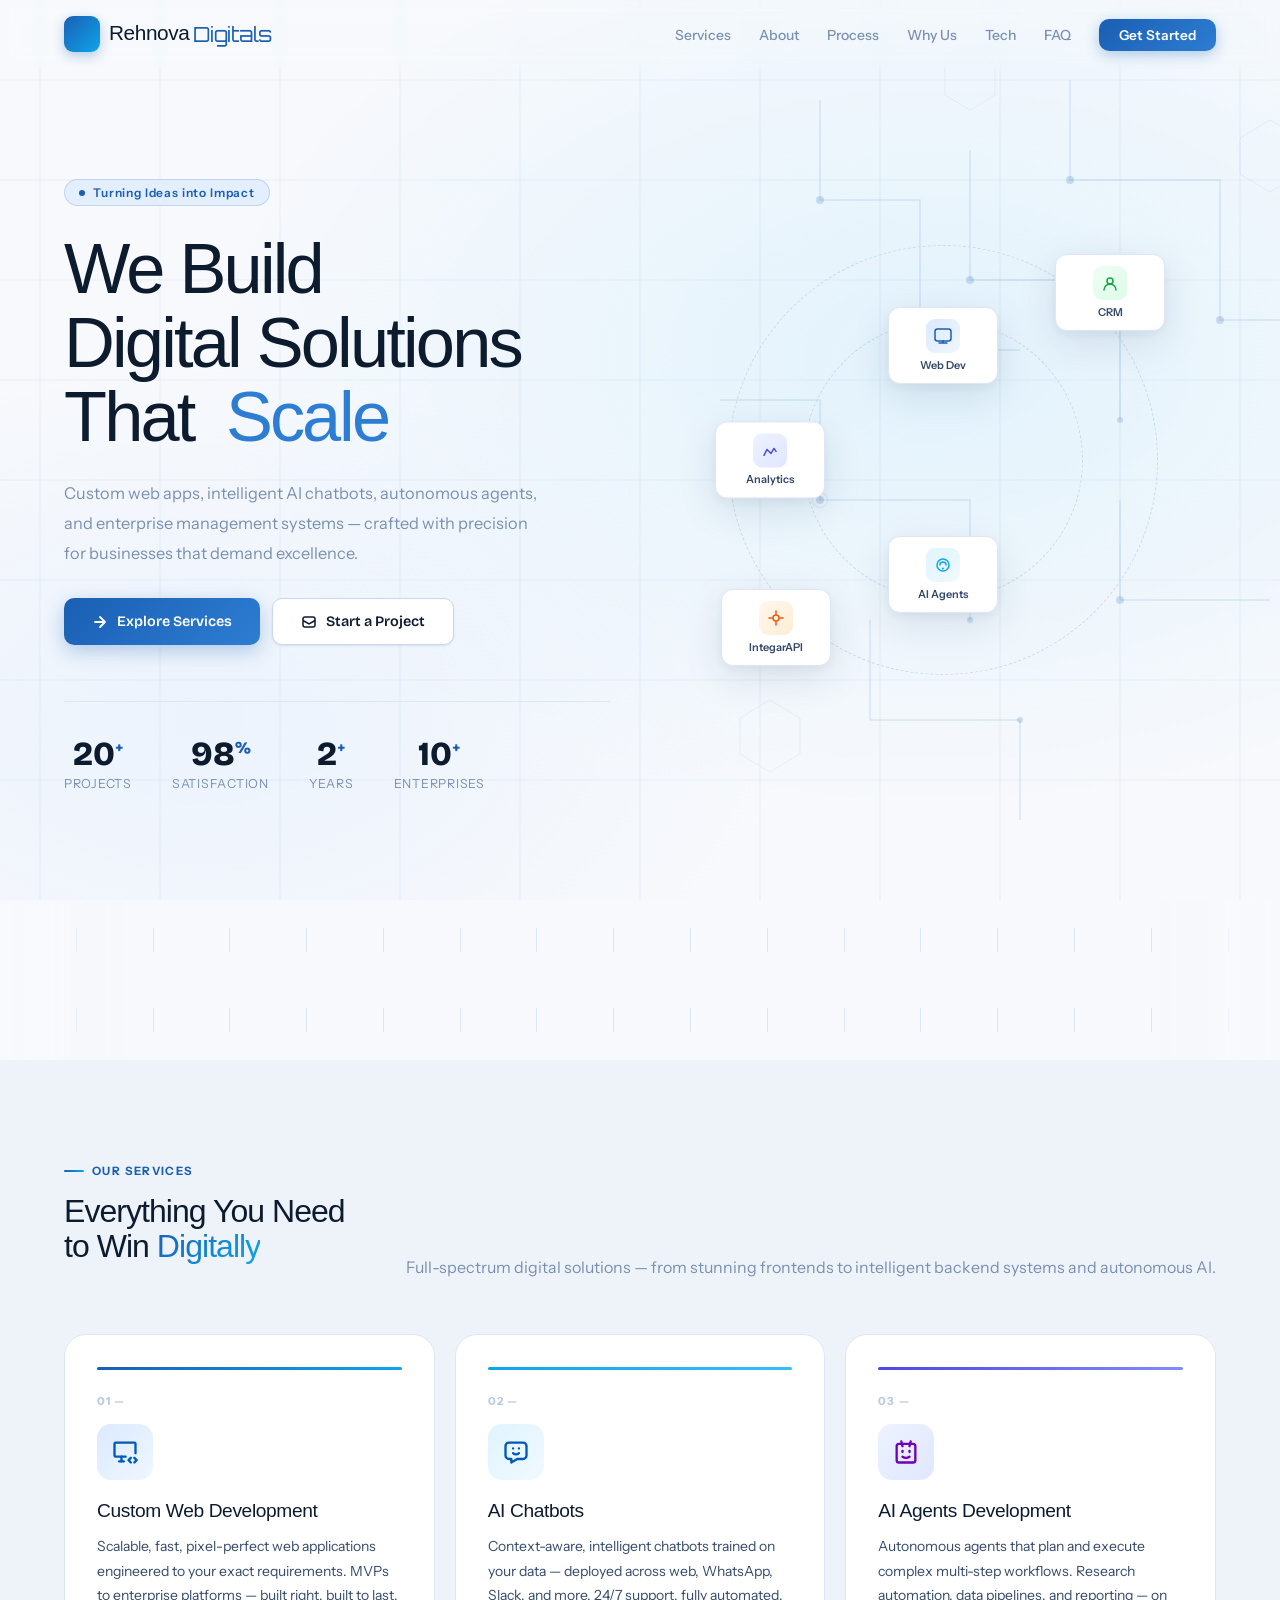
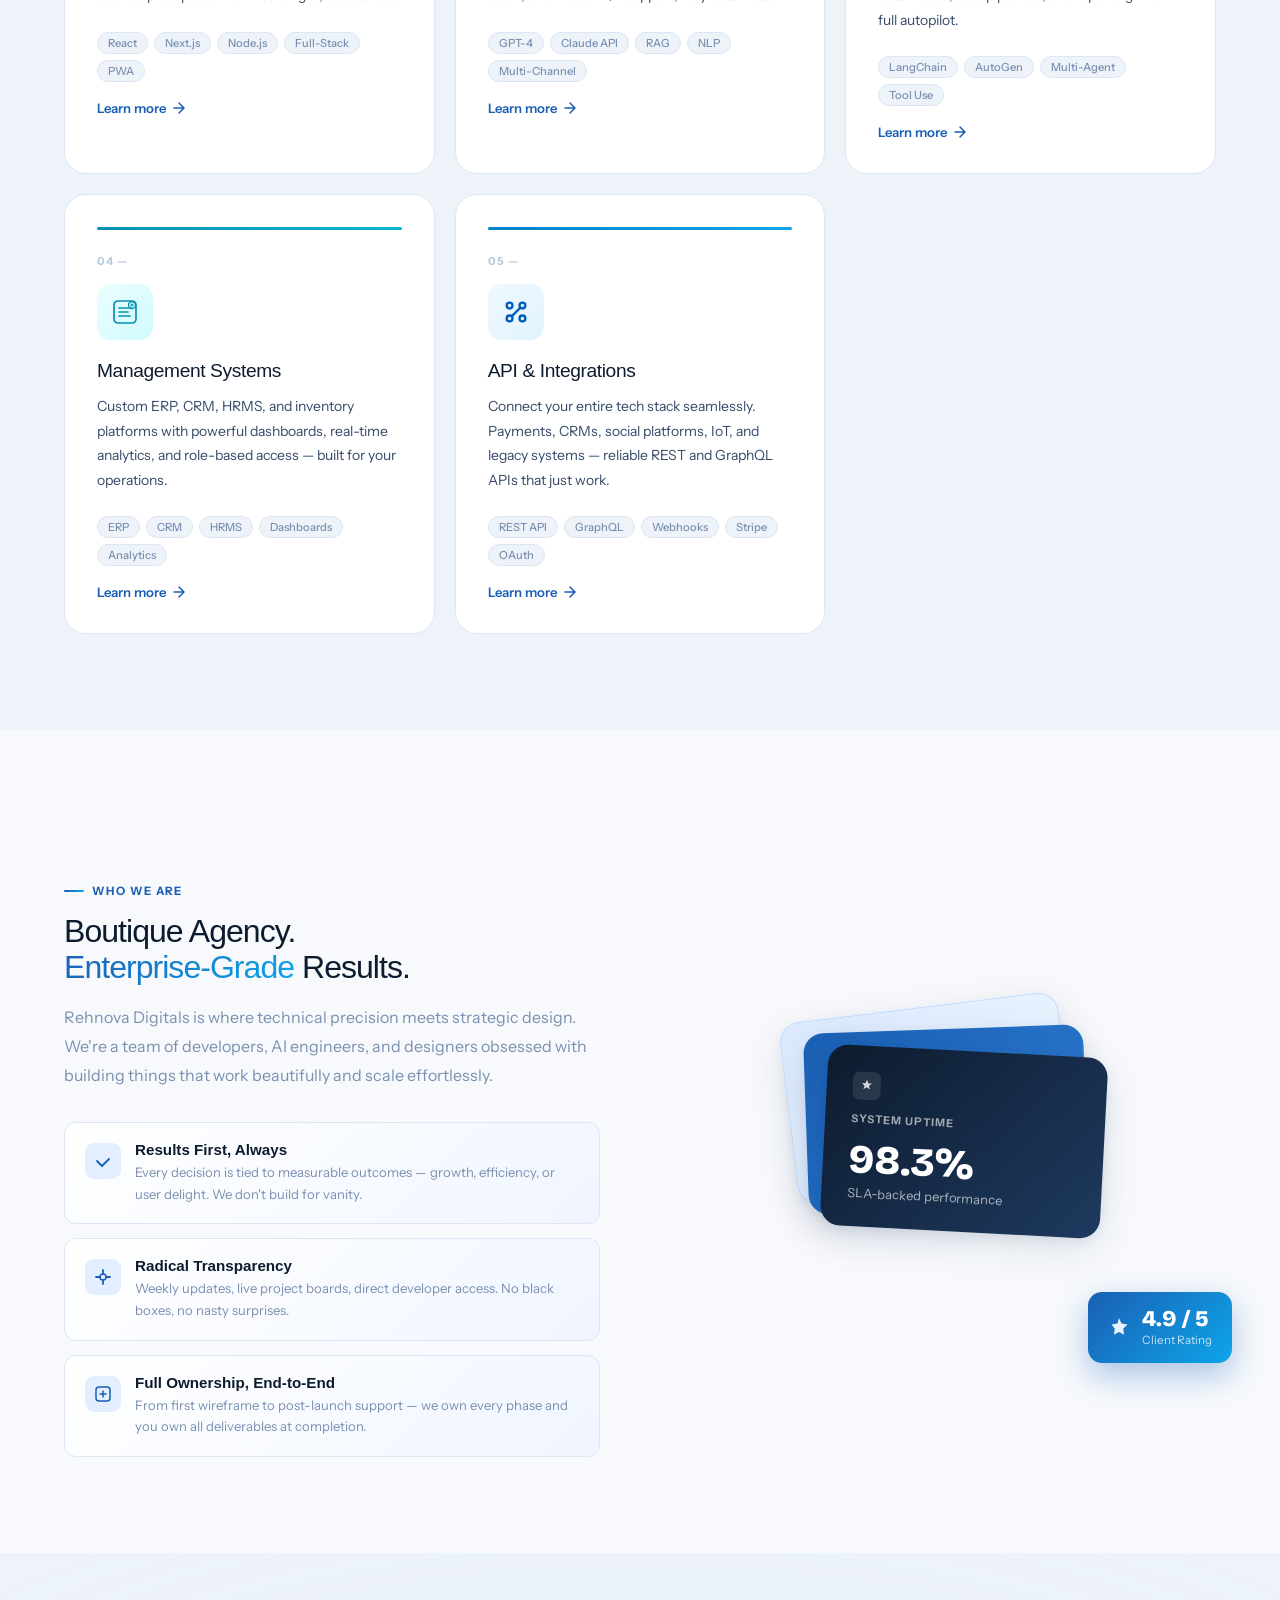
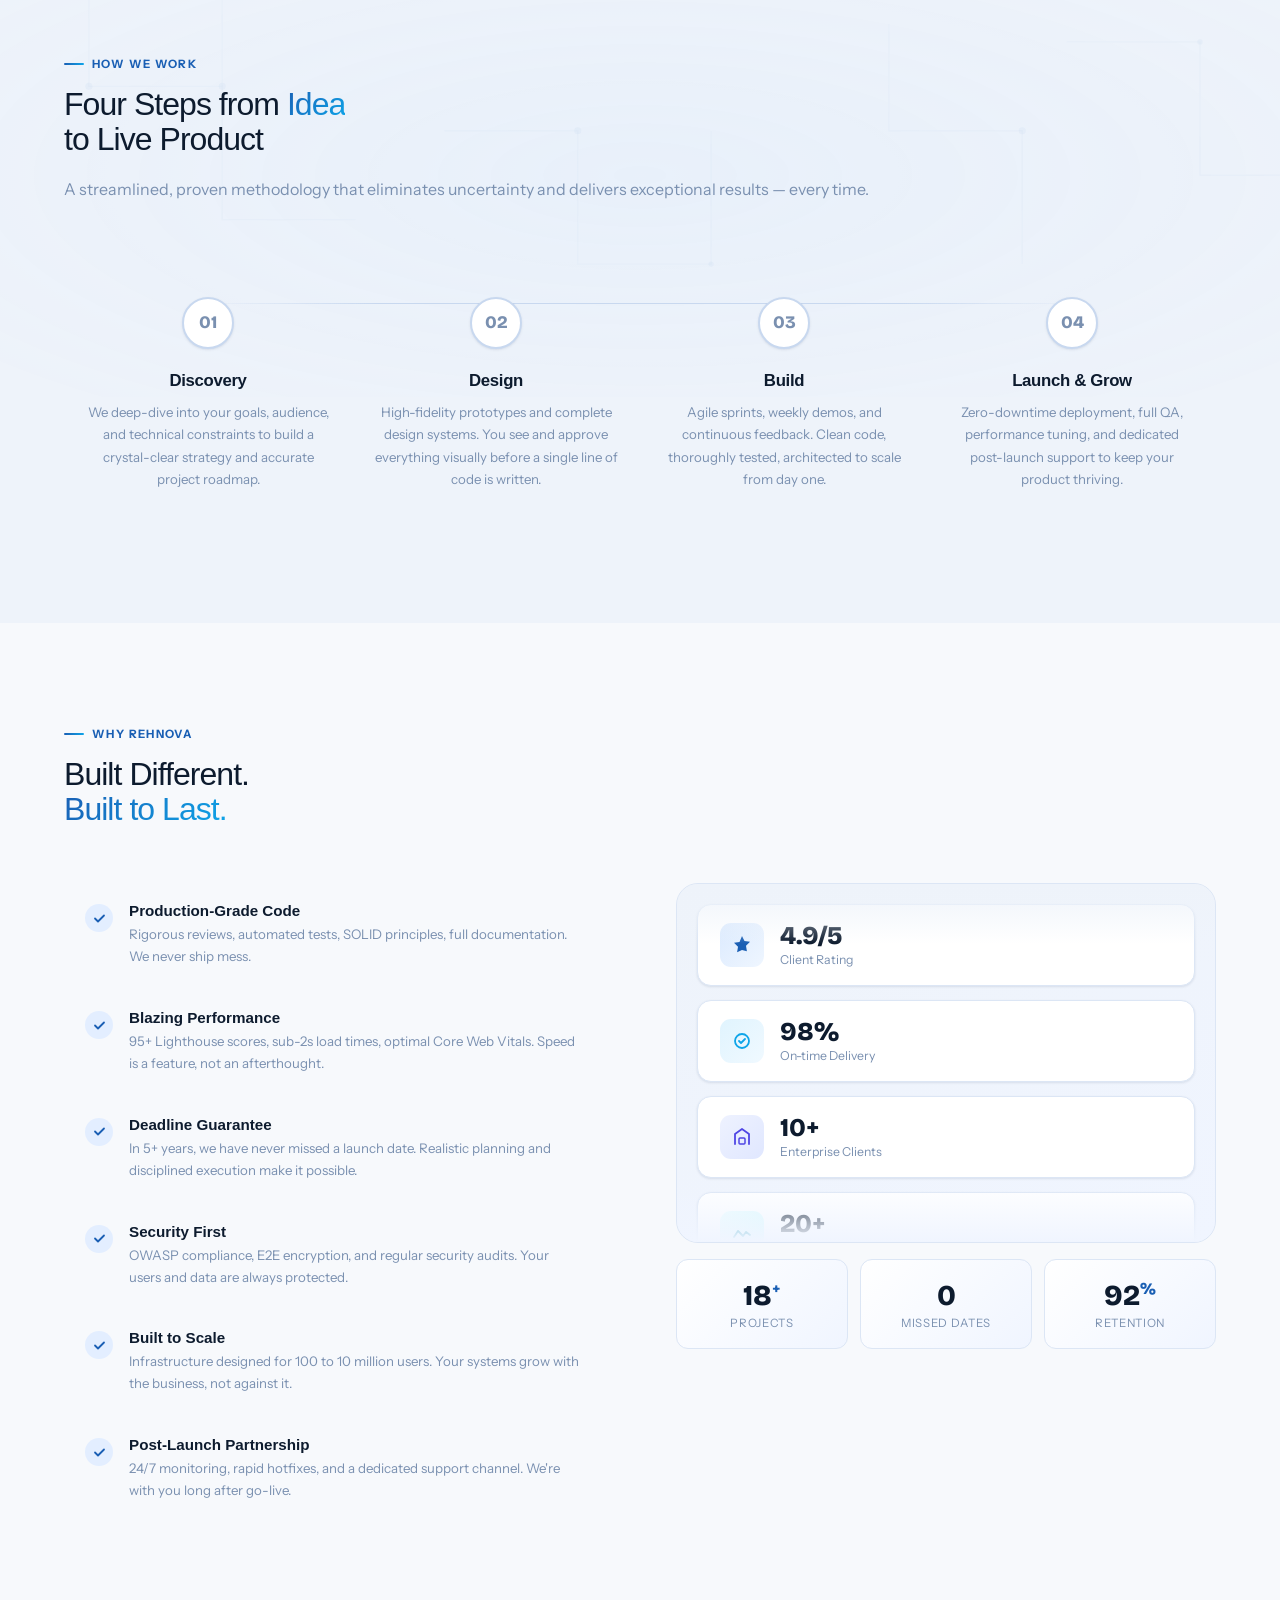
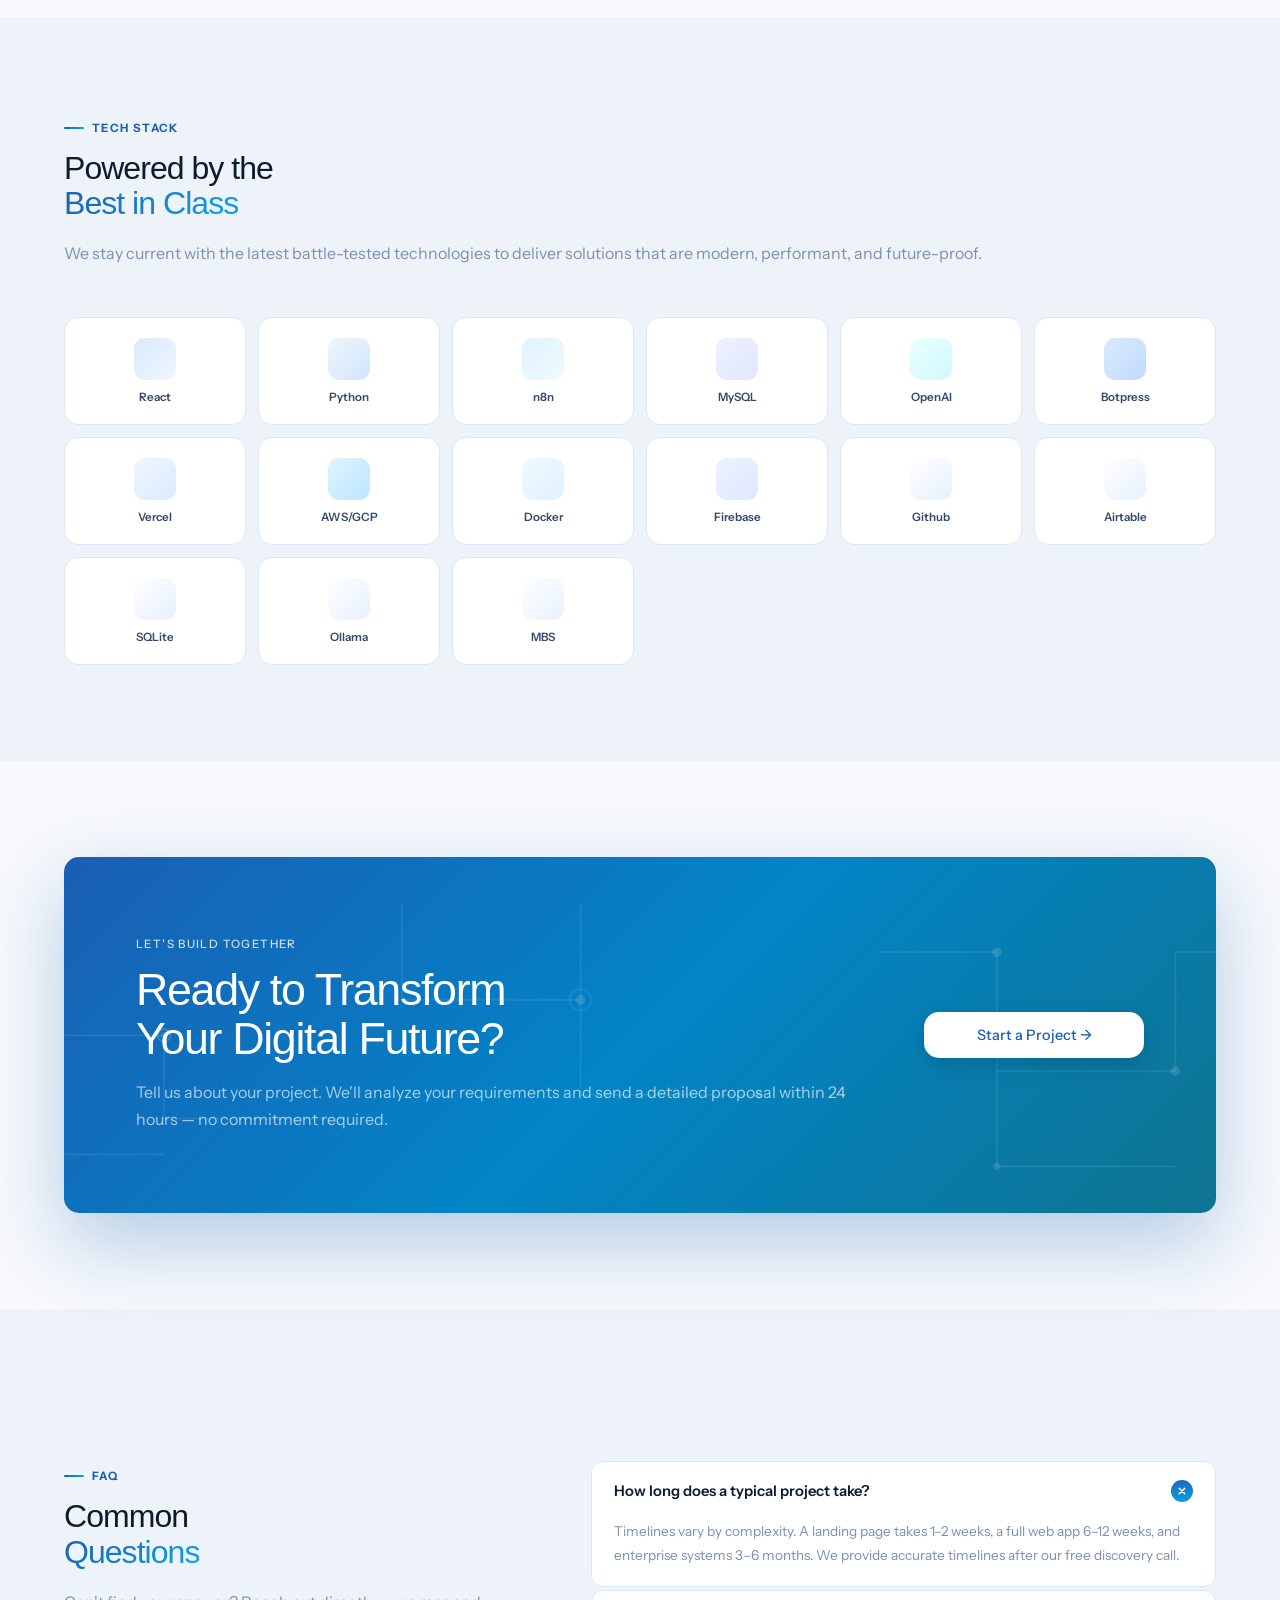
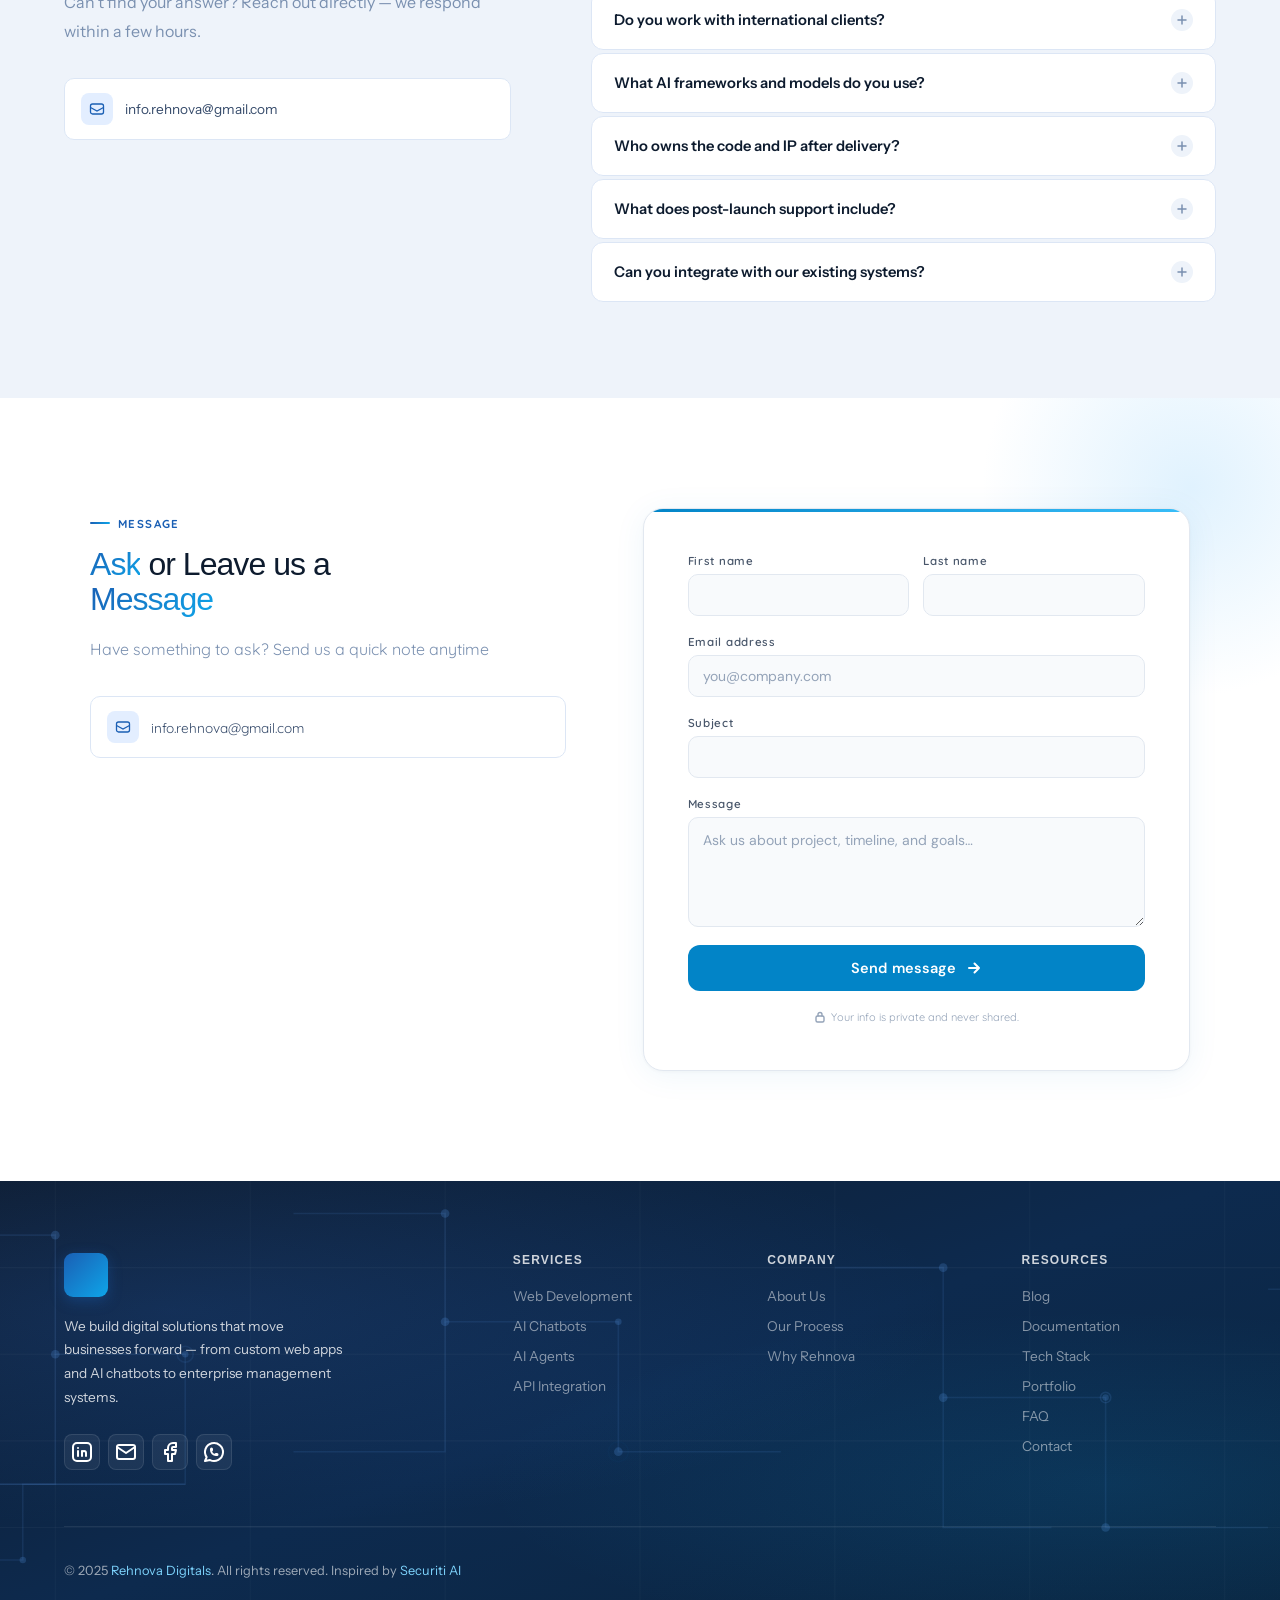
==== index.html @ 4d2e65f5 "Customaixed" ====
<!DOCTYPE html>
<html lang="en">

<head>
  <meta charset="UTF-8">
  <meta name="viewport" content="width=device-width, initial-scale=1.0">
  <title>Rehnova Digitals — Digital Solutions Agency</title>
  <link rel="preconnect" href="https://fonts.googleapis.com">
  <link rel="preconnect" href="https://fonts.gstatic.com" crossorigin>
  <link
    href="https://fonts.googleapis.com/css2?family=Bricolage+Grotesque:opsz,wght@12..96,300;12..96,400;12..96,500;12..96,600;12..96,700;12..96,800&family=Google+Sans+Flex:opsz,wght@6..144,1..1000&family=Orbitron:wght@400..900&family=Instrument+Sans:ital,wght@0,400;0,500;0,600;1,400&family=Instrument+Serif:ital@0;1&family=Quicksand:wght@300..700&display=swap"
    rel="stylesheet">
  <link
    href="https://fonts.googleapis.com/css2?family=Instrument+Serif:ital@0;1&family=Syne:wght@600;700;800&family=DM+Sans:opsz,wght@9..40,300;9..40,400;9..40,500;9..40,600&family=Oxanium:wght@200..800&display=swap"
    rel="stylesheet">
  
    
  <link rel="stylesheet" href="static/css/style.css">

  <link rel="icon" href="assets/favicon.ico" sizes="32x32" type="image/x-icon">

  <link rel="icon" href="assets/favicon-32x32.png" sizes="32x32" type="image/png">
  <link rel="icon" href="assets/favicon-16x16.png" sizes="16x16" type="image/png">

  <link rel="apple-touch-icon" href="assets/apple-touch-icon.png" sizes="180x180">

  <link rel="manifest" href="assets/site.webmanifest">

</head>

<body>

  <!-- NAVBAR -->
  <nav id="navbar">
    <a href="/" class="nav-logo">
      <div class="nav-logo-mark">
        <img src="https://res.cloudinary.com/dhcayqpqr/image/upload/v1773966188/20260320_052132_0000_evrmup.png"
          style="height: 50px;" alt="">
      </div>
      <span class="nav-brand">Rehnova <span> Digitals</span></span>
    </a>
    <ul class="nav-links">
      <li><a href="/#services">Services</a></li>
      <li><a href="/#about">About</a></li>
      <li><a href="/#process">Process</a></li>
      <li><a href="/#quality">Why Us</a></li>
      <li><a href="/#technologies">Tech</a></li>
      <li><a href="#faq">FAQ</a></li>
      <li><a href="/#cta"" class=" nav-pill">Get Started</a></li>
    </ul>
    <button class="hamburger" id="hamburger"><span></span><span></span><span></span></button>
  </nav>

  <!-- MOBILE NAV -->
  <div class="mobile-nav" id="mobileNav">
    <a href="#services">Services <svg width="18" height="18" viewBox="0 0 18 18" fill="none">
        <path d="M4 9h10M9 4l5 5-5 5" stroke="currentColor" stroke-width="1.5" stroke-linecap="round"
          stroke-linejoin="round" />
      </svg></a>
    <a href="#about">About <svg width="18" height="18" viewBox="0 0 18 18" fill="none">
        <path d="M4 9h10M9 4l5 5-5 5" stroke="currentColor" stroke-width="1.5" stroke-linecap="round"
          stroke-linejoin="round" />
      </svg></a>
    <a href="#process">Process <svg width="18" height="18" viewBox="0 0 18 18" fill="none">
        <path d="M4 9h10M9 4l5 5-5 5" stroke="currentColor" stroke-width="1.5" stroke-linecap="round"
          stroke-linejoin="round" />
      </svg></a>
    <a href="#quality">Why Us <svg width="18" height="18" viewBox="0 0 18 18" fill="none">
        <path d="M4 9h10M9 4l5 5-5 5" stroke="currentColor" stroke-width="1.5" stroke-linecap="round"
          stroke-linejoin="round" />
      </svg></a>

    <a href="#faq">FAQ <svg width="18" height="18" viewBox="0 0 18 18" fill="none">
        <path d="M4 9h10M9 4l5 5-5 5" stroke="currentColor" stroke-width="1.5" stroke-linecap="round"
          stroke-linejoin="round" />
      </svg></a>
    <a href="#cta" class="mob-cta">Get Started →</a>
  </div>

  <!-- HERO -->
  <section class="hero" id="home">
    <!-- INTERACTIVE SVG CIRCUIT BG -->
    <svg class="hero-svg-bg" viewBox="0 0 1440 900" preserveAspectRatio="xMidYMid slice"
      xmlns="http://www.w3.org/2000/svg">
      <defs>
        <linearGradient id="hg1" x1="0%" y1="0%" x2="100%" y2="100%">
          <stop offset="0%" stop-color="#1a5fb4" stop-opacity="0.06" />
          <stop offset="100%" stop-color="#0ea5e9" stop-opacity="0.03" />
        </linearGradient>
        <radialGradient id="hg2" cx="70%" cy="40%" r="50%">
          <stop offset="0%" stop-color="#bae6fd" stop-opacity="0.35" />
          <stop offset="100%" stop-color="#bae6fd" stop-opacity="0" />
        </radialGradient>
        <radialGradient id="hg3" cx="20%" cy="80%" r="40%">
          <stop offset="0%" stop-color="#dbeafe" stop-opacity="0.4" />
          <stop offset="100%" stop-color="#dbeafe" stop-opacity="0" />
        </radialGradient>
      </defs>
      <rect width="1440" height="900" fill="url(#hg2)" />
      <rect width="1440" height="900" fill="url(#hg3)" />
      <!-- Grid -->
      <g stroke="#1a5fb4" stroke-opacity="0.06" stroke-width="1">
        <line x1="0" y1="80" x2="2040" y2="80" />
        <line x1="0" y1="180" x2="1440" y2="180" />
        <line x1="0" y1="280" x2="1440" y2="280" />
        <line x1="0" y1="380" x2="1440" y2="380" />
        <line x1="0" y1="480" x2="1440" y2="480" />
        <line x1="0" y1="580" x2="1440" y2="580" />
        <line x1="0" y1="680" x2="1440" y2="680" />
        <line x1="0" y1="780" x2="1440" y2="780" />
        <line x1="120" y1="0" x2="120" y2="900" />
        <line x1="240" y1="0" x2="240" y2="900" />
        <line x1="360" y1="0" x2="360" y2="900" />
        <line x1="480" y1="0" x2="480" y2="900" />
        <line x1="600" y1="0" x2="600" y2="900" />
        <line x1="720" y1="0" x2="720" y2="900" />
        <line x1="840" y1="0" x2="840" y2="900" />
        <line x1="960" y1="0" x2="960" y2="900" />
        <line x1="1080" y1="0" x2="1080" y2="900" />
        <line x1="1200" y1="0" x2="1200" y2="900" />
        <line x1="1320" y1="0" x2="1320" y2="900" />
      </g>
      <!-- Circuit paths right side -->
      <g fill="none" stroke="#1a5fb4" stroke-opacity="0.12" stroke-width="1.5">
        <path d="M900 100 L900 200 L1000 200 L1000 350 L1100 350" />
        <path d="M1050 150 L1050 280 L1200 280 L1200 420" />
        <path d="M1150 80 L1150 180 L1300 180 L1300 320 L1400 320" />
        <path d="M800 400 L900 400 L900 500 L1050 500 L1050 620" />
        <path d="M1200 500 L1200 600 L1350 600" />
        <path d="M950 620 L950 720 L1100 720 L1100 820" />
      </g>
      <!-- Circuit nodes -->
      <g fill="#1a5fb4" fill-opacity="0.18">
        <circle cx="900" cy="200" r="4" />
        <circle cx="1000" cy="350" r="4" />
        <circle cx="1050" cy="280" r="4" />
        <circle cx="1200" cy="420" r="3" />
        <circle cx="1300" cy="320" r="4" />
        <circle cx="900" cy="500" r="4" />
        <circle cx="1050" cy="620" r="3" />
        <circle cx="1200" cy="600" r="4" />
        <circle cx="1100" cy="720" r="3" />
        <circle cx="1150" cy="180" r="4" />
      </g>
      <!-- Animated pulse dots -->
      <circle cx="1000" cy="350" r="6" fill="none" stroke="#1a5fb4" stroke-opacity="0.3" stroke-width="1.5">
        <animate attributeName="r" values="4;10;4" dur="3s" repeatCount="indefinite" />
        <animate attributeName="stroke-opacity" values="0.3;0;0.3" dur="3s" repeatCount="indefinite" />
      </circle>
      <circle cx="1200" cy="280" r="6" fill="none" stroke="#0ea5e9" stroke-opacity="0.3" stroke-width="1.5">
        <animate attributeName="r" values="4;10;4" dur="4s" begin="1s" repeatCount="indefinite" />
        <animate attributeName="stroke-opacity" values="0.3;0;0.3" dur="4s" begin="1s" repeatCount="indefinite" />
      </circle>
      <circle cx="900" cy="500" r="6" fill="none" stroke="#1a5fb4" stroke-opacity="0.25" stroke-width="1.5">
        <animate attributeName="r" values="4;9;4" dur="3.5s" begin="0.5s" repeatCount="indefinite" />
        <animate attributeName="stroke-opacity" values="0.25;0;0.25" dur="3.5s" begin="0.5s" repeatCount="indefinite" />
      </circle>
      <!-- Decorative hexagons -->
      <g fill="none" stroke="#1a5fb4" stroke-opacity="0.07" stroke-width="1">
        <polygon points="1350,120 1380,138 1380,174 1350,192 1320,174 1320,138" />
        <polygon points="850,700 880,718 880,754 850,772 820,754 820,718" />
        <polygon points="1050,50 1075,65 1075,95 1050,110 1025,95 1025,65" />
      </g>
    </svg>

    <div class="hero-content">

      <div class="hero-eyebrow">Turning Ideas into Impact</div>
      <h1>We Build<br>Digital Solutions<br>That
        <div class="ws-wrap">
          <span class="ws-static"></span>
          <span class="ws-dynamic" id="ws-word"></span>
          <span class="ws-dots" id="ws-dots"></span>
        </div>

      </h1>
      <p class="hero-desc">Custom web apps, intelligent AI chatbots, autonomous agents, and enterprise management
        systems — crafted with precision for businesses that demand excellence.</p>
      <div class="hero-actions">
        <a href="#services" class="btn-primary">
          <svg width="16" height="16" viewBox="0 0 16 16" fill="none">
            <path d="M3 8h10M8 3l5 5-5 5" stroke="currentColor" stroke-width="1.8" stroke-linecap="round"
              stroke-linejoin="round" />
          </svg>
          Explore Services
        </a>
        <a id="bookBtn" class="btn-ghost">
          <svg width="16" height="16" viewBox="0 0 16 16" fill="none">
            <rect x="2" y="3" width="12" height="10" rx="2" stroke="currentColor" stroke-width="1.5" />
            <path d="M2 6.5l6 3.5 6-3.5" stroke="currentColor" stroke-width="1.5" />
          </svg>
          Start a Project
        </a>
        
      </div>
      <div class="hero-stats">
        <div class="stat-v">
          <div class="stat-n">20<sup>+</sup></div>
          <div class="stat-l">Projects</div>
        </div>
        <div class="stat-v">
          <div class="stat-n">98<sup>%</sup></div>
          <div class="stat-l">Satisfaction</div>
        </div>
        <div class="stat-v">
          <div class="stat-n">2<sup>+</sup></div>
          <div class="stat-l">Years</div>
        </div>
        <div class="stat-v">
          <div class="stat-n">10<sup>+</sup></div>
          <div class="stat-l">Enterprises</div>
        </div>
      </div>
    </div>

    <!-- ORBIT VISUAL -->
    <div class="hero-visual">
      <div class="orbit-ring orbit-ring-1">
        <div class="orbit-card ring-1-card-1">
          <div class="oc-icon" style="background:linear-gradient(135deg,#dbeafe,#eff6ff)"><svg width="20" height="20"
              viewBox="0 0 20 20" fill="none">
              <rect x="2" y="3" width="16" height="12" rx="2.5" stroke="#1a5fb4" stroke-width="1.5" />
              <path d="M6 17h8M10 15v2" stroke="#1a5fb4" stroke-width="1.5" stroke-linecap="round" />
            </svg></div>
          <div class="oc-label">Web Dev</div>
        </div>
        <div class="orbit-card ring-1-card-2">
          <div class="oc-icon" style="background:linear-gradient(135deg,#e0f4fe,#f0f9ff)"><svg width="20" height="20"
              viewBox="0 0 20 20" fill="none">
              <circle cx="10" cy="10" r="6" stroke="#0ea5e9" stroke-width="1.5" />
              <path d="M7 10c0-1.7 1.3-3 3-3s3 1.3 3 3" stroke="#0ea5e9" stroke-width="1.5" stroke-linecap="round" />
              <circle cx="10" cy="13.5" r="1" fill="#0ea5e9" />
            </svg></div>
          <div class="oc-label">AI Agents</div>
        </div>
      </div>
      <div class="orbit-ring orbit-ring-2">
        <div class="orbit-card ring-2-card-1">
          <div class="oc-icon" style="background:linear-gradient(135deg,#eef2ff,#e0e7ff)"><svg width="20" height="20"
              viewBox="0 0 20 20" fill="none">
              <path d="M4 15l3-6 4 4 3-5 2 3" stroke="#4f46e5" stroke-width="1.5" stroke-linecap="round"
                stroke-linejoin="round" />
            </svg></div>
          <div class="oc-label">Analytics</div>
        </div>
        <div class="orbit-card ring-2-card-2">
          <div class="oc-icon" style="background:linear-gradient(135deg,#f0fdf4,#dcfce7)"><svg width="20" height="20"
              viewBox="0 0 20 20" fill="none">
              <circle cx="10" cy="8" r="3" stroke="#16a34a" stroke-width="1.5" />
              <path d="M4 17c0-3.3 2.7-6 6-6s6 2.7 6 6" stroke="#16a34a" stroke-width="1.5" stroke-linecap="round" />
            </svg></div>
          <div class="oc-label">CRM</div>
        </div>
        <div class="orbit-card ring-2-card-3">
          <div class="oc-icon" style="background:linear-gradient(135deg,#fff7ed,#ffedd5)"><svg width="20" height="20"
              viewBox="0 0 20 20" fill="none">
              <path d="M10 3v3M10 14v3M3 10h3M14 10h3" stroke="#ea580c" stroke-width="1.5" stroke-linecap="round" />
              <circle cx="10" cy="10" r="3" stroke="#ea580c" stroke-width="1.5" />
            </svg></div>
          <div class="oc-label">IntegarAPI</div>
        </div>
      </div>
      <div class="orbit-center">
        <img src="https://res.cloudinary.com/dhcayqpqr/image/upload/v1773954321/20260320_020435_0000_fyyold.png"
          style="height: 500px;" alt="">
      </div>
    </div>
  </section>



  <!-- ================ -->
  <!-- scrolling logos -->
  <!-- ================ -->

  <div class="marquee-outer">

    <div class="marquee-track" id="row1">

      <!-- Set A -->
      <div class="logo-card">
        <img src="https://www.computerhope.com/jargon/n/n8n.png" style="height: 30px;" alt="">
      </div>

      <div class="logo-card">
        <img
          src="https://upload.wikimedia.org/wikipedia/commons/thumb/c/c2/GitHub_Invertocat_Logo.svg/250px-GitHub_Invertocat_Logo.svg.png"
          style="height: 30px;" alt="">
      </div>

      <div class="logo-card">
        <img src="https://appxcontent.kaxa.in/paid_course3/2024-10-15-0.3724774982995829.png" style="height: 45px;"
          alt="">
      </div>

      <div class="logo-card">
        <img
          src="https://www.ovhcloud.com/sites/default/files/styles/large_screens_1x/public/2021-09/ECX-1909_Hero_MySQL_600x400%402x-1.png"
          style="height: 30px;" alt="">
      </div>

      <div class="logo-card">
        <img src="https://workablehr.s3.amazonaws.com/uploads/account/open_graph_logo/533949/social?1769554805000"
          style="height: 45px;" alt="">
      </div>

      <div class="logo-card">
        <img
          src="https://www.gstatic.com/devrel-devsite/prod/vb733f83c4d98b98a393545fb4caff59cc746f444c6f32fab64ef45038fb6ff9b/firebase/images/touchicon-180.png"
          style="height: 30px;" alt="">
      </div>

      <div class="logo-card">
        <img src="https://miro.medium.com/v2/resize:fit:1400/1*2lNGYaa8HhnVGpKy0RutFg.png" style="height: 45px;" alt="">
      </div>

      <div class="logo-card">
        <img src="https://ai.nd.edu/assets/596220/claude_ai_logo.svg" style="height: 30px;" alt="">
      </div>

      <div class="logo-card">
        <img
          src="https://content.partnerpage.io/[base64]"
          style="height: 50px;" alt="">
      </div>

      <!-- Set B (duplicate for seamless loop) -->

      <div class="logo-card">
        <img src="https://www.computerhope.com/jargon/n/n8n.png" style="height: 30px;" alt="">
      </div>

      <div class="logo-card">
        <img
          src="https://upload.wikimedia.org/wikipedia/commons/thumb/c/c2/GitHub_Invertocat_Logo.svg/250px-GitHub_Invertocat_Logo.svg.png"
          style="height: 30px;" alt="">
      </div>

      <div class="logo-card">
        <img src="https://appxcontent.kaxa.in/paid_course3/2024-10-15-0.3724774982995829.png" style="height: 45px;"
          alt="">
      </div>

      <div class="logo-card">
        <img
          src="https://www.ovhcloud.com/sites/default/files/styles/large_screens_1x/public/2021-09/ECX-1909_Hero_MySQL_600x400%402x-1.png"
          style="height: 30px;" alt="">
      </div>

      <div class="logo-card">
        <img src="https://workablehr.s3.amazonaws.com/uploads/account/open_graph_logo/533949/social?1769554805000"
          style="height: 45px;" alt="">
      </div>

      <div class="logo-card">
        <img
          src="https://www.gstatic.com/devrel-devsite/prod/vb733f83c4d98b98a393545fb4caff59cc746f444c6f32fab64ef45038fb6ff9b/firebase/images/touchicon-180.png"
          style="height: 30px;" alt="">
      </div>

      <div class="logo-card">
        <img src="https://miro.medium.com/v2/resize:fit:1400/1*2lNGYaa8HhnVGpKy0RutFg.png" style="height: 45px;" alt="">
      </div>

      <div class="logo-card">
        <img src="https://ai.nd.edu/assets/596220/claude_ai_logo.svg" style="height: 30px;" alt="">
      </div>

      <div class="logo-card">
        <img
          src="https://content.partnerpage.io/[base64]"
          style="height: 50px;" alt="">
      </div>

      <!-- set c  -->

      <div class="logo-card">
        <img src="https://www.computerhope.com/jargon/n/n8n.png" style="height: 30px;" alt="">
      </div>

      <div class="logo-card">
        <img
          src="https://upload.wikimedia.org/wikipedia/commons/thumb/c/c2/GitHub_Invertocat_Logo.svg/250px-GitHub_Invertocat_Logo.svg.png"
          style="height: 30px;" alt="">
      </div>

      <div class="logo-card">
        <img src="https://appxcontent.kaxa.in/paid_course3/2024-10-15-0.3724774982995829.png" style="height: 45px;"
          alt="">
      </div>

      <div class="logo-card">
        <img
          src="https://www.ovhcloud.com/sites/default/files/styles/large_screens_1x/public/2021-09/ECX-1909_Hero_MySQL_600x400%402x-1.png"
          style="height: 30px;" alt="">
      </div>

      <div class="logo-card">
        <img src="https://workablehr.s3.amazonaws.com/uploads/account/open_graph_logo/533949/social?1769554805000"
          style="height: 45px;" alt="">
      </div>

      <div class="logo-card">
        <img
          src="https://www.gstatic.com/devrel-devsite/prod/vb733f83c4d98b98a393545fb4caff59cc746f444c6f32fab64ef45038fb6ff9b/firebase/images/touchicon-180.png"
          style="height: 30px;" alt="">
      </div>

      <div class="logo-card">
        <img src="https://miro.medium.com/v2/resize:fit:1400/1*2lNGYaa8HhnVGpKy0RutFg.png" style="height: 45px;" alt="">
      </div>

      <div class="logo-card">
        <img src="https://ai.nd.edu/assets/596220/claude_ai_logo.svg" style="height: 30px;" alt="">
      </div>

      <div class="logo-card">
        <img
          src="https://content.partnerpage.io/[base64]"
          style="height: 50px;" alt="">
      </div>


    </div>

    <div class="marquee-track reverse" id="row1">

      <!-- Set A -->
      <div class="logo-card">
        <img src="https://appxcontent.kaxa.in/paid_course3/2024-10-15-0.3724774982995829.png" style="height: 45px;"
          alt="">
      </div>


      <div class="logo-card">
        <img src="https://miro.medium.com/v2/resize:fit:1400/1*2lNGYaa8HhnVGpKy0RutFg.png" style="height: 45px;" alt="">
      </div>
      <div class="logo-card">
        <img
          src="https://upload.wikimedia.org/wikipedia/commons/thumb/c/c2/GitHub_Invertocat_Logo.svg/250px-GitHub_Invertocat_Logo.svg.png"
          style="height: 30px;" alt="">
      </div>
      <div class="logo-card">
        <img src="https://www.computerhope.com/jargon/n/n8n.png" style="height: 30px;" alt="">
      </div>

      <div class="logo-card">
        <img
          src="https://www.ovhcloud.com/sites/default/files/styles/large_screens_1x/public/2021-09/ECX-1909_Hero_MySQL_600x400%402x-1.png"
          style="height: 30px;" alt="">
      </div>

      <div class="logo-card">
        <img
          src="https://www.gstatic.com/devrel-devsite/prod/vb733f83c4d98b98a393545fb4caff59cc746f444c6f32fab64ef45038fb6ff9b/firebase/images/touchicon-180.png"
          style="height: 30px;" alt="">
      </div>


      <div class="logo-card">
        <img src="https://ai.nd.edu/assets/596220/claude_ai_logo.svg" style="height: 30px;" alt="">
      </div>
      <div class="logo-card">
        <img src="https://workablehr.s3.amazonaws.com/uploads/account/open_graph_logo/533949/social?1769554805000"
          style="height: 45px;" alt="">
      </div>

      <div class="logo-card">
        <img src="https://www.computerhope.com/jargon/n/n8n.png" style="height: 30px;" alt="">
      </div>


      <!-- Set B (duplicate for seamless loop) -->

      <div class="logo-card">
        <img
          src="https://content.partnerpage.io/[base64]"
          style="height: 50px;" alt="">
      </div>

      <div class="logo-card">
        <img
          src="https://upload.wikimedia.org/wikipedia/commons/thumb/c/c2/GitHub_Invertocat_Logo.svg/250px-GitHub_Invertocat_Logo.svg.png"
          style="height: 30px;" alt="">
      </div>
      <div class="logo-card">
        <img src="https://miro.medium.com/v2/resize:fit:1400/1*2lNGYaa8HhnVGpKy0RutFg.png" style="height: 45px;" alt="">
      </div>

      <div class="logo-card">
        <img
          src="https://www.gstatic.com/devrel-devsite/prod/vb733f83c4d98b98a393545fb4caff59cc746f444c6f32fab64ef45038fb6ff9b/firebase/images/touchicon-180.png"
          style="height: 30px;" alt="">
      </div>

      <div class="logo-card">
        <img src="https://appxcontent.kaxa.in/paid_course3/2024-10-15-0.3724774982995829.png" style="height: 45px;"
          alt="">
      </div>

      <div class="logo-card">
        <img
          src="https://www.ovhcloud.com/sites/default/files/styles/large_screens_1x/public/2021-09/ECX-1909_Hero_MySQL_600x400%402x-1.png"
          style="height: 30px;" alt="">
      </div>

      <div class="logo-card">
        <img src="https://workablehr.s3.amazonaws.com/uploads/account/open_graph_logo/533949/social?1769554805000"
          style="height: 45px;" alt="">
      </div>


      <div class="logo-card">
        <img src="https://ai.nd.edu/assets/596220/claude_ai_logo.svg" style="height: 30px;" alt="">
      </div>

      <div class="logo-card">
        <img
          src="https://content.partnerpage.io/[base64]"
          style="height: 50px;" alt="">
      </div>

      <!-- set c  -->



      <div class="logo-card">
        <img src="https://appxcontent.kaxa.in/paid_course3/2024-10-15-0.3724774982995829.png" style="height: 45px;"
          alt="">
      </div>
      <div class="logo-card">
        <img src="https://www.computerhope.com/jargon/n/n8n.png" style="height: 30px;" alt="">
      </div>
      <div class="logo-card">
        <img src="https://miro.medium.com/v2/resize:fit:1400/1*2lNGYaa8HhnVGpKy0RutFg.png" style="height: 45px;" alt="">
      </div>

      <div class="logo-card">
        <img src="https://workablehr.s3.amazonaws.com/uploads/account/open_graph_logo/533949/social?1769554805000"
          style="height: 45px;" alt="">
      </div>
      <div class="logo-card">
        <img
          src="https://www.ovhcloud.com/sites/default/files/styles/large_screens_1x/public/2021-09/ECX-1909_Hero_MySQL_600x400%402x-1.png"
          style="height: 30px;" alt="">
      </div>


      <div class="logo-card">
        <img
          src="https://www.gstatic.com/devrel-devsite/prod/vb733f83c4d98b98a393545fb4caff59cc746f444c6f32fab64ef45038fb6ff9b/firebase/images/touchicon-180.png"
          style="height: 30px;" alt="">
      </div>
      <div class="logo-card">
        <img src="https://ai.nd.edu/assets/596220/claude_ai_logo.svg" style="height: 30px;" alt="">
      </div>

      <div class="logo-card">
        <img
          src="https://upload.wikimedia.org/wikipedia/commons/thumb/c/c2/GitHub_Invertocat_Logo.svg/250px-GitHub_Invertocat_Logo.svg.png"
          style="height: 30px;" alt="">
      </div>

      <div class="logo-card">
        <img
          src="https://content.partnerpage.io/[base64]"
          style="height: 50px;" alt="">
      </div>



    </div>
  </div>

  <!-- ======================= -->
  <!-- end of scrolling logos -->
  <!-- ======================= -->

  <!-- SERVICES -->
  <section id="services">

    <div class="services-head reveal">
      <div>
        <div class="s-label">Our Services</div>
        <h2 class="s-title">Everything You Need<br>to Win <span class="grad">Digitally</span></h2>
      </div>
      <p class="s-desc">Full-spectrum digital solutions — from stunning frontends to intelligent backend systems and
        autonomous AI.</p>
    </div>
    <div class="services-grid reveal">

      <div class="svc-card">
        <div class="svc-card-glow" style="background:radial-gradient(circle,rgba(26,95,180,0.12),transparent)"></div>
        <div class="svc-top-bar"></div>
        <div class="svc-num">01 —</div>
        <div class="svc-icon-wrap" style="background:linear-gradient(135deg,#dbeafe,#eff6ff)">
          <svg xmlns="http://www.w3.org/2000/svg" width="28" height="28" viewBox="0 0 24 24" fill="none"
            stroke="#0059b8" stroke-width="2" stroke-linecap="round" stroke-linejoin="round"
            class="icon icon-tabler icons-tabler-outline icon-tabler-device-desktop-code">
            <path stroke="none" d="M0 0h24v24H0z" fill="none" />
            <path d="M12.5 16h-8.5a1 1 0 0 1 -1 -1v-10a1 1 0 0 1 1 -1h16a1 1 0 0 1 1 1v8" />
            <path d="M7 20h4" />
            <path d="M9 16v4" />
            <path d="M20 21l2 -2l-2 -2" />
            <path d="M17 17l-2 2l2 2" />
          </svg>
        </div>
        <h3>Custom Web Development</h3>
        <p>Scalable, fast, pixel-perfect web applications engineered to your exact requirements. MVPs to enterprise
          platforms — built right, built to last.</p>
        <div class="svc-tags"><span class="s-tag">React</span><span class="s-tag">Next.js</span><span
            class="s-tag">Node.js</span><span class="s-tag">Full-Stack</span><span class="s-tag">PWA</span></div>
        <a href="/web-development" class="svc-link">Learn more <svg width="14" height="14" viewBox="0 0 14 14"
            fill="none">
            <path d="M2 7h10M7 2l5 5-5 5" stroke="currentColor" stroke-width="1.5" stroke-linecap="round"
              stroke-linejoin="round" />
          </svg></a>
      </div>

      <div class="svc-card">
        <div class="svc-card-glow" style="background:radial-gradient(circle,rgba(14,165,233,0.12),transparent)"></div>
        <div class="svc-top-bar" style="background:linear-gradient(90deg,#0ea5e9,#38bdf8)"></div>
        <div class="svc-num">02 —</div>
        <div class="svc-icon-wrap" style="background:linear-gradient(135deg,#e0f4fe,#f0f9ff)">
          <svg xmlns="http://www.w3.org/2000/svg" width="28" height="28" viewBox="0 0 24 24" fill="none"
            stroke="#0059b8" stroke-width="2" stroke-linecap="round" stroke-linejoin="round"
            class="icon icon-tabler icons-tabler-outline icon-tabler-message-chatbot">
            <path stroke="none" d="M0 0h24v24H0z" fill="none" />
            <path d="M18 4a3 3 0 0 1 3 3v8a3 3 0 0 1 -3 3h-5l-5 3v-3h-2a3 3 0 0 1 -3 -3v-8a3 3 0 0 1 3 -3h12" />
            <path d="M9.5 9h.01" />
            <path d="M14.5 9h.01" />
            <path d="M9.5 13a3.5 3.5 0 0 0 5 0" />
          </svg>
        </div>
        <h3>AI Chatbots</h3>
        <p>Context-aware, intelligent chatbots trained on your data — deployed across web, WhatsApp, Slack, and more.
          24/7 support, fully automated.</p>
        <div class="svc-tags"><span class="s-tag">GPT-4</span><span class="s-tag">Claude API</span><span
            class="s-tag">RAG</span><span class="s-tag">NLP</span><span class="s-tag">Multi-Channel</span></div>
        <a href="/chatbots" class="svc-link">Learn more <svg width="14" height="14" viewBox="0 0 14 14" fill="none">
            <path d="M2 7h10M7 2l5 5-5 5" stroke="currentColor" stroke-width="1.5" stroke-linecap="round"
              stroke-linejoin="round" />
          </svg></a>
      </div>

      <div class="svc-card">
        <div class="svc-card-glow" style="background:radial-gradient(circle,rgba(79,70,229,0.1),transparent)"></div>
        <div class="svc-top-bar" style="background:linear-gradient(90deg,#4f46e5,#818cf8)"></div>
        <div class="svc-num">03 —</div>
        <div class="svc-icon-wrap" style="background:linear-gradient(135deg,#eef2ff,#e0e7ff)">
          <svg xmlns="http://www.w3.org/2000/svg" width="28" height="28" viewBox="0 0 24 24" fill="none"
            stroke="#6e00b8" stroke-width="2" stroke-linecap="round" stroke-linejoin="round"
            class="icon icon-tabler icons-tabler-outline icon-tabler-robot-face">
            <path stroke="none" d="M0 0h24v24H0z" fill="none" />
            <path d="M6 5h12a2 2 0 0 1 2 2v12a2 2 0 0 1 -2 2h-12a2 2 0 0 1 -2 -2v-12a2 2 0 0 1 2 -2" />
            <path d="M9 16c1 .667 2 1 3 1s2 -.333 3 -1" />
            <path d="M9 7l-1 -4" />
            <path d="M15 7l1 -4" />
            <path d="M9 12v-1" />
            <path d="M15 12v-1" />
          </svg>
        </div>
        <h3>AI Agents Development</h3>
        <p>Autonomous agents that plan and execute complex multi-step workflows. Research automation, data pipelines,
          and reporting — on full autopilot.</p>
        <div class="svc-tags"><span class="s-tag">LangChain</span><span class="s-tag">AutoGen</span><span
            class="s-tag">Multi-Agent</span><span class="s-tag">Tool Use</span></div>
        <a href="/agents" class="svc-link">Learn more <svg width="14" height="14" viewBox="0 0 14 14" fill="none">
            <path d="M2 7h10M7 2l5 5-5 5" stroke="currentColor" stroke-width="1.5" stroke-linecap="round"
              stroke-linejoin="round" />
          </svg></a>
      </div>

      <div class="svc-card">
        <div class="svc-card-glow" style="background:radial-gradient(circle,rgba(8,145,178,0.1),transparent)"></div>
        <div class="svc-top-bar" style="background:linear-gradient(90deg,#0891b2,#06b6d4)"></div>
        <div class="svc-num">04 —</div>
        <div class="svc-icon-wrap" style="background:linear-gradient(135deg,#ecfeff,#cffafe)">
          <svg width="28" height="28" viewBox="0 0 28 28" fill="none">
            <rect x="3" y="3" width="22" height="22" rx="4" stroke="#0891b2" stroke-width="1.7" />
            <path d="M8 10h12M8 14h9M8 18h11" stroke="#0891b2" stroke-width="1.7" stroke-linecap="round" />
            <circle cx="21" cy="7" r="3.5" fill="#0891b2" fill-opacity="0.15" stroke="#0891b2" stroke-width="1.3" />
            <path d="M20 7h2M21 6v2" stroke="#0891b2" stroke-width="1.2" stroke-linecap="round" />
          </svg>
        </div>
        <h3>Management Systems</h3>
        <p>Custom ERP, CRM, HRMS, and inventory platforms with powerful dashboards, real-time analytics, and role-based
          access — built for your operations.</p>
        <div class="svc-tags"><span class="s-tag">ERP</span><span class="s-tag">CRM</span><span
            class="s-tag">HRMS</span><span class="s-tag">Dashboards</span><span class="s-tag">Analytics</span></div>
        <a href="/management-sys" class="svc-link">Learn more <svg width="14" height="14" viewBox="0 0 14 14"
            fill="none">
            <path d="M2 7h10M7 2l5 5-5 5" stroke="currentColor" stroke-width="1.5" stroke-linecap="round"
              stroke-linejoin="round" />
          </svg></a>
      </div>

      <div class="svc-card">
        <div class="svc-card-glow" style="background:radial-gradient(circle,rgba(2,132,199,0.1),transparent)"></div>
        <div class="svc-top-bar" style="background:linear-gradient(90deg,#0284c7,#0ea5e9)"></div>
        <div class="svc-num">05 —</div>
        <div class="svc-icon-wrap" style="background:linear-gradient(135deg,#f0f9ff,#e0f2fe)">
          <svg xmlns="http://www.w3.org/2000/svg" width="28" height="28" viewBox="0 0 24 24" fill="none"
            stroke="#005fb8" stroke-width="2" stroke-linecap="round" stroke-linejoin="round"
            class="icon icon-tabler icons-tabler-outline icon-tabler-ai-gateway">
            <path stroke="none" d="M0 0h24v24H0z" fill="none" />
            <path d="M4 6.5a2.5 2.5 0 1 0 5 0a2.5 2.5 0 1 0 -5 0" />
            <path d="M15 6.5a2.5 2.5 0 1 0 5 0a2.5 2.5 0 1 0 -5 0" />
            <path d="M15 17.5a2.5 2.5 0 1 0 5 0a2.5 2.5 0 1 0 -5 0" />
            <path d="M4 17.5a2.5 2.5 0 1 0 5 0a2.5 2.5 0 1 0 -5 0" />
            <path d="M8.5 15.5l7 -7" />
          </svg>
        </div>
        <h3>API & Integrations</h3>
        <p>Connect your entire tech stack seamlessly. Payments, CRMs, social platforms, IoT, and legacy systems —
          reliable REST and GraphQL APIs that just work.</p>
        <div class="svc-tags"><span class="s-tag">REST API</span><span class="s-tag">GraphQL</span><span
            class="s-tag">Webhooks</span><span class="s-tag">Stripe</span><span class="s-tag">OAuth</span></div>
        <a href="/integrations" class="svc-link">Learn more <svg width="14" height="14" viewBox="0 0 14 14" fill="none">
            <path d="M2 7h10M7 2l5 5-5 5" stroke="currentColor" stroke-width="1.5" stroke-linecap="round"
              stroke-linejoin="round" />
          </svg></a>
      </div>



    </div>
  </section>

  <!-- ABOUT -->
  <section id="about">
    <div class="about-grid">
      <div class="about-left reveal">
        <div class="s-label">Who We Are</div>
        <h2 class="s-title">Boutique Agency.<br><span class="grad">Enterprise-Grade</span>
          Results.</h2>
        <p class="s-desc">Rehnova Digitals is where technical precision meets strategic design. We're a team of
          developers, AI engineers, and designers obsessed with building things that work beautifully and scale
          effortlessly.</p>
        <div class="about-features">
          <div class="af-item">
            <div class="af-icon"><svg width="18" height="18" viewBox="0 0 18 18" fill="none">
                <path d="M3 9l5 5 7-7" stroke="#1a5fb4" stroke-width="1.8" stroke-linecap="round"
                  stroke-linejoin="round" />
              </svg></div>
            <div class="af-text">
              <h4>Results First, Always</h4>
              <p>Every decision is tied to measurable outcomes — growth, efficiency, or user delight. We don't build for
                vanity.</p>
            </div>
          </div>
          <div class="af-item">
            <div class="af-icon"><svg width="18" height="18" viewBox="0 0 18 18" fill="none">
                <path d="M9 2v4M9 12v4M2 9h4M12 9h4" stroke="#1a5fb4" stroke-width="1.8" stroke-linecap="round" />
                <circle cx="9" cy="9" r="3" stroke="#1a5fb4" stroke-width="1.5" />
              </svg></div>
            <div class="af-text">
              <h4>Radical Transparency</h4>
              <p>Weekly updates, live project boards, direct developer access. No black boxes, no nasty surprises.</p>
            </div>
          </div>
          <div class="af-item">
            <div class="af-icon"><svg width="18" height="18" viewBox="0 0 18 18" fill="none">
                <rect x="2" y="2" width="14" height="14" rx="3" stroke="#1a5fb4" stroke-width="1.5" />
                <path d="M6 9h6M9 6v6" stroke="#1a5fb4" stroke-width="1.5" stroke-linecap="round" />
              </svg></div>
            <div class="af-text">
              <h4>Full Ownership, End-to-End</h4>
              <p>From first wireframe to post-launch support — we own every phase and you own all deliverables at
                completion.</p>
            </div>
          </div>
        </div>
      </div>
      <div class="about-visual reveal">
        <div class="stacked-cards">
          <div class="sc sc-1">
            <div class="sc-icon-row">
              <div class="sc-dot-icon" style="background:linear-gradient(135deg,#dbeafe,#bfdbfe)"><svg width="14"
                  height="14" viewBox="0 0 14 14" fill="none">
                  <path d="M2 7l3 3 5-5" stroke="#1a5fb4" stroke-width="1.5" stroke-linecap="round"
                    stroke-linejoin="round" />
                </svg></div>
            </div>
            <div class="sc-label">Client Satisfaction</div>
            <div class="sc-value">98%</div>
            <div class="sc-sub">Average across 120+ projects</div>
          </div>
          <div class="sc sc-2">
            <div class="sc-icon-row">
              <div class="sc-dot-icon" style="background:rgba(255,255,255,0.2)"><svg width="14" height="14"
                  viewBox="0 0 14 14" fill="none">
                  <circle cx="7" cy="7" r="5" stroke="white" stroke-width="1.3" />
                  <path d="M4.5 7l2 2 3.5-3.5" stroke="white" stroke-width="1.3" stroke-linecap="round"
                    stroke-linejoin="round" />
                </svg></div>
            </div>
            <div class="sc-label">On-Time Delivery</div>
            <div class="sc-value">100%</div>
            <div class="sc-sub">Zero missed deadlines ever</div>
          </div>
          <div class="sc sc-3">
            <div class="sc-icon-row">
              <div class="sc-dot-icon" style="background:rgba(255,255,255,0.1)"><svg width="14" height="14"
                  viewBox="0 0 14 14" fill="none">
                  <path d="M7 1l1.5 3.5H12L9.2 7l1 3.5L7 8.5 3.8 10.5l1-3.5L2 4.5h3.5L7 1z" fill="white"
                    opacity="0.8" />
                </svg></div>
            </div>
            <div class="sc-label">System Uptime</div>
            <div class="sc-value">99.9%</div>
            <div class="sc-sub">SLA-backed performance</div>
          </div>
        </div>
        <div class="about-badge">
          <svg width="22" height="22" viewBox="0 0 22 22" fill="none">
            <path d="M11 2l2.5 5.5 6 .9-4.3 4.3.9 6L11 16l-5.1 2.7.9-6L3.5 8.4l6-.9L11 2z" fill="white" opacity="0.9" />
          </svg>
          <div>
            <div class="ab-num">4.9 / 5</div>
            <div class="ab-l">Client Rating</div>
          </div>
        </div>
      </div>
    </div>
  </section>

  <!-- PROCESS -->
  <section id="process">
    <svg class="process-svg-bg" viewBox="0 0 1440 500" preserveAspectRatio="xMidYMid slice"
      xmlns="http://www.w3.org/2000/svg">
      <defs>
        <radialGradient id="pg1" cx="50%" cy="50%" r="70%">
          <stop offset="0%" stop-color="#93c5fd" stop-opacity="0.2" />
          <stop offset="100%" stop-color="#93c5fd" stop-opacity="0" />
        </radialGradient>
      </defs>
      <rect width="1440" height="500" fill="url(#pg1)" />
      <g fill="none" stroke="#1a5fb4" stroke-opacity="0.07" stroke-width="1.5">
        <path d="M100 50 L100 150 L250 150 L250 300 L400 300" />
        <path d="M250 150 L250 50" />
        <path d="M500 200 L650 200 L650 350 L800 350 L800 200" />
        <path d="M1000 80 L1000 200 L1150 200 L1150 350" />
        <path d="M1200 100 L1350 100 L1350 250 L1440 250" />
      </g>
      <g fill="#1a5fb4" fill-opacity="0.12">
        <circle cx="100" cy="150" r="4" />
        <circle cx="250" cy="150" r="4" />
        <circle cx="650" cy="200" r="4" />
        <circle cx="800" cy="350" r="3" />
        <circle cx="1150" cy="200" r="4" />
        <circle cx="1350" cy="100" r="3" />
      </g>
    </svg>
    <div class="reveal">
      <div class="s-label">How We Work</div>
      <h2 class="s-title">Four Steps from <span class="grad">Idea</span><br>to Live Product
      </h2>
      <p class="s-desc">A streamlined, proven methodology that eliminates uncertainty and delivers exceptional results —
        every time.</p>
    </div>
    <div class="process-steps reveal">
      <div class="ps">
        <div class="ps-num-wrap">
          <div class="ps-num">01</div>
        </div>
        <h3>Discovery</h3>
        <p>We deep-dive into your goals, audience, and technical constraints to build a crystal-clear strategy and
          accurate project roadmap.</p>
      </div>
      <div class="ps">
        <div class="ps-num-wrap">
          <div class="ps-num">02</div>
        </div>
        <h3>Design</h3>
        <p>High-fidelity prototypes and complete design systems. You see and approve everything visually before a single
          line of code is written.</p>
      </div>
      <div class="ps">
        <div class="ps-num-wrap">
          <div class="ps-num">03</div>
        </div>
        <h3>Build</h3>
        <p>Agile sprints, weekly demos, and continuous feedback. Clean code, thoroughly tested, architected to scale
          from day one.</p>
      </div>
      <div class="ps">
        <div class="ps-num-wrap">
          <div class="ps-num">04</div>
        </div>
        <h3>Launch & Grow</h3>
        <p>Zero-downtime deployment, full QA, performance tuning, and dedicated post-launch support to keep your product
          thriving.</p>
      </div>
    </div>
  </section>

  <!-- QUALITY -->
  <section id="quality">
    <div class="reveal">
      <div class="s-label">Why Rehnova</div>
      <h2 class="s-title">Built Different.<br><span class="grad">Built to Last.</span></h2>
    </div>
    <div class="quality-layout reveal">
      <div class="quality-list">
        <div class="ql-item">
          <div class="ql-check"><svg width="13" height="13" viewBox="0 0 13 13" fill="none">
              <path d="M2 6.5L5 9.5L11 3.5" stroke="#1a5fb4" stroke-width="1.8" stroke-linecap="round"
                stroke-linejoin="round" />
            </svg></div>
          <div class="ql-text">
            <h4>Production-Grade Code</h4>
            <p>Rigorous reviews, automated tests, SOLID principles, full documentation. We never ship mess.</p>
          </div>
        </div>
        <div class="ql-item">
          <div class="ql-check"><svg width="13" height="13" viewBox="0 0 13 13" fill="none">
              <path d="M2 6.5L5 9.5L11 3.5" stroke="#1a5fb4" stroke-width="1.8" stroke-linecap="round"
                stroke-linejoin="round" />
            </svg></div>
          <div class="ql-text">
            <h4>Blazing Performance</h4>
            <p>95+ Lighthouse scores, sub-2s load times, optimal Core Web Vitals. Speed is a feature, not an
              afterthought.</p>
          </div>
        </div>
        <div class="ql-item">
          <div class="ql-check"><svg width="13" height="13" viewBox="0 0 13 13" fill="none">
              <path d="M2 6.5L5 9.5L11 3.5" stroke="#1a5fb4" stroke-width="1.8" stroke-linecap="round"
                stroke-linejoin="round" />
            </svg></div>
          <div class="ql-text">
            <h4>Deadline Guarantee</h4>
            <p>In 5+ years, we have never missed a launch date. Realistic planning and disciplined execution make it
              possible.</p>
          </div>
        </div>
        <div class="ql-item">
          <div class="ql-check"><svg width="13" height="13" viewBox="0 0 13 13" fill="none">
              <path d="M2 6.5L5 9.5L11 3.5" stroke="#1a5fb4" stroke-width="1.8" stroke-linecap="round"
                stroke-linejoin="round" />
            </svg></div>
          <div class="ql-text">
            <h4>Security First</h4>
            <p>OWASP compliance, E2E encryption, and regular security audits. Your users and data are always protected.
            </p>
          </div>
        </div>
        <div class="ql-item">
          <div class="ql-check"><svg width="13" height="13" viewBox="0 0 13 13" fill="none">
              <path d="M2 6.5L5 9.5L11 3.5" stroke="#1a5fb4" stroke-width="1.8" stroke-linecap="round"
                stroke-linejoin="round" />
            </svg></div>
          <div class="ql-text">
            <h4>Built to Scale</h4>
            <p>Infrastructure designed for 100 to 10 million users. Your systems grow with the business, not against it.
            </p>
          </div>
        </div>
        <div class="ql-item">
          <div class="ql-check"><svg width="13" height="13" viewBox="0 0 13 13" fill="none">
              <path d="M2 6.5L5 9.5L11 3.5" stroke="#1a5fb4" stroke-width="1.8" stroke-linecap="round"
                stroke-linejoin="round" />
            </svg></div>
          <div class="ql-text">
            <h4>Post-Launch Partnership</h4>
            <p>24/7 monitoring, rapid hotfixes, and a dedicated support channel. We're with you long after go-live.</p>
          </div>
        </div>
      </div>
      <div class="quality-visual">
        <div class="metrics-carousel">
          <div class="mfade-top"></div>
          <div class="metrics-track">
            <div class="metric-card">
              <div class="mc-icon" style="background:linear-gradient(135deg,#dbeafe,#eff6ff)"><svg width="22"
                  height="22" viewBox="0 0 22 22" fill="none">
                  <path d="M11 2l2.5 5 5.5.8-4 4 .9 5.5L11 16l-4.9 2.3.9-5.5-4-4 5.5-.8L11 2z" fill="#1a5fb4" />
                </svg></div>
              <div>
                <div class="mc-num">4.9/5</div>
                <div class="mc-label">Client Rating</div>
              </div>
            </div>
            <div class="metric-card">
              <div class="mc-icon" style="background:linear-gradient(135deg,#e0f4fe,#f0f9ff)"><svg width="22"
                  height="22" viewBox="0 0 22 22" fill="none">
                  <circle cx="11" cy="11" r="7" stroke="#0ea5e9" stroke-width="1.8" />
                  <path d="M8 11l2 2 4-4" stroke="#0ea5e9" stroke-width="1.8" stroke-linecap="round"
                    stroke-linejoin="round" />
                </svg></div>
              <div>
                <div class="mc-num">98%</div>
                <div class="mc-label">On-time Delivery</div>
              </div>
            </div>
            <div class="metric-card">
              <div class="mc-icon" style="background:linear-gradient(135deg,#eef2ff,#e0e7ff)"><svg width="22"
                  height="22" viewBox="0 0 22 22" fill="none">
                  <path d="M4 18V8l7-5 7 5v10" stroke="#4f46e5" stroke-width="1.8" stroke-linecap="round"
                    stroke-linejoin="round" />
                  <rect x="8" y="12" width="6" height="6" rx="1" stroke="#4f46e5" stroke-width="1.5" />
                </svg></div>
              <div>
                <div class="mc-num">10+</div>
                <div class="mc-label">Enterprise Clients</div>
              </div>
            </div>
            <div class="metric-card">
              <div class="mc-icon" style="background:linear-gradient(135deg,#ecfeff,#cffafe)"><svg width="22"
                  height="22" viewBox="0 0 22 22" fill="none">
                  <path d="M3 15l4-6 5 5 3-4 4 3" stroke="#0891b2" stroke-width="1.8" stroke-linecap="round"
                    stroke-linejoin="round" />
                </svg></div>
              <div>
                <div class="mc-num">20+</div>
                <div class="mc-label">Projects Delivered</div>
              </div>
            </div>
            <div class="metric-card">
              <div class="mc-icon" style="background:linear-gradient(135deg,#f0f9ff,#e0f2fe)"><svg width="22"
                  height="22" viewBox="0 0 22 22" fill="none">
                  <path d="M11 3v3M11 16v3M3 11h3M16 11h3" stroke="#0284c7" stroke-width="1.8" stroke-linecap="round" />
                  <circle cx="11" cy="11" r="3" stroke="#0284c7" stroke-width="1.8" />
                </svg></div>
              <div>
                <div class="mc-num">99.9%</div>
                <div class="mc-label">Avg. Uptime</div>
              </div>
            </div>
            <div class="metric-card">
              <div class="mc-icon" style="background:linear-gradient(135deg,#f5f3ff,#ede9fe)"><svg width="22"
                  height="22" viewBox="0 0 22 22" fill="none">
                  <circle cx="11" cy="8" r="3.5" stroke="#6366f1" stroke-width="1.8" />
                  <path d="M4 19c0-3.9 3.1-7 7-7s7 3.1 7 7" stroke="#6366f1" stroke-width="1.8"
                    stroke-linecap="round" />
                </svg></div>
              <div>
                <div class="mc-num">2+</div>
                <div class="mc-label">Years Experience</div>
              </div>
            </div>
            <!-- duplicates for loop -->
            <div class="metric-card" aria-hidden="true">
              <div class="mc-icon" style="background:linear-gradient(135deg,#dbeafe,#eff6ff)"><svg width="22"
                  height="22" viewBox="0 0 22 22" fill="none">
                  <path d="M11 2l2.5 5 5.5.8-4 4 .9 5.5L11 16l-4.9 2.3.9-5.5-4-4 5.5-.8L11 2z" fill="#1a5fb4" />
                </svg></div>
              <div>
                <div class="mc-num">4.9/5</div>
                <div class="mc-label">Client Rating</div>
              </div>
            </div>
            <div class="metric-card" aria-hidden="true">
              <div class="mc-icon" style="background:linear-gradient(135deg,#e0f4fe,#f0f9ff)"><svg width="22"
                  height="22" viewBox="0 0 22 22" fill="none">
                  <circle cx="11" cy="11" r="7" stroke="#0ea5e9" stroke-width="1.8" />
                  <path d="M8 11l2 2 4-4" stroke="#0ea5e9" stroke-width="1.8" stroke-linecap="round"
                    stroke-linejoin="round" />
                </svg></div>
              <div>
                <div class="mc-num">98%</div>
                <div class="mc-label">On-time Delivery</div>
              </div>
            </div>
            <div class="metric-card" aria-hidden="true">
              <div class="mc-icon" style="background:linear-gradient(135deg,#eef2ff,#e0e7ff)"><svg width="22"
                  height="22" viewBox="0 0 22 22" fill="none">
                  <path d="M4 18V8l7-5 7 5v10" stroke="#4f46e5" stroke-width="1.8" stroke-linecap="round"
                    stroke-linejoin="round" />
                  <rect x="8" y="12" width="6" height="6" rx="1" stroke="#4f46e5" stroke-width="1.5" />
                </svg></div>
              <div>
                <div class="mc-num">10+</div>
                <div class="mc-label">Enterprise Clients</div>
              </div>
            </div>
            <div class="metric-card" aria-hidden="true">
              <div class="mc-icon" style="background:linear-gradient(135deg,#ecfeff,#cffafe)"><svg width="22"
                  height="22" viewBox="0 0 22 22" fill="none">
                  <path d="M3 15l4-6 5 5 3-4 4 3" stroke="#0891b2" stroke-width="1.8" stroke-linecap="round"
                    stroke-linejoin="round" />
                </svg></div>
              <div>
                <div class="mc-num">20+</div>
                <div class="mc-label">Projects Delivered</div>
              </div>
            </div>
            <div class="metric-card" aria-hidden="true">
              <div class="mc-icon" style="background:linear-gradient(135deg,#f0f9ff,#e0f2fe)"><svg width="22"
                  height="22" viewBox="0 0 22 22" fill="none">
                  <path d="M11 3v3M11 16v3M3 11h3M16 11h3" stroke="#0284c7" stroke-width="1.8" stroke-linecap="round" />
                  <circle cx="11" cy="11" r="3" stroke="#0284c7" stroke-width="1.8" />
                </svg></div>
              <div>
                <div class="mc-num">99.9%</div>
                <div class="mc-label">Avg. Uptime</div>
              </div>
            </div>
            <div class="metric-card" aria-hidden="true">
              <div class="mc-icon" style="background:linear-gradient(135deg,#f5f3ff,#ede9fe)"><svg width="22"
                  height="22" viewBox="0 0 22 22" fill="none">
                  <circle cx="11" cy="8" r="3.5" stroke="#6366f1" stroke-width="1.8" />
                  <path d="M4 19c0-3.9 3.1-7 7-7s7 3.1 7 7" stroke="#6366f1" stroke-width="1.8"
                    stroke-linecap="round" />
                </svg></div>
              <div>
                <div class="mc-num">2+</div>
                <div class="mc-label">Years Experience</div>
              </div>
            </div>
          </div>
          <div class="mfade-bot"></div>
        </div>
        <div class="quality-bottom">
          <div class="qb-card">
            <div class="qb-num">20<sup>+</sup></div>
            <div class="qb-l">Projects</div>
          </div>
          <div class="qb-card">
            <div class="qb-num">0</div>
            <div class="qb-l">Missed Dates</div>
          </div>
          <div class="qb-card">
            <div class="qb-num">98<sup>%</sup></div>
            <div class="qb-l">Retention</div>
          </div>
        </div>
      </div>
    </div>
  </section>

  <!-- TECHNOLOGIES -->
  <section id="technologies">

    <div class="reveal">
      <div class="s-label">Tech Stack</div>
      <h2 class="s-title">Powered by the<br><span class="grad">Best in Class</span></h2>
      <p class="s-desc">We stay current with the latest battle-tested technologies to deliver solutions that are modern,
        performant, and future-proof.</p>
    </div>
    <div class="tech-grid reveal">
      <div class="tech-card">
        <div class="ti" style="background:linear-gradient(135deg,#dbeafe,#eff6ff)"><img class="tech-stack-img"
            src="https://upload.wikimedia.org/wikipedia/commons/thumb/3/30/React_Logo_SVG.svg/1280px-React_Logo_SVG.svg.png"
            alt=""></div>
        <div class="tn">React</div>
      </div>
      <div class="tech-card">
        <div class="ti" style="background:linear-gradient(135deg,#f1f5f9,#d0e5ff)">
          <img class="tech-stack-img"
            src="https://upload.wikimedia.org/wikipedia/commons/thumb/c/c3/Python-logo-notext.svg/1280px-Python-logo-notext.svg.png"
            alt="">
        </div>
        <div class="tn">Python</div>
      </div>
      <div class="tech-card">
        <div class="ti" style="background:linear-gradient(135deg,#e0f4fe,#f0f9ff)">
          <img class="tech-stack-img" src="https://www.computerhope.com/jargon/n/n8n.png" style="height: 25px;" alt="">
        </div>
        <div class="tn">n8n</div>
      </div>
      <div class="tech-card">
        <div class="ti" style="background:linear-gradient(135deg,#eef2ff,#e0e7ff)">
          <img class="tech-stack-img"
            src="https://cdn.prod.website-files.com/66754aa69a5d872183713f9c/672dfced5422c158fb5a6002_mysql%20logo.png"
            style="height: 25px;" alt="">
        </div>
        <div class="tn">MySQL</div>
      </div>
      <div class="tech-card">
        <div class="ti" style="background:linear-gradient(135deg,#ecfeff,#cffafe)">
          <img class="tech-stack-img" src="https://upload.wikimedia.org/wikipedia/commons/1/13/ChatGPT-Logo.png"
            style="height: 25px;" alt="">
        </div>
        <div class="tn">OpenAI</div>
      </div>
      <div class="tech-card">
        <div class="ti" style="background:linear-gradient(135deg,#dbeafe,#bfdbfe)">
          <img class="tech-stack-img"
            src="https://uipath.com/cdn-cgi/image/format=auto/https://marketplace-cdn.uipath.com/files/miscellaneous/9211979d-3415-43bc-bc56-fd2bb8a6c60a.png"
            style="height: 25px;" alt="">
        </div>
        <div class="tn">Botpress</div>
      </div>
      <div class="tech-card">
        <div class="ti" style="background:linear-gradient(135deg,#eff6ff,#dbeafe)">

          <img class="tech-stack-img" src="https://karmanivero.us/assets/images/logo-vercel.png" style="height: 25px;"
            alt="">

        </div>
        <div class="tn">Vercel</div>
      </div>
      <div class="tech-card">
        <div class="ti" style="background:linear-gradient(135deg,#e0f4fe,#bae6fd)">

          <img class="tech-stack-img"
            src="https://assets.aboutamazon.com/dims4/default/f6a5f38/2147483647/strip/true/crop/2000x1126+0+437/resize/1240x698!/quality/90/?url=https%3A%2F%2Famazon-blogs-brightspot.s3.amazonaws.com%2Fc1%2F9e%2F294eb6684114ae920d30c426c786%2Faws-logo-rgb.png"
            style="height: 25px;" alt="">
        </div>
        <div class="tn">AWS/GCP</div>
      </div>
      <div class="tech-card">
        <div class="ti" style="background:linear-gradient(135deg,#f0f9ff,#e0f2fe)">
          <img class="tech-stack-img" src="https://evoxt.com/img/docker.svg" style="height: 25px;" alt="">

        </div>
        <div class="tn">Docker</div>
      </div>
      <div class="tech-card">
        <div class="ti" style="background:linear-gradient(135deg,#eef2ff,#e0e7ff)">

          <img class="tech-stack-img"
            src="https://www.gstatic.com/devrel-devsite/prod/vb733f83c4d98b98a393545fb4caff59cc746f444c6f32fab64ef45038fb6ff9b/firebase/images/touchicon-180.png"
            style="height: 25px;" alt="">

        </div>
        <div class="tn">Firebase</div>
      </div>
      <div class="tech-card">
        <div class="ti" style="background:linear-gradient(135deg,#ffffff,#e7f1ff)">
          <img class="tech-stack-img" src="https://www.svgrepo.com/show/394174/github.svg" style="height: 25px;" alt="">

        </div>
        <div class="tn">Github</div>
      </div>
      <div class="tech-card">
        <div class="ti" style="background:linear-gradient(135deg,#ffffff,#e7f1ff)">
          <img class="tech-stack-img" src="https://1000logos.net/wp-content/uploads/2022/05/Airtable-Emblem.png"
            style="height: 25px;" alt="">

        </div>
        <div class="tn">Airtable</div>
      </div>
      <div class="tech-card">
        <div class="ti" style="background:linear-gradient(135deg,#ffffff,#e7f1ff)">
          <img class="tech-stack-img" style="height: 40px;"
            src="https://gitlab.linphone.org/uploads/-/system/project/avatar/407/sqlite.png" style="height: 25px;"
            alt="">

        </div>
        <div class="tn">SQLite</div>
      </div>
      <div class="tech-card">
        <div class="ti" style="background:linear-gradient(135deg,#ffffff,#e7f1ff)">
          <img class="tech-stack-img" style="height: 40px;"
            src="https://raw.githubusercontent.com/lobehub/lobe-icons/refs/heads/master/packages/static-png/light/ollama.png"
            style="height: 25px;" alt="">

        </div>
        <div class="tn">Ollama</div>
      </div>
      <div class="tech-card">
        <div class="ti" style="background:linear-gradient(135deg,#ffffff,#e7f1ff)">
          <img class="tech-stack-img" style="height: 40px;"
            src="https://cdn.reamaze.com/assets/site/integrations/meta-business-suite-2-7f4fc6c4f8bd1239dd2933991758f2fd75056a27c79436e7d3ed2a394bd38db6.png"
            style="height: 25px;" alt="">

        </div>
        <div class="tn">MBS</div>
      </div>
    </div>

  </section>




  <!-- CTA -->
  <section id="cta">
    <div class="cta-box reveal">
      <!-- Interactive SVG circuit for CTA -->
      <svg class="cta-svg-bg" viewBox="0 0 1200 300" preserveAspectRatio="xMidYMid slice"
        xmlns="http://www.w3.org/2000/svg">
        <g fill="none" stroke="white" stroke-opacity="0.08" stroke-width="1.5">
          <path d="M0 80 L100 80 L100 150 L200 150 L200 220 L350 220" />
          <path d="M100 150 L100 250 L200 250" />
          <path d="M400 40 L400 120 L550 120 L550 200 L700 200" />
          <path d="M550 120 L550 40" />
          <path d="M800 80 L900 80 L900 180 L1050 180 L1050 80 L1200 80" />
          <path d="M900 180 L900 260 L1050 260" />
        </g>
        <g fill="white" fill-opacity="0.12">
          <circle cx="100" cy="80" r="4" />
          <circle cx="100" cy="150" r="4" />
          <circle cx="200" cy="150" r="3" />
          <circle cx="550" cy="120" r="4" />
          <circle cx="700" cy="200" r="3" />
          <circle cx="900" cy="80" r="4" />
          <circle cx="1050" cy="180" r="4" />
          <circle cx="900" cy="260" r="3" />
        </g>
        <circle cx="200" cy="150" r="8" fill="none" stroke="white" stroke-opacity="0.2" stroke-width="1.5">
          <animate attributeName="r" values="4;12;4" dur="3s" repeatCount="indefinite" />
          <animate attributeName="stroke-opacity" values="0.2;0;0.2" dur="3s" repeatCount="indefinite" />
        </circle>
        <circle cx="550" cy="120" r="8" fill="none" stroke="white" stroke-opacity="0.2" stroke-width="1.5">
          <animate attributeName="r" values="4;12;4" dur="4s" begin="1.5s" repeatCount="indefinite" />
          <animate attributeName="stroke-opacity" values="0.2;0;0.2" dur="4s" begin="1.5s" repeatCount="indefinite" />
        </circle>
        <circle cx="1050" cy="180" r="8" fill="none" stroke="white" stroke-opacity="0.15" stroke-width="1.5">
          <animate attributeName="r" values="4;11;4" dur="3.5s" begin="0.8s" repeatCount="indefinite" />
          <animate attributeName="stroke-opacity" values="0.15;0;0.15" dur="3.5s" begin="0.8s"
            repeatCount="indefinite" />
        </circle>
      </svg>
      <div style="position:relative;z-index:2;">
        <div class="cta-eyebrow">Let's Build Together</div>
        <h2>Ready to Transform<br>Your <span class="grad" >Digital Future?</span></h2>
        <p>Tell us about your project. We'll analyze your requirements and send a detailed proposal within 24 hours — no
          commitment required.</p>
      </div>
      <div class="cta-actions">
        <a id="bookBtn2" class="btn-white">Start a Project →</a>
      </div>
    </div>
  </section>

  <!-- FAQ -->
  <section id="faq">
    <div class="faq-layout">
      <div class="faq-sidebar reveal">
        <div class="s-label">FAQ</div>
        <h2 class="s-title">Common<br><span class="grad">Questions</span></h2>
        <p class="s-desc">Can't find your answer? Reach out directly — we respond within a few hours.</p>
        <div class="faq-contact">
          <a href="mailto:hello@rehnovadigitals.com" class="fc-item">
            <div class="fc-icon"><svg width="16" height="16" viewBox="0 0 16 16" fill="none">
                <rect x="1.5" y="3" width="13" height="10" rx="2" stroke="#1a5fb4" stroke-width="1.3" />
                <path d="M1.5 6.5l6.5 3.5 6.5-3.5" stroke="#1a5fb4" stroke-width="1.3" />
              </svg></div>
            info.rehnova@gmail.com
          </a>

        </div>
      </div>
      <div class="faq-list reveal">
        <div class="faq-item open">
          <div class="faq-q"><span>How long does a typical project take?</span>
            <div class="faq-plus"><svg width="10" height="10" viewBox="0 0 10 10" fill="none">
                <path d="M5 1v8M1 5h8" stroke="currentColor" stroke-width="1.5" stroke-linecap="round" />
              </svg></div>
          </div>
          <div class="faq-ans">
            <div class="faq-ans-inner">Timelines vary by complexity. A landing page takes 1–2 weeks, a full web app 6–12
              weeks, and enterprise systems 3–6 months. We provide accurate timelines after our free discovery call.
            </div>
          </div>
        </div>
        <div class="faq-item">
          <div class="faq-q"><span>Do you work with international clients?</span>
            <div class="faq-plus"><svg width="10" height="10" viewBox="0 0 10 10" fill="none">
                <path d="M5 1v8M1 5h8" stroke="currentColor" stroke-width="1.5" stroke-linecap="round" />
              </svg></div>
          </div>
          <div class="faq-ans">
            <div class="faq-ans-inner">Absolutely. We work with clients across North America, Europe, the Middle East,
              and Asia-Pacific. Our team operates across time zones to ensure responsive communication wherever you are.
            </div>
          </div>
        </div>
        <div class="faq-item">
          <div class="faq-q"><span>What AI frameworks and models do you use?</span>
            <div class="faq-plus"><svg width="10" height="10" viewBox="0 0 10 10" fill="none">
                <path d="M5 1v8M1 5h8" stroke="currentColor" stroke-width="1.5" stroke-linecap="round" />
              </svg></div>
          </div>
          <div class="faq-ans">
            <div class="faq-ans-inner">We're model-agnostic — OpenAI GPT-4, Anthropic Claude, Google Gemini, and
              open-source models like Llama. For agentic systems we use LangChain, AutoGen, and CrewAI depending on the
              use case.</div>
          </div>
        </div>
        <div class="faq-item">
          <div class="faq-q"><span>Who owns the code and IP after delivery?</span>
            <div class="faq-plus"><svg width="10" height="10" viewBox="0 0 10 10" fill="none">
                <path d="M5 1v8M1 5h8" stroke="currentColor" stroke-width="1.5" stroke-linecap="round" />
              </svg></div>
          </div>
          <div class="faq-ans">
            <div class="faq-ans-inner">You do — 100%. We sign NDAs before any project discussion. All deliverables,
              including source code and design files, transfer to you upon final payment. We retain no rights
              whatsoever.</div>
          </div>
        </div>
        <div class="faq-item">
          <div class="faq-q"><span>What does post-launch support include?</span>
            <div class="faq-plus"><svg width="10" height="10" viewBox="0 0 10 10" fill="none">
                <path d="M5 1v8M1 5h8" stroke="currentColor" stroke-width="1.5" stroke-linecap="round" />
              </svg></div>
          </div>
          <div class="faq-ans">
            <div class="faq-ans-inner">Bug fixes, security patches, performance monitoring, minor feature updates, and
              24/7 uptime monitoring. Support duration ranges from 30 days (Starter) to 12 months (Enterprise).</div>
          </div>
        </div>
        <div class="faq-item">
          <div class="faq-q"><span>Can you integrate with our existing systems?</span>
            <div class="faq-plus"><svg width="10" height="10" viewBox="0 0 10 10" fill="none">
                <path d="M5 1v8M1 5h8" stroke="currentColor" stroke-width="1.5" stroke-linecap="round" />
              </svg></div>
          </div>
          <div class="faq-ans">
            <div class="faq-ans-inner">Yes — integrations are a core specialty. We regularly connect with Salesforce,
              HubSpot, SAP, QuickBooks, Stripe, Twilio, and virtually any platform with an API or standard protocol.
            </div>
          </div>
        </div>
      </div>
    </div>
  </section>

  <!-- message us section  -->

  <section id="sendMsg" class="cm-section">
    <div class="cm-grid">
      
      <div class="cm-info">
        <div class="faq-sidebar reveal">
          <div class="s-label">Message</div>
          <h2 class="s-title"><span class="grad">Ask</span> or Leave us
            a<br><span class="grad">Message</span>
          </h2>
          <p class="s-desc">Have something to ask? Send us a quick note anytime</p>
          <div class="faq-contact">
            <a href="mailto:hello@rehnovadigitals.com" class="fc-item">
              <div class="fc-icon"><svg width="16" height="16" viewBox="0 0 16 16" fill="none">
                  <rect x="1.5" y="3" width="13" height="10" rx="2" stroke="#1a5fb4" stroke-width="1.3" />
                  <path d="M1.5 6.5l6.5 3.5 6.5-3.5" stroke="#1a5fb4" stroke-width="1.3" />
                </svg></div>
              info.rehnova@gmail.com
            </a>

          </div>
        </div>
      </div>

      <!-- RIGHT: form card -->
      <div class="cm-card">

        <!-- Form -->
        <form class="cm-form" id="cm-form" novalidate>

          <div class="cm-row">
            <div class="cm-field">
              <label class="cm-label" for="cm-fname">First name <span></span></label>
              <input class="cm-input" type="text" id="cm-fname" name="fname" autocomplete="given-name">
              <span class="cm-error-msg" id="cm-err-fname">
                <svg width="11" height="11" viewBox="0 0 12 12" fill="none">
                  <circle cx="6" cy="6" r="5" stroke="#ef4444" stroke-width="1.4" />
                  <path d="M6 4v3M6 8.5h.01" stroke="#ef4444" stroke-width="1.4" stroke-linecap="round" />
                </svg>
                Required
              </span>
            </div>
            <div class="cm-field">
              <label class="cm-label" for="cm-lname">Last name <span></span></label>
              <input class="cm-input" type="text" id="cm-lname" name="lname" autocomplete="family-name">
              <span class="cm-error-msg" id="cm-err-lname">
                <svg width="11" height="11" viewBox="0 0 12 12" fill="none">
                  <circle cx="6" cy="6" r="5" stroke="#ef4444" stroke-width="1.4" />
                  <path d="M6 4v3M6 8.5h.01" stroke="#ef4444" stroke-width="1.4" stroke-linecap="round" />
                </svg>
                Required
              </span>
            </div>
          </div>

          <div class="cm-field">
            <label class="cm-label" for="cm-email">Email address <span></span></label>
            <input class="cm-input" type="email" id="cm-email" name="email" placeholder="you@company.com"
              autocomplete="email">
            <span class="cm-error-msg" id="cm-err-email">
              <svg width="11" height="11" viewBox="0 0 12 12" fill="none">
                <circle cx="6" cy="6" r="5" stroke="#ef4444" stroke-width="1.4" />
                <path d="M6 4v3M6 8.5h.01" stroke="#ef4444" stroke-width="1.4" stroke-linecap="round" />
              </svg>
              Enter a valid email address
            </span>
          </div>

          <div class="cm-field">
            <label class="cm-label" for="cm-subject">Subject<span></span></label>
            <input class="cm-input" type="text" id="cm-subject" name="subject">
            <span class="cm-error-msg" id="cm-err-email">
              <svg width="11" height="11" viewBox="0 0 12 12" fill="none">
                <circle cx="6" cy="6" r="5" stroke="#ef4444" stroke-width="1.4" />
                <path d="M6 4v3M6 8.5h.01" stroke="#ef4444" stroke-width="1.4" stroke-linecap="round" />
              </svg>

            </span>
          </div>

          <div class="cm-field">
            <label class="cm-label" for="cm-message">Message <span></span></label>
            <textarea class="cm-textarea" id="cm-message" name="message"
              placeholder="Ask us about project, timeline, and goals…" maxlength="600"></textarea>

            <span class="cm-error-msg" id="cm-err-message">
              <svg width="11" height="11" viewBox="0 0 12 12" fill="none">
                <circle cx="6" cy="6" r="5" stroke="#ef4444" stroke-width="1.4" />
                <path d="M6 4v3M6 8.5h.01" stroke="#ef4444" stroke-width="1.4" stroke-linecap="round" />
              </svg>
              Please write a brief message
            </span>
          </div>

          <button type="submit" class="cm-submit" id="cm-submit">
            <span class="cm-submit-label">Send message</span>
            <div class="cm-spinner" id="cm-spinner"></div>
            <svg id="cm-arrow" viewBox="0 0 16 16" fill="none" stroke="currentColor" stroke-width="2"
              stroke-linecap="round" stroke-linejoin="round">
              <path d="M3 8h10M8.5 3.5L13 8l-4.5 4.5" />
            </svg>
          </button>

          <p class="cm-privacy">
            <svg viewBox="0 0 12 12" fill="none" stroke="#94a3b8" stroke-width="1.4" stroke-linecap="round">
              <rect x="2" y="5" width="8" height="6" rx="1.5" />
              <path d="M4 5V3.5a2 2 0 0 1 4 0V5" />
            </svg>
            Your info is private and never shared.
          </p>

        </form>

        <!-- Success state -->
        <div class="cm-success" id="cm-success">
          <div class="cm-success-icon">
            <svg viewBox="0 0 28 28" fill="none" stroke="currentColor" stroke-width="2.2" stroke-linecap="round"
              stroke-linejoin="round">
              <path d="M5 14l6 6L23 8" />
            </svg>
          </div>
          <div class="cm-success-title">Message sent!</div>
          <p class="cm-success-text">We've received your message and will get back to you within 24 hours.</p>
          <button class="cm-success-back" id="cm-back">Send another message</button>
        </div>

      </div><!-- /card -->
    </div><!-- /grid -->
  </section>

   <!-- FOOTER -->
  <footer>
    <!-- Interactive circuit SVG for footer -->
    <svg class="footer-svg-bg" viewBox="0 0 1440 400" preserveAspectRatio="xMidYMid slice"
      xmlns="http://www.w3.org/2000/svg">
      <defs>
        <radialGradient id="fg1" cx="20%" cy="30%" r="50%">
          <stop offset="0%" stop-color="#3b82f6" stop-opacity="0.15" />
          <stop offset="100%" stop-color="#3b82f6" stop-opacity="0" />
        </radialGradient>
        <radialGradient id="fg2" cx="80%" cy="70%" r="40%">
          <stop offset="0%" stop-color="#0ea5e9" stop-opacity="0.12" />
          <stop offset="100%" stop-color="#0ea5e9" stop-opacity="0" />
        </radialGradient>
      </defs>
      <rect width="1440" height="400" fill="url(#fg1)" />
      <rect width="1440" height="400" fill="url(#fg2)" />
      <!-- Grid lines -->
      <g stroke="white" stroke-opacity="0.03" stroke-width="1">
        <line x1="0" y1="80" x2="1440" y2="80" />
        <line x1="0" y1="160" x2="1440" y2="160" />
        <line x1="0" y1="240" x2="1440" y2="240" />
        <line x1="0" y1="320" x2="1440" y2="320" />
        <line x1="180" y1="0" x2="180" y2="400" />
        <line x1="360" y1="0" x2="360" y2="400" />
        <line x1="540" y1="0" x2="540" y2="400" />
        <line x1="720" y1="0" x2="720" y2="400" />
        <line x1="900" y1="0" x2="900" y2="400" />
        <line x1="1080" y1="0" x2="1080" y2="400" />
        <line x1="1260" y1="0" x2="1260" y2="400" />
      </g>
      <!-- Circuit traces -->
      <g fill="none" stroke="#60a5fa" stroke-opacity="0.1" stroke-width="1.5">
        <path d="M50 50 L180 50 L180 160 L300 160 L300 280 L50 280" />
        <path d="M180 160 L180 280 L100 280" />
        <path d="M400 30 L540 30 L540 130 L700 130 L700 250 L850 250" />
        <path d="M540 130 L540 250 L400 250" />
        <path d="M900 80 L1000 80 L1000 200 L1150 200 L1150 320 L1300 320" />
        <path d="M1000 200 L1000 320 L1100 320" />
        <path d="M1300 100 L1440 100" />
        <path d="M0 350 L150 350 L150 280 L300 280" />
      </g>
      <!-- Circuit nodes -->
      <g fill="#60a5fa" fill-opacity="0.2">
        <circle cx="180" cy="50" r="4" />
        <circle cx="180" cy="160" r="4" />
        <circle cx="300" cy="160" r="3" />
        <circle cx="540" cy="30" r="4" />
        <circle cx="540" cy="130" r="4" />
        <circle cx="700" cy="130" r="3" />
        <circle cx="700" cy="250" r="4" />
        <circle cx="1000" cy="80" r="4" />
        <circle cx="1000" cy="200" r="4" />
        <circle cx="1150" cy="200" r="3" />
        <circle cx="1150" cy="320" r="4" />
        <circle cx="150" cy="350" r="3" />
      </g>
      <!-- Animated pulses -->
      <circle cx="300" cy="160" r="6" fill="none" stroke="#60a5fa" stroke-opacity="0.25" stroke-width="1.5">
        <animate attributeName="r" values="3;10;3" dur="4s" repeatCount="indefinite" />
        <animate attributeName="stroke-opacity" values="0.25;0;0.25" dur="4s" repeatCount="indefinite" />
      </circle>
      <circle cx="700" cy="250" r="6" fill="none" stroke="#38bdf8" stroke-opacity="0.2" stroke-width="1.5">
        <animate attributeName="r" values="3;10;3" dur="3.5s" begin="1.2s" repeatCount="indefinite" />
        <animate attributeName="stroke-opacity" values="0.2;0;0.2" dur="3.5s" begin="1.2s" repeatCount="indefinite" />
      </circle>
      <circle cx="1150" cy="200" r="6" fill="none" stroke="#60a5fa" stroke-opacity="0.2" stroke-width="1.5">
        <animate attributeName="r" values="3;9;3" dur="5s" begin="2s" repeatCount="indefinite" />
        <animate attributeName="stroke-opacity" values="0.2;0;0.2" dur="5s" begin="2s" repeatCount="indefinite" />
      </circle>
      <!-- Hexagons -->
      <g fill="none" stroke="#60a5fa" stroke-opacity="0.07" stroke-width="1">
        <polygon points="1350,40 1380,57 1380,91 1350,108 1320,91 1320,57" />
        <polygon points="60,310 88,327 88,361 60,378 32,361 32,327" />
      </g>
    </svg>

    <div class="foot-grid">
      <div class="foot-brand">
        <a href="/" class="foot-logo">
          <div class="foot-logo-mark">
           <img src="https://res.cloudinary.com/dhcayqpqr/image/upload/v1773966188/20260320_052132_0000_evrmup.png"  alt="">
          </div>
        </a>
        <p class="foot-desc">We build digital solutions that move businesses forward — from custom web apps and AI
          chatbots to enterprise management systems.</p>
        <div class="foot-socials">
          <a href="#" class="fs-link" aria-label="LinkedIn"><svg xmlns="http://www.w3.org/2000/svg" width="24" height="24" viewBox="0 0 24 24" fill="none" stroke="#ffffff" stroke-width="2" stroke-linecap="round" stroke-linejoin="round" class="icon icon-tabler icons-tabler-outline icon-tabler-brand-linkedin"><path stroke="none" d="M0 0h24v24H0z" fill="none"/><path d="M8 11v5" /><path d="M8 8v.01" /><path d="M12 16v-5" /><path d="M16 16v-3a2 2 0 1 0 -4 0" /><path d="M3 7a4 4 0 0 1 4 -4h10a4 4 0 0 1 4 4v10a4 4 0 0 1 -4 4h-10a4 4 0 0 1 -4 -4l0 -10" /></svg></a>
          <a href="https://mailto:info.rehnova@gmail.com" class="fs-link" aria-label="Twitter/X"><svg xmlns="http://www.w3.org/2000/svg" width="24" height="24" viewBox="0 0 24 24" fill="none" stroke="#ffffff" stroke-width="2" stroke-linecap="round" stroke-linejoin="round" class="icon icon-tabler icons-tabler-outline icon-tabler-mail"><path stroke="none" d="M0 0h24v24H0z" fill="none"/><path d="M3 7a2 2 0 0 1 2 -2h14a2 2 0 0 1 2 2v10a2 2 0 0 1 -2 2h-14a2 2 0 0 1 -2 -2v-10" /><path d="M3 7l9 6l9 -6" /></svg></a>
          <a href="https://facebook.com/rehnova digitals" class="fs-link" aria-label="GitHub"><svg xmlns="http://www.w3.org/2000/svg" width="24" height="24" viewBox="0 0 24 24" fill="none" stroke="#ffffff" stroke-width="2" stroke-linecap="round" stroke-linejoin="round" class="icon icon-tabler icons-tabler-outline icon-tabler-brand-facebook"><path stroke="none" d="M0 0h24v24H0z" fill="none"/><path d="M7 10v4h3v7h4v-7h3l1 -4h-4v-2a1 1 0 0 1 1 -1h3v-4h-3a5 5 0 0 0 -5 5v2h-3" /></svg></a>
          <a href="https://wa.me/923425040554" class="fs-link" aria-label="Instagram"><svg xmlns="http://www.w3.org/2000/svg" width="24" height="24" viewBox="0 0 24 24" fill="none" stroke="#ffffff" stroke-width="2" stroke-linecap="round" stroke-linejoin="round" class="icon icon-tabler icons-tabler-outline icon-tabler-brand-whatsapp"><path stroke="none" d="M0 0h24v24H0z" fill="none"/><path d="M3 21l1.65 -3.8a9 9 0 1 1 3.4 2.9l-5.05 .9" /><path d="M9 10a.5 .5 0 0 0 1 0v-1a.5 .5 0 0 0 -1 0v1a5 5 0 0 0 5 5h1a.5 .5 0 0 0 0 -1h-1a.5 .5 0 0 0 0 1" /></svg></a>
        </div>
      </div>
      <div class="foot-col">
        <h4>Services</h4>
        <ul class="foot-links">
          <li><a href="/web-development">Web Development</a></li>
          <li><a href="/chatbots">AI Chatbots</a></li>
          <li><a href="/agents">AI Agents</a></li>
          <li><a href="/integrations">API Integration</a></li>
        </ul>
      </div>
      <div class="foot-col">
        <h4>Company</h4>
        <ul class="foot-links">
          <li><a href="/#about">About Us</a></li>
          <li><a href="/#process">Our Process</a></li>
          <li><a href="/#quality">Why Rehnova</a></li>
        </ul>
      </div>
      <div class="foot-col">
        <h4>Resources</h4>
        <ul class="foot-links">
          <li><a href="#">Blog</a></li>
          <li><a href="#">Documentation</a></li>
          <li><a href="#technologies">Tech Stack</a></li>
          <li><a href="#">Portfolio</a></li>
          <li><a href="#faq">FAQ</a></li>
          <li><a href="#cta">Contact</a></li>
        </ul>
      </div>
    </div>
    <div class="foot-bottom">
      <div class="foot-copy">© 2025 <span>Rehnova Digitals</span>. All rights reserved. Inspired by <a href="https://securiti.ai">Securiti AI</a></div>
      <!-- <div class="foot-legal">
        <a href="#">Privacy Policy</a>
        <a href="#">Terms of Service</a>
        <a href="#">Cookies</a>
      </div> -->
    </div>
  </footer>


  <!-- booking popup  -->
  <div class="bm-overlay" id="bm-overlay" role="dialog" aria-modal="true" aria-label="Book a discovery call">
    <div class="bm-modal" id="bm-modal">
      <div class="bm-handle">
        <div class="bm-handle-bar"></div>
      </div>

      <div class="bm-inner">

        <!-- LEFT PANEL (desktop) -->

        <!-- RIGHT FORM -->
        <div class="bm-right">

          <div class="bm-header">
            <div class="bm-header-title">
              <div class="bm-header-dot"></div>
              Describe your project
            </div>
            <button class="bm-close" id="bm-close" aria-label="Close">&#215;</button>
          </div>

          <div class="bm-progress">
            <div class="bm-step-row" id="bm-step-row">
              <div class="bm-spill active" data-s="1"><span class="bm-sn">1</span>About</div>
              <div class="bm-spill" data-s="2"><span class="bm-sn">2</span>Project</div>
              <div class="bm-spill" data-s="4"><span class="bm-sn">4</span>Confirm</div>
            </div>
            <div class="bm-ptrack">
              <div class="bm-pfill" id="bm-pfill" style="width:25%"></div>
            </div>
          </div>

          <div class="bm-body">

            <!-- STEP 1 -->
            <div class="bm-step active" id="bm-s1">
              <h3 class="bm-sh">About yourself</h3>
              <p class="bm-ss">A quick intro helps us brief the right person for your call.</p>
              <div class="bm-row">
                <div class="bm-field"><label class="bm-lbl" for="bm-fn">First name <span>*</span></label><input
                    class="bm-input" type="text" id="bm-fn" autocomplete="given-name" autocorrect="off"><span
                    class="bm-err" id="bm-e-fn">Required</span></div>
                <div class="bm-field"><label class="bm-lbl" for="bm-ln">Last name <span>*</span></label><input
                    class="bm-input" type="text" id="bm-ln" autocomplete="family-name" autocorrect="off"><span
                    class="bm-err" id="bm-e-ln">Required</span></div>
              </div>
              <div class="bm-field"><label class="bm-lbl" for="bm-em">Work email <span>*</span></label><input
                  class="bm-input" type="email" id="bm-em" placeholder="you@company.com" autocomplete="email"
                  autocapitalize="off"><span class="bm-err" id="bm-e-em">Enter a valid email</span></div>
              <div class="bm-field"><label class="bm-lbl" for="bm-ph">Phone</label><input class="bm-input" type="tel"
                  id="bm-ph" placeholder="+1 234 567 890" autocomplete="tel"></div>
              <div class="bm-field"><label class="bm-lbl" for="bm-co">Company <span>*</span></label><input
                  class="bm-input" type="text" id="bm-co" placeholder="Acme Inc." autocomplete="organization"><span
                  class="bm-err" id="bm-e-co">Required</span></div>
              <div class="bm-row">
                <div class="bm-field"><label class="bm-lbl" for="bm-rl">Role</label>
                  <div class="bm-sel-wr"><select class="bm-sel" id="bm-rl">
                      <option value="" disabled selected>Select…</option>
                      <option>Founder / CEO</option>
                      <option>CTO / Tech Lead</option>
                      <option>Product Manager</option>
                      <option>Operations</option>
                      <option>Marketing</option>
                      <option>Other</option>
                    </select></div>
                </div>
                <div class="bm-field"><label class="bm-lbl" for="bm-hw">How found us?</label>
                  <div class="bm-sel-wr"><select class="bm-sel" id="bm-hw">
                      <option value="" disabled selected>Select…</option>
                      <option>Google</option>
                      <option>LinkedIn</option>
                      <option>Referral</option>
                      <option>Social media</option>
                      <option>Other</option>
                    </select></div>
                </div>
              </div>
            </div>

            <!-- STEP 2 -->
            <div class="bm-step" id="bm-s2">
              <h3 class="bm-sh">Your project</h3>
              <p class="bm-ss">Select all that apply — we'll match you with the right specialist.</p>
              <div class="bm-svcs">

                <!-- Web Development -->
                <div class="bm-svc" data-v="Web Development">
                  <div class="bm-svc-tick"><svg viewBox="0 0 10 10" fill="none" stroke="white" stroke-width="2.4"
                      stroke-linecap="round" stroke-linejoin="round">
                      <path d="M1.5 5l2.5 2.5 5-5" />
                    </svg></div>
                  <div class="bm-svc-ico"><svg viewBox="0 0 22 22" fill="none" stroke="#0ea5e9" stroke-width="1.5"
                      stroke-linecap="round" stroke-linejoin="round">
                      <rect x="2" y="3" width="18" height="14" rx="2.5" />
                      <path d="M2 7h18" />
                      <path d="M6 11l-2 2 2 2" />
                      <path d="M10 11l2 2-2 2" />
                      <path d="M13 15l2-4" />
                    </svg></div>
                  <div class="bm-svc-name">Web Development</div>
                  <div class="bm-svc-hint">Sites, apps & platforms</div>
                </div>

                <!-- AI Chatbots -->
                <div class="bm-svc" data-v="AI Chatbots">
                  <div class="bm-svc-tick"><svg viewBox="0 0 10 10" fill="none" stroke="white" stroke-width="2.4"
                      stroke-linecap="round" stroke-linejoin="round">
                      <path d="M1.5 5l2.5 2.5 5-5" />
                    </svg></div>
                  <div class="bm-svc-ico"><svg viewBox="0 0 22 22" fill="none" stroke="#0ea5e9" stroke-width="1.5"
                      stroke-linecap="round" stroke-linejoin="round">
                      <path d="M4 4h14a2 2 0 0 1 2 2v7a2 2 0 0 1-2 2H7l-4 3V6a2 2 0 0 1 2-2z" />
                      <path d="M7 9h2M11 9h2M15 9h.5" />
                    </svg></div>
                  <div class="bm-svc-name">AI Chatbots</div>
                  <div class="bm-svc-hint">24/7 autonomous support</div>
                </div>

                <!-- AI Agents -->
                <div class="bm-svc" data-v="AI Agents">
                  <div class="bm-svc-tick"><svg viewBox="0 0 10 10" fill="none" stroke="white" stroke-width="2.4"
                      stroke-linecap="round" stroke-linejoin="round">
                      <path d="M1.5 5l2.5 2.5 5-5" />
                    </svg></div>
                  <div class="bm-svc-ico"><svg viewBox="0 0 22 22" fill="none" stroke="#0ea5e9" stroke-width="1.5"
                      stroke-linecap="round" stroke-linejoin="round">
                      <circle cx="11" cy="8" r="3.5" />
                      <path d="M5 19c0-3.31 2.69-6 6-6s6 2.69 6 6" />
                      <circle cx="16.5" cy="6" r="1.5" fill="#0ea5e9" stroke="none" />
                      <path d="M16.5 4V3M19 6h1M18.06 4.44l.7-.7M18.06 7.56l.7.7" />
                    </svg></div>
                  <div class="bm-svc-name">AI Agents</div>
                  <div class="bm-svc-hint">Intelligent task automation</div>
                </div>

                <!-- Management Systems -->
                <div class="bm-svc" data-v="Management Systems">
                  <div class="bm-svc-tick"><svg viewBox="0 0 10 10" fill="none" stroke="white" stroke-width="2.4"
                      stroke-linecap="round" stroke-linejoin="round">
                      <path d="M1.5 5l2.5 2.5 5-5" />
                    </svg></div>
                  <div class="bm-svc-ico"><svg viewBox="0 0 22 22" fill="none" stroke="#0ea5e9" stroke-width="1.5"
                      stroke-linecap="round" stroke-linejoin="round">
                      <rect x="2" y="3" width="18" height="4" rx="1.5" />
                      <rect x="2" y="10" width="18" height="4" rx="1.5" />
                      <rect x="2" y="17" width="9" height="3" rx="1.5" />
                      <circle cx="5.5" cy="5" r="1" fill="#0ea5e9" stroke="none" />
                      <circle cx="5.5" cy="12" r="1" fill="#0ea5e9" stroke="none" />
                    </svg></div>
                  <div class="bm-svc-name">Management Systems</div>
                  <div class="bm-svc-hint">ERP, CRM & ops tools</div>
                </div>

                <!-- API Integration -->
                <div class="bm-svc" data-v="API Integration">
                  <div class="bm-svc-tick"><svg viewBox="0 0 10 10" fill="none" stroke="white" stroke-width="2.4"
                      stroke-linecap="round" stroke-linejoin="round">
                      <path d="M1.5 5l2.5 2.5 5-5" />
                    </svg></div>
                  <div class="bm-svc-ico"><svg viewBox="0 0 22 22" fill="none" stroke="#0ea5e9" stroke-width="1.5"
                      stroke-linecap="round" stroke-linejoin="round">
                      <rect x="2" y="7" width="5" height="5" rx="1.5" />
                      <rect x="15" y="7" width="5" height="5" rx="1.5" />
                      <rect x="8.5" y="3" width="5" height="5" rx="1.5" />
                      <rect x="8.5" y="14" width="5" height="5" rx="1.5" />
                      <path d="M7 9.5h1.5M15 9.5h-1.5M11 8V7M11 14v-1.5" />
                    </svg></div>
                  <div class="bm-svc-name">API Integration</div>
                  <div class="bm-svc-hint">Connect your tools & systems</div>
                </div>

                <!-- Workflow Automation -->
                <div class="bm-svc" data-v="Workflow Automation">
                  <div class="bm-svc-tick"><svg viewBox="0 0 10 10" fill="none" stroke="white" stroke-width="2.4"
                      stroke-linecap="round" stroke-linejoin="round">
                      <path d="M1.5 5l2.5 2.5 5-5" />
                    </svg></div>
                  <div class="bm-svc-ico"><svg viewBox="0 0 22 22" fill="none" stroke="#0ea5e9" stroke-width="1.5"
                      stroke-linecap="round" stroke-linejoin="round">
                      <circle cx="5" cy="6" r="2" />
                      <circle cx="17" cy="6" r="2" />
                      <circle cx="11" cy="16" r="2" />
                      <path d="M7 6h8" />
                      <path d="M5 8v4a2 2 0 0 0 2 2h8a2 2 0 0 0 2-2V8" />
                      <path d="M11 14v.01" />
                    </svg></div>
                  <div class="bm-svc-name">Workflow Automation</div>
                  <div class="bm-svc-hint">Eliminate repetitive tasks</div>
                </div>

                <!-- UI/UX Design -->
                <div class="bm-svc" data-v="UI/UX Design">
                  <div class="bm-svc-tick"><svg viewBox="0 0 10 10" fill="none" stroke="white" stroke-width="2.4"
                      stroke-linecap="round" stroke-linejoin="round">
                      <path d="M1.5 5l2.5 2.5 5-5" />
                    </svg></div>
                  <div class="bm-svc-ico"><svg viewBox="0 0 22 22" fill="none" stroke="#0ea5e9" stroke-width="1.5"
                      stroke-linecap="round" stroke-linejoin="round">
                      <circle cx="11" cy="11" r="2" />
                      <path d="M11 4v2M11 16v2M4 11h2M16 11h2" />
                      <path d="M6.34 6.34l1.42 1.42M14.24 14.24l1.42 1.42M6.34 15.66l1.42-1.42M14.24 7.76l1.42-1.42" />
                      <circle cx="11" cy="11" r="8" stroke-opacity=".25" />
                    </svg></div>
                  <div class="bm-svc-name">UI/UX Design</div>
                  <div class="bm-svc-hint">Clean, conversion-focused design</div>
                </div>

              </div>
              <div class="bm-field"><label class="bm-lbl">Budget range</label>
                <div class="bm-buds" id="bm-buds">
                  <div class="bm-bud" data-v="Under $5k">Under $5k</div>
                  <div class="bm-bud" data-v="$5k–$15k">$5k–$15k</div>
                  <div class="bm-bud" data-v="$15k–$50k">$15k–$50k</div>
                  <div class="bm-bud" data-v="$50k+">$50k+</div>
                </div>
              </div>
              <div class="bm-field" style="margin-top:14px"><label class="bm-lbl" for="bm-br">Brief
                  description</label><textarea class="bm-ta" id="bm-br"
                  placeholder="What are you building? Timeline? Any context helps."></textarea></div>
            </div>

            <!-- STEP 3 -->


            <!-- STEP 4 -->
            <div class="bm-step" id="bm-s4">
              <h3 class="bm-sh">Confirm </h3>
              <p class="bm-ss">Everything look right? Hit confirm to lock in your slot.</p>
              <div class="bm-review" id="bm-review"></div>
              <div class="bm-consent" id="bm-consent">
                <div class="bm-cbox"><svg viewBox="0 0 10 10" fill="none" stroke="white" stroke-width="2.4"
                    stroke-linecap="round" stroke-linejoin="round">
                    <path d="M1.5 5l2.5 2.5 5-5" />
                  </svg></div><span class="bm-ctxt">I agree to the <a href="#">Privacy Policy</a> and consent to being
                  contacted. Zero spam.</span>
              </div>
            </div>

            <!-- STEP 5: SUCCESS -->
            <div class="bm-step" id="bm-s5">
              <div class="bm-success">
                <div class="bm-sring"><svg viewBox="0 0 32 32" fill="none" stroke="currentColor" stroke-width="2.6"
                    stroke-linecap="round" stroke-linejoin="round">
                    <path d="M5 16l8 8L27 9" />
                  </svg></div>
                <div class="bm-stitle">Successfully Forwarded!</div>
                <p class="bm-ssub">We'll be on our way. </p>
                <div class="bm-sbox" id="bm-sbox"></div>
                <button class="bm-sclose" id="close-book-model">Close &amp; go back</button>
              </div>
            </div>

          </div><!-- /bm-body -->

          <div class="bm-foot" id="bm-foot">
            <button class="bm-btn-bk" id="bm-btn-bk" style="visibility:hidden" aria-label="Back">
              <svg viewBox="0 0 18 18" fill="none" stroke="currentColor" stroke-width="2.2" stroke-linecap="round"
                stroke-linejoin="round">
                <path d="M11 4L6 9l5 5" />
              </svg>
            </button>
            <button class="bm-btn-nx" id="bm-btn-nx">
              <span id="bm-btn-lbl">Next step</span>
              <div class="bm-spinner" id="bm-spinner"></div>
              <svg id="bm-btn-arr" viewBox="0 0 16 16" fill="none" stroke="currentColor" stroke-width="2.2"
                stroke-linecap="round" stroke-linejoin="round">
                <path d="M3 8h10M8.5 3.5L13 8l-4.5 4.5" />
              </svg>
            </button>
          </div>

        </div><!-- /bm-right -->
      </div><!-- /bm-inner -->
    </div><!-- /bm-modal -->
  </div>


  <script src="static/js/main.js"></script>

</body>

</html>
---- static/css/style.css ----
:root {
      --bg: #f7f9fc;
      --bg2: #eef3fa;
      --bg3: #e4ecf7;
      --surface: #ffffff;
      --surface2: #f0f5fb;
      --border: #dce6f5;
      --border2: #c8d8ef;
      --accent: #1a5fb4;
      --accent-mid: #2d7dd2;
      --accent-light: #e3eeff;
      --accent-xlight: #f0f5ff;
      --accent2: #0ea5e9;
      --accent2-light: #e0f4fe;
      --indigo: #4f46e5;
  --accent-3:#5fccff;

      --indigo-light: #eef2ff;
      --sky: #0284c7;
      --text: #0d1b2e;
      --text-mid: #354a6a;
      --text-muted: #7a90b0;
      --text-dim: #b8cae0;
      --shadow-sm: 0 1px 3px rgba(10, 40, 80, 0.07), 0 1px 2px rgba(10, 40, 80, 0.04);
      --shadow: 0 4px 16px rgba(10, 40, 80, 0.08), 0 1px 4px rgba(10, 40, 80, 0.04);
      --shadow-lg: 0 12px 40px rgba(10, 40, 80, 0.1), 0 4px 12px rgba(10, 40, 80, 0.05);
      --shadow-xl: 0 24px 64px rgba(10, 40, 80, 0.12), 0 8px 20px rgba(10, 40, 80, 0.06);
      --radius: 14px;
      --radius-sm: 8px;
      --radius-lg: 22px;
      --logo-filter: grayscale(100%) opacity(0.45);
      --logo-filter-hover: grayscale(0%) opacity(1);
      --speed: 38s;
      --speed-reverse: 42s;
    }

    *,
    *::before,
    *::after {
      margin: 0;
      padding: 0;
      box-sizing: border-box;
    }

    html {
      scroll-behavior: smooth;
    }

    body {
      font-family: 'Instrument Sans', sans-serif;
      background: var(--bg);
      color: var(--text);
      overflow-x: hidden;
      -webkit-font-smoothing: antialiased;
    }

    h1,
    h2,
    h3,
    h4 {
      font-family: 'Google Sans Flex', sans-serif;
      font-weight: 500;
    }

    ::-webkit-scrollbar {
      width: 5px;
    }

    ::-webkit-scrollbar-track {
      background: var(--bg2);
    }

    ::-webkit-scrollbar-thumb {
      background: var(--border2);
      border-radius: 10px;
    }

    /* ── NAVBAR ── */
    nav{
  position:fixed;top:0;left:0;right:0;z-index:1000;
  height:68px;display:flex;align-items:center;justify-content:space-between;
  padding:0 5%;
  background: transparent;backdrop-filter:blur(8px);
  border-bottom:1px solid transparent;
  transition:border-color .3s,background .3s,box-shadow .3s;
}
nav.scrolled{border-bottom-color:var(--border);background:rgba(9, 27, 51);box-shadow:0 2px 20px rgba(10,40,80,.06);}
.nav-logo{display:flex;align-items:center;gap:9px;text-decoration:none;}
.nav-logo-mark{width:36px;height:36px;border-radius:9px;background:linear-gradient(135deg,var(--accent),var(--accent2));display:flex;align-items:center;justify-content:center;box-shadow:0 4px 12px rgba(26,95,180,.3);}
.nav-brand{font-family: 'Google Sans Flex', sans-serif;
      font-weight: 500;
      font-size: 1.3rem;
      color: var(--text);
      letter-spacing: -0.02em;
      display: flex;
      flex-direction: row;
      gap: 4px;
      text-align: center;}
.nav-brand.scrolled{color: white;}
.nav-brand span{color:var(--accent); font-family:'Orbitron', sans-serif ; font-weight: 100;}
.nav-brand span.scrolled{color: var(--accent-3);}
@media (max-width:768px){.nav-brand{font-size: 1.3rem;} .nav-brand span {font-size: 1.2;} }
.nav-links{display:flex;align-items:center;gap:28px;list-style:none;}
.nav-links a{color:var(--text-muted);text-decoration:none;font-size:.875rem;font-weight:500;transition:color .2s;}
.nav-links a.scrolled{color:white;text-decoration:none;font-size:.875rem;font-weight:500;transition:color .2s;}
.nav-links a:hover{color:var(--text);}
.nav-links a:hover{color:var(--accent-3);}
.nav-pill{background:linear-gradient(135deg,var(--accent),var(--accent-mid)) !important;color:#fff !important;padding:8px 20px;border-radius:10px;font-size:.85rem !important;font-weight:600 !important;box-shadow:0 4px 14px rgba(26,95,180,.3);transition:all .25s !important;}
.nav-pill:hover{transform:translateY(-1px);box-shadow:0 6px 20px rgba(26,95,180,.4) !important;}
.hamburger{display:none;flex-direction:column;gap:5px;cursor:pointer;background:transparent;border:none;border-radius: 5px; padding:10px;}
.hamburger.scrolled{flex-direction:column;gap:5px;cursor:pointer;background:white;border:none;border-radius: 5px; padding:10px;}
.hamburger span{display:block;width:18px;height:2px; background:rgb(0, 0, 0);border-radius:2px;transition:all .3s;transform-origin:center;}
.hamburger.active span:nth-child(1){transform:translateY(7px) rotate(45deg);}
.hamburger.active span:nth-child(2){opacity:0;}
.hamburger.active span:nth-child(3){transform:translateY(-7px) rotate(-45deg);}
    .mobile-nav {
      position: fixed;
      top: 68px;
      left: 0;
      right: 0;
      bottom: 0;
      z-index: 999;
      background: var(--bg);
      padding: 40px 6%;
      display: flex;
      flex-direction: column;
      gap: 2px;
      transform: translateY(-110%);
      transition: transform 0.45s cubic-bezier(0.77, 0, 0.175, 1);
      border-top: 1px solid var(--border);
    }

    .mobile-nav.open {
      transform: translateY(0);
    }

    .mobile-nav a {
      font-family: 'Google Sans Flex', sans-serif;
      font-size: 1.9rem;
      font-weight: 700;
      color: var(--text);
      text-decoration: none;
      padding: 14px 0;
      border-bottom: 1px solid var(--border);
      display: flex;
      justify-content: space-between;
      align-items: center;
      opacity: 0;
      transform: translateY(16px);
      transition: color 0.2s, opacity 0.3s, transform 0.3s;
    }

    .mobile-nav.open a {
      opacity: 1;
      transform: translateY(0);
    }

    .mobile-nav.open a:nth-child(1) {
      transition-delay: 0.04s
    }

    .mobile-nav.open a:nth-child(2) {
      transition-delay: 0.08s
    }

    .mobile-nav.open a:nth-child(3) {
      transition-delay: 0.12s
    }

    .mobile-nav.open a:nth-child(4) {
      transition-delay: 0.16s
    }

    .mobile-nav.open a:nth-child(5) {
      transition-delay: 0.20s
    }

    .mobile-nav.open a:nth-child(6) {
      transition-delay: 0.24s
    }

    .mobile-nav a:hover {
      color: var(--accent);
    }

    .mob-cta {
      background: linear-gradient(135deg, var(--accent), var(--accent-mid)) !important;
      color: white !important;
      padding: 18px 28px !important;
      border-radius: 12px !important;
      margin-top: 24px;
      border-bottom: none !important;
      font-size: 1.1rem !important;
      justify-content: center !important;
      box-shadow: 0 6px 20px rgba(26, 95, 180, 0.3);
    }

    /* ── HERO ── */
    .hero {
      min-height: 100vh;
      padding: 100px 5% 80px;
      display: grid;
      grid-template-columns: 1fr 1fr;
      gap: 60px;
      align-items: center;
      position: relative;
      overflow: hidden;
    }

    .hero-svg-bg {
      position: absolute;
      inset: 0;
      width: 100%;
      height: 100%;
      pointer-events: none;
      z-index: 0;
    }

     .mh-root {
    display: none;
    font-family: 'Inter', 'Helvetica Neue', Arial, sans-serif;
    -webkit-font-smoothing: antialiased;
  }

    .hero-content {
      margin-top: 50px;
      position: relative;
      z-index: 2;
    }

    .hero-eyebrow {
      display: inline-flex;
      align-items: center;
      gap: 8px;
      background: var(--accent-light);
      border: 1px solid rgba(26, 95, 180, 0.18);
      padding: 5px 14px;
      border-radius: 100px;
      font-size: 0.75rem;
      font-weight: 600;
      color: var(--accent);
      letter-spacing: 0.07em;
      margin-bottom: 26px;
      opacity: 0;
      animation: slideUp 0.7s 0.1s forwards;
    }

    .hero-eyebrow::before {
      content: '';
      width: 6px;
      height: 6px;
      background: var(--accent);
      border-radius: 50%;
      animation: blink 2s infinite;
    }

    @keyframes blink {

      0%,
      100% {
        opacity: 1
      }

      50% {
        opacity: 0.3
      }
    }

    .hero h1 {
      font-size: clamp(2.8rem, 5.5vw, 5rem);
      font-weight: 500;
      line-height: 1.05;
      letter-spacing: -0.04em;
      margin-bottom: 24px;
      opacity: 0;
      animation: slideUp 0.7s 0.2s forwards;
    }

    
    .hero-desc {
        font-size:1.02rem;line-height:1.85;color:var(--text-muted);
  margin-bottom:30px;max-width:480px;
  opacity:0;animation:slideUp .7s .32s cubic-bezier(.22,1,.36,1) forwards;
    }

    .hero-actions {
      display: flex;
      gap: 12px;
      flex-wrap: wrap;
      opacity: 0;
      animation: slideUp 0.7s 0.5s forwards;
    }

    .btn-primary {
      display: inline-flex;
      align-items: center;
      gap: 9px;
      background: linear-gradient(135deg, var(--accent), var(--accent-mid));
      color: white;
      padding: 14px 28px;
      border-radius: 10px;
      font-family: 'Bricolage Grotesque', sans-serif;
      font-weight: 600;
      font-size: 0.9rem;
      text-decoration: none;
      transition: all 0.25s;
      box-shadow: 0 6px 20px rgba(26, 95, 180, 0.3);
    }

    .btn-primary:hover {
      transform: translateY(-2px);
      box-shadow: 0 10px 30px rgba(26, 95, 180, 0.4);
    }

    .btn-ghost {
      display: inline-flex;
      align-items: center;
      gap: 9px;
      background: var(--surface);
      color: var(--text);
      padding: 14px 28px;
      border-radius: 10px;
      border: 1.5px solid var(--border2);
      font-family: 'Bricolage Grotesque', sans-serif;
      font-weight: 600;
      font-size: 0.9rem;
      text-decoration: none;
      transition: all 0.25s;
      box-shadow: var(--shadow-sm);
    }

    .btn-ghost:hover {
      border-color: var(--accent);
      color: var(--accent);
      transform: translateY(-2px);
      box-shadow: var(--shadow);
    }

    .hero-stats {
      display: flex;
      gap: 40px;
      margin-top: 56px;
      padding-top: 36px;
      border-top: 1px solid var(--border);
      opacity: 0;
      animation: slideUp 0.7s 0.65s forwards;
    }

    .stat-v {
      display: flex;
      flex-direction: column;
      align-items: center;
    }

    .stat-n {
      font-family: 'Bricolage Grotesque', sans-serif;
      font-size: 2.1rem;
      font-weight: 800;
      line-height: 1;
      color: var(--text);
    }

    .stat-n sup {
      font-size: 1rem;
      color: var(--accent);
    }

    .stat-l {
      font-size: 0.78rem;
      color: var(--text-muted);
      margin-top: 4px;
      text-transform: uppercase;
      letter-spacing: 0.06em;
    }

    /* HERO ORBIT */
    .hero-visual {
      position: relative;
      height: 520px;
      opacity: 0;
      animation: fadeIn 1s 0.4s forwards;
      z-index: 2;
    }

    @keyframes fadeIn {
      from {
        opacity: 0
      }

      to {
        opacity: 1
      }
    }

    .orbit-center {
      position: absolute;
      top: 50%;
      left: 50%;
      transform: translate(-50%, -50%);
      width: 160px;
      height: 160px;
      border-radius: 26px;
      background: transparent;
      
      display: flex;
      flex-direction: column;
      align-items: center;
      justify-content: center;
      gap: 8px;
      z-index: 10;
    }

    .orbit-center-label {
      font-family: 'Bricolage Grotesque', sans-serif;
      font-weight: 700;
      font-size: 0.85rem;
      color: rgb(255, 255, 255);
    }

    .orbit-center-sub {
      font-size: 0.7rem;
      color: rgba(255, 255, 255, 0.7);
    }

    .orbit-ring {
      position: absolute;
      top: 50%;
      left: 50%;
      border-radius: 50%;
      border: 1px dashed var(--border2);
      transform: translate(-50%, -50%);
      pointer-events: none;
    }

    .orbit-ring-1 {
      width: 280px;
      height: 280px;
      animation: spinOrbit 18s linear infinite;
    }

    .orbit-ring-2 {
      width: 430px;
      height: 430px;
      animation: spinOrbit 32s linear infinite reverse;
    }

    @keyframes spinOrbit {
      from {
        transform: translate(-50%, -50%) rotate(0deg)
      }

      to {
        transform: translate(-50%, -50%) rotate(360deg)
      }
    }

    .orbit-card {
      position: absolute;
      width: 110px;
      background: var(--surface);
      border: 1px solid var(--border);
      border-radius: 12px;
      padding: 11px;
      box-shadow: var(--shadow-lg);
      display: flex;
      flex-direction: column;
      align-items: center;
      gap: 5px;
      text-align: center;
      animation: counterSpin 18s linear infinite;
    }

    .orbit-ring-2 .orbit-card {
      animation-duration: 32s;
      animation-direction: reverse;
    }

    @keyframes counterSpin {
      from {
        transform: rotate(0deg)
      }

      to {
        transform: rotate(-360deg)
      }
    }

    .oc-icon {
      width: 34px;
      height: 34px;
      border-radius: 9px;
      display: flex;
      align-items: center;
      justify-content: center;
    }

    .oc-label {
      font-size: 0.68rem;
      font-weight: 600;
      color: var(--text-mid);
      line-height: 1.3;
    }

    .ring-1-card-1 {
      top: -14px;
      left: 50%;
      transform: translateX(-50%);
    }

    .ring-1-card-2 {
      bottom: -14px;
      left: 50%;
      transform: translateX(-50%);
    }

    .ring-2-card-1 {
      top: 50%;
      left: -14px;
      transform: translateY(-50%);
    }

    .ring-2-card-2 {
      top: 8px;
      right: -8px;
    }

    .ring-2-card-3 {
      bottom: 8px;
      left: -8px;
    }

    @keyframes slideUp {
      from {
        opacity: 0;
        transform: translateY(50px)
      }

      to {
        opacity: 1;
        transform: translateY(0)
      }
    }


    /* ── MARQUEE TRACK ── */
    .marquee-outer {
      position: relative;
      overflow: hidden;
      width: 100%;
    }

    /* Fade edges */
    .marquee-outer::before,
    .marquee-outer::after {
      content: '';
      position: absolute;
      top: 0;
      bottom: 0;
      width: clamp(60px, 10vw, 140px);
      z-index: 2;
      pointer-events: none;
    }

    .marquee-outer::before {
      left: 0;
      background: linear-gradient(to right, var(--bg), transparent);
    }

    .marquee-outer::after {
      right: 0;
      background: linear-gradient(to left, var(--bg), transparent);
    }

    .marquee-track {
      display: flex;
      align-items: center;
      width: max-content;
      gap: 0;
      animation: scroll-left var(--speed) linear infinite;
    }

    .marquee-track.reverse {
      display: flex;
      align-items: center;
      width: max-content;
      gap: 0;
      animation: scroll-right var(--speed-reverse) linear infinite;
    }

    /* Pause on hover */
    .marquee-outer:hover .marquee-track {
      animation-play-state: paused;
    }

    @keyframes scroll-left {
      from {
        transform: translateX(0);
      }

      to {
        transform: translateX(-50%);
      }
    }

    @keyframes scroll-right {
      from {
        transform: translateX(-50%);
      }

      to {
        transform: translateX(0);
      }
    }

    /* ── LOGO CARD ── */
    .logo-card {
      display: flex;
      align-items: center;
      justify-content: center;
      padding: 0 2.4rem;
      height: 80px;
      flex-shrink: 0;
      position: relative;
    }

    /* Thin divider between logos */
    .logo-card::after {
      content: '';
      position: absolute;
      right: 0;
      top: 50%;
      transform: translateY(-50%);
      height: 24px;
      width: 1px;
      background: var(--border);
    }

    .logo-card svg,
    .logo-card img {
      height: 28px;
      width: auto;
      max-width: 120px;
      filter: var(--logo-filter);
      transition: filter 0.35s ease, transform 0.35s ease;
      display: block;
      object-fit: contain;
    }

    .logo-card:hover svg,
    .logo-card:hover img {
      filter: var(--logo-filter-hover);
      transform: scale(1.07);
    }


    /* ── SECTION COMMONS ── */
    section {
      padding: 96px 5%;
    }

    .s-label {
      display: inline-flex;
      align-items: center;
      gap: 8px;
      font-size: 0.72rem;
      font-weight: 700;
      letter-spacing: 0.12em;
      text-transform: uppercase;
      color: var(--accent);
      margin-bottom: 16px;
    }

    .s-label::before {
      content: '';
      width: 20px;
      height: 2px;
      background: linear-gradient(90deg, var(--accent), var(--accent2));
      border-radius: 2px;
    }

    .s-title {
      font-size: 2rem;
      font-weight: 500;
      letter-spacing: -0.03em;
      line-height: 1.1;
      margin-bottom: 18px;
    }

    .s-title .grad{background:linear-gradient(135deg,var(--accent),var(--accent2));-webkit-background-clip:text;-webkit-text-fill-color:transparent;background-clip:text;}


    .s-desc {
      font-size:1rem;line-height:1.82;color:var(--text-muted);
    }

    .reveal {
      opacity: 0;
      transform: translateY(26px);
      transition: opacity 0.65s ease, transform 0.65s ease;
    }

    .reveal.visible {
      opacity: 1;
      transform: translateY(0);
    }

    /* ── SERVICES ── */
    #services {
      background: var(--bg2);
      position: relative;
      overflow: hidden;
    }

    .service-card-img{height: 35px; }

    .services-head {
      display: flex;
      justify-content: space-between;
      align-items: flex-end;
      margin-bottom: 52px;
      flex-wrap: wrap;
      gap: 24px;
      position: relative;
      z-index: 1;
      animation:slideRight .8s .25s cubic-bezier(.22,1,.36,1) forwards;
    }

    .services-grid {
      display: grid;
      grid-template-columns: repeat(3, 1fr);
      gap: 20px;
      position: relative;
      z-index: 1;
    }

    .svc-card {
      background: var(--surface);
      border: 1px solid var(--border);
      border-radius: var(--radius-lg);
      padding: 32px;
      transition: all 0.32s;
      position: relative;
      overflow: hidden;
      animation:slideRight .8s .25s cubic-bezier(.22,1,.36,1) forwards;
    }

    .svc-card-glow {
      position: absolute;
      top: -60px;
      right: -60px;
      width: 160px;
      height: 160px;
      border-radius: 50%;
      opacity: 0;
      transition: opacity 0.4s;
      pointer-events: none;
    }

    .svc-card:hover .svc-card-glow {
      opacity: 1;
    }

    .svc-card:hover {
      transform: translateY(-6px);
      box-shadow: var(--shadow-lg);
    }

    .svc-top-bar {
      height: 3px;
      border-radius: 100px;
      margin-bottom: 24px;
      background: linear-gradient(90deg, var(--accent), var(--accent2));
    }

    .svc-num {
      font-size: 0.7rem;
      font-weight: 700;
      color: var(--text-dim);
      letter-spacing: 0.1em;
      margin-bottom: 16px;
    }

    .svc-icon-wrap {
      width: 56px;
      height: 56px;
      border-radius: 14px;
      display: flex;
      align-items: center;
      justify-content: center;
      margin-bottom: 20px;
    }

    .svc-card h3 {
      font-size: 1.2rem;
      font-weight: 500;
      letter-spacing: -0.02em;
      margin-bottom: 12px;
    }

    .svc-card p {
      font-size: 0.875rem;
      line-height: 1.75;
      color: var(--text-mid);
      margin-bottom: 24px;
    }

    .svc-tags {
      display: flex;
      flex-wrap: wrap;
      gap: 6px;
    }

    .s-tag {
      background: var(--bg2);
      border: 1px solid var(--border);
      padding: 3px 10px;
      border-radius: 100px;
      font-size: 0.7rem;
      color: var(--text-muted);
      font-weight: 500;
    }

    .svc-link {
      display: inline-flex;
      align-items: center;
      gap: 6px;
      margin-top: 18px;
      font-size: 0.82rem;
      font-weight: 600;
      color: var(--accent);
      text-decoration: none;
      transition: gap 0.2s;
    }

    .svc-link:hover {
      gap: 10px;
    }

    /* ── ABOUT ── */
    #about {
      background: var(--bg);
    }

    .about-grid {
      display: grid;
      grid-template-columns: 1fr 1fr;
      gap: 80px;
      align-items: center;
      margin-top: 50px;
    }

    .about-left .s-desc {
      margin-bottom: 32px;
    }

    .about-features {
      display: flex;
      flex-direction: column;
      gap: 14px;
      margin-top: 32px;
    }

    .af-item {
      display: flex;
      align-items: flex-start;
      gap: 14px;
      padding: 18px 20px;
      background: linear-gradient(135deg, var(--surface), var(--accent-xlight));
      border: 1px solid var(--border);
      border-radius: 12px;
      transition: all 0.25s;
    }

    .af-item:hover {
      border-color: var(--accent);
      box-shadow: var(--shadow);
    }

    .af-icon {
      width: 36px;
      height: 36px;
      border-radius: 9px;
      background: var(--accent-light);
      display: flex;
      align-items: center;
      justify-content: center;
      flex-shrink: 0;
      margin-top: 2px;
    }

    .af-text h4 {
      font-size: 0.95rem;
      font-weight: 600;
      margin-bottom: 4px;
    }

    .af-text p {
      font-size: 0.82rem;
      color: var(--text-muted);
      line-height: 1.65;
    }

    /* ABOUT VISUAL: STACKED CARDS */
    .about-visual {
      position: relative;
      height: 440px;
    }

    .stacked-cards {
      position: absolute;
      top: 50%;
      left: 50%;
      transform: translate(-50%, -50%);
      width: 320px;
      height: 320px;
    }

    .sc {
      position: absolute;
      width: 280px;
      border-radius: 20px;
      padding: 26px;
      box-shadow: var(--shadow-lg);
      transition: transform 0.4s cubic-bezier(0.34, 1.56, 0.64, 1);
    }

    .sc-1 {
      background: linear-gradient(135deg, #dbeafe, #eff6ff);
      border: 1px solid #bfdbfe;
      top: 0;
      left: 0;
      transform: rotate(-7deg);
      z-index: 1;
    }

    .sc-2 {
      background: linear-gradient(135deg, var(--accent), var(--accent-mid));
      top: 22px;
      left: 18px;
      transform: rotate(-2deg);
      z-index: 2;
    }

    .sc-3 {
      background: linear-gradient(135deg, var(--text), #1e3a5f);
      top: 44px;
      left: 36px;
      transform: rotate(3deg);
      z-index: 3;
    }

    .stacked-cards:hover .sc-1 {
      transform: rotate(-12deg) translateY(-14px);
    }

    .stacked-cards:hover .sc-2 {
      transform: rotate(-4deg) translateX(14px);
    }

    .stacked-cards:hover .sc-3 {
      transform: rotate(5deg) translateY(10px);
    }

    .sc-label {
      font-size: 0.68rem;
      font-weight: 700;
      text-transform: uppercase;
      letter-spacing: 0.1em;
      margin-bottom: 14px;
    }

    .sc-1 .sc-label {
      color: #3b82f6;
    }

    .sc-2 .sc-label,
    .sc-3 .sc-label {
      color: rgba(255, 255, 255, 0.6);
    }

    .sc-value {
      font-family: 'Bricolage Grotesque', sans-serif;
      font-size: 2.5rem;
      font-weight: 800;
      line-height: 1;
      margin-bottom: 6px;
    }

    .sc-1 .sc-value {
      color: var(--accent);
    }

    .sc-2 .sc-value,
    .sc-3 .sc-value {
      color: white;
    }

    .sc-sub {
      font-size: 0.8rem;
    }

    .sc-1 .sc-sub {
      color: #6b8ab0;
    }

    .sc-2 .sc-sub,
    .sc-3 .sc-sub {
      color: rgba(255, 255, 255, 0.65);
    }

    .sc-icon-row {
      display: flex;
      gap: 6px;
      margin-bottom: 12px;
    }

    .sc-dot-icon {
      width: 28px;
      height: 28px;
      border-radius: 7px;
      display: flex;
      align-items: center;
      justify-content: center;
    }

    .about-badge {
      position: absolute;
      bottom: 24px;
      right: -16px;
      background: linear-gradient(135deg, var(--accent), var(--accent2));
      border-radius: 14px;
      padding: 16px 20px;
      display: flex;
      align-items: center;
      gap: 12px;
      z-index: 10;
      box-shadow: 0 12px 32px rgba(26, 95, 180, 0.35);
    }

    .ab-num {
      font-family: 'Bricolage Grotesque', sans-serif;
      font-size: 1.4rem;
      font-weight: 800;
      line-height: 1;
      color: white;
    }

    .ab-l {
      font-size: 0.72rem;
      color: rgba(255, 255, 255, 0.75);
      margin-top: 2px;
    }

    /* ── PROCESS ── */
    #process {
      background: var(--bg2);
      position: relative;
      overflow: hidden;
    }

    .process-svg-bg {
      position: absolute;
      inset: 0;
      pointer-events: none;
      opacity: 0.3;
    }

    .process-steps {
      display: grid;
      grid-template-columns: repeat(4, 1fr);
      gap: 0;
      margin-top: 56px;
      position: relative;
      z-index: 1;
    }

    .process-steps::before {
      content: '';
      position: absolute;
      top: 42px;
      left: 12%;
      right: 12%;
      height: 1px;
      background: linear-gradient(90deg, transparent, var(--border2) 20%, var(--border2) 80%, transparent);
    }

    .ps {
      padding: 36px 22px;
      text-align: center;
    }

    .ps-num-wrap {
      display: flex;
      justify-content: center;
      margin-bottom: 22px;
      position: relative;
      z-index: 1;
    }

    .ps-num {
      width: 52px;
      height: 52px;
      border-radius: 50%;
      display: flex;
      align-items: center;
      justify-content: center;
      font-family: 'Bricolage Grotesque', sans-serif;
      font-size: 1.1rem;
      font-weight: 800;
      background: var(--surface);
      border: 2px solid var(--border2);
      color: var(--text-muted);
      transition: all 0.3s;
      box-shadow: var(--shadow-sm);
    }

    .ps:hover .ps-num {
      background: linear-gradient(135deg, var(--accent), var(--accent2));
      color: white;
      border-color: transparent;
      box-shadow: 0 6px 20px rgba(26, 95, 180, 0.3);
    }

    .ps h3 {
      font-size: 1.05rem;
      font-weight: 700;
      margin-bottom: 10px;
      letter-spacing: -0.02em;
    }

    .ps p {
      font-size: 0.83rem;
      color: var(--text-muted);
      line-height: 1.7;
    }

    /* ── QUALITY ── */
    #quality {
      background: var(--bg);
    }

    .quality-layout {
      display: grid;
      grid-template-columns: 1fr 1fr;
      gap: 72px;
      align-items: start;
      margin-top: 56px;
    }

    .quality-list {
      display: flex;
      flex-direction: column;
      gap: 3px;
    }

    .ql-item {
      display: flex;
      gap: 16px;
      align-items: flex-start;
      padding: 18px 20px;
      border-radius: 12px;
      border: 1px solid transparent;
      cursor: default;
      transition: all 0.25s;
    }

    .ql-item:hover {
      background: linear-gradient(135deg, var(--surface), var(--accent-xlight));
      border-color: var(--border);
      transform: translateX(4px);
      box-shadow: var(--shadow-sm);
    }

    .ql-check {
      width: 28px;
      height: 28px;
      border-radius: 50%;
      background: var(--accent-light);
      display: flex;
      align-items: center;
      justify-content: center;
      flex-shrink: 0;
      margin-top: 2px;
    }

    .ql-text h4 {
      font-size: 0.95rem;
      font-weight: 600;
      margin-bottom: 5px;
    }

    .ql-text p {
      font-size: 0.83rem;
      color: var(--text-muted);
      line-height: 1.65;
    }

    /* QUALITY VISUAL: SCROLLING METRIC CARDS */

    .metrics-carousel {
      position: relative;
      height: 360px;
      overflow: hidden;
      border-radius: var(--radius-lg);
      background: linear-gradient(160deg, var(--bg2), var(--accent-xlight));
      border: 1px solid var(--border);
    }

    .metrics-track {
      display: flex;
      flex-direction: column;
      gap: 14px;
      padding: 20px;
      animation: scrollMetrics 14s linear infinite;
    }

    .metrics-track:hover {
      animation-play-state: paused;
    }

    @keyframes scrollMetrics {
      0% {
        transform: translateY(0)
      }

      100% {
        transform: translateY(-50%)
      }
    }

    .metric-card {
      background: var(--surface);
      border: 1px solid var(--border);
      border-radius: 14px;
      padding: 18px 22px;
      display: flex;
      align-items: center;
      gap: 16px;
      flex-shrink: 0;
      box-shadow: var(--shadow-sm);
      transition: box-shadow 0.2s;
    }

    .metric-card:hover {
      box-shadow: var(--shadow);
    }

    .mc-icon {
      width: 44px;
      height: 44px;
      border-radius: 11px;
      display: flex;
      align-items: center;
      justify-content: center;
      flex-shrink: 0;
    }

    .mc-num {
      font-family: 'Bricolage Grotesque', sans-serif;
      font-size: 1.6rem;
      font-weight: 800;
      line-height: 1;
      color: var(--text);
    }

    .mc-label {
      font-size: 0.77rem;
      color: var(--text-muted);
      margin-top: 3px;
    }

    .mfade-top {
      position: absolute;
      top: 0;
      left: 0;
      right: 0;
      height: 60px;
      background: linear-gradient(to bottom, var(--bg2), transparent);
      z-index: 1;
      pointer-events: none;
    }

    .mfade-bot {
      position: absolute;
      bottom: 0;
      left: 0;
      right: 0;
      height: 60px;
      background: linear-gradient(to top, var(--accent-xlight), transparent);
      z-index: 1;
      pointer-events: none;
    }

    .quality-bottom {
      display: grid;
      grid-template-columns: repeat(3, 1fr);
      gap: 12px;
      margin-top: 16px;
    }

    .qb-card {
      background: linear-gradient(135deg, var(--surface), var(--accent-xlight));
      border: 1px solid var(--border);
      border-radius: 12px;
      padding: 18px;
      text-align: center;
      transition: all 0.25s;
    }

    .qb-card:hover {
      border-color: var(--accent);
      box-shadow: var(--shadow);
    }

    .qb-num {
      font-family: 'Bricolage Grotesque', sans-serif;
      font-size: 1.8rem;
      font-weight: 800;
      color: var(--text);
    }

    .qb-num sup {
      font-size: 1rem;
      color: var(--accent);
    }

    .qb-l {
      font-size: 0.72rem;
      color: var(--text-muted);
      margin-top: 3px;
      text-transform: uppercase;
      letter-spacing: 0.06em;
    }

    /* ── TECHNOLOGIES ── */
    #technologies {
      background: var(--bg2);
      position: relative;
      overflow: hidden;
    }

    .tech-stack-img{height: 30px;}

    .tech-grid {
      display: grid;
      grid-template-columns: repeat(6, 1fr);
      gap: 12px;
      margin-top: 48px;
      position: relative;
      z-index: 1;
    }

    .tech-card {
      background: var(--surface);
      border: 1px solid var(--border);
      border-radius: 14px;
      padding: 20px 10px;
      display: flex;
      flex-direction: column;
      align-items: center;
      gap: 10px;
      transition: all 0.28s;
      cursor: default;
    }

    .tech-card:hover {
      border-color: var(--accent);
      box-shadow: var(--shadow);
      transform: translateY(-4px);
    }

    .ti {
      width: 42px;
      height: 42px;
      border-radius: 11px;
      display: flex;
      align-items: center;
      justify-content: center;
    }

    .tn {
      font-size: 0.72rem;
      font-weight: 600;
      color: var(--text-mid);
      text-align: center;
    }

   

    /* ── PRICING ── */
    #pricing {
      background: var(--bg2);
    }

    .pricing-grid {
      display: grid;
      grid-template-columns: repeat(3, 1fr);
      gap: 20px;
      margin-top: 56px;
    }

    .pr-card {
      background: var(--surface);
      border: 1px solid var(--border);
      border-radius: var(--radius-lg);
      padding: 36px;
      position: relative;
      transition: all 0.3s;
    }

    .pr-card:hover {
      transform: translateY(-6px);
      box-shadow: var(--shadow-lg);
    }

    .pr-card.featured {
      background: linear-gradient(160deg, var(--accent), #0d47a1);
      border-color: transparent;
      box-shadow: 0 20px 60px rgba(26, 95, 180, 0.35);
    }

    .pr-badge {
      position: absolute;
      top: -13px;
      left: 50%;
      transform: translateX(-50%);
      background: linear-gradient(135deg, #f59e0b, #f97316);
      color: white;
      font-size: 0.7rem;
      font-weight: 700;
      letter-spacing: 0.08em;
      text-transform: uppercase;
      padding: 4px 14px;
      border-radius: 100px;
      white-space: nowrap;
      box-shadow: 0 4px 12px rgba(249, 115, 22, 0.35);
    }

    .pr-tier {
      font-size: 0.75rem;
      font-weight: 700;
      text-transform: uppercase;
      letter-spacing: 0.1em;
      margin-bottom: 14px;
    }

    .pr-card:not(.featured) .pr-tier {
      color: var(--text-muted);
    }

    .pr-card.featured .pr-tier {
      color: rgba(255, 255, 255, 0.5);
    }

    .pr-price {
      font-family: 'Bricolage Grotesque', sans-serif;
      font-size: 3rem;
      font-weight: 800;
      line-height: 1;
      margin-bottom: 10px;
      letter-spacing: -0.04em;
    }

    .pr-card:not(.featured) .pr-price {
      color: var(--text);
    }

    .pr-card.featured .pr-price {
      color: white;
    }

    .pr-price span {
      font-size: 1.1rem;
      font-weight: 400;
      vertical-align: super;
      margin-right: 2px;
    }

    .pr-card:not(.featured) .pr-price span {
      color: var(--text-muted);
    }

    .pr-card.featured .pr-price span {
      color: rgba(255, 255, 255, 0.6);
    }

    .pr-desc {
      font-size: 0.83rem;
      line-height: 1.6;
      margin-bottom: 28px;
      padding-bottom: 28px;
      border-bottom: 1px solid;
    }

    .pr-card:not(.featured) .pr-desc {
      color: var(--text-muted);
      border-bottom-color: var(--border);
    }

    .pr-card.featured .pr-desc {
      color: rgba(255, 255, 255, 0.65);
      border-bottom-color: rgba(255, 255, 255, 0.15);
    }

    .pr-feats {
      list-style: none;
      display: flex;
      flex-direction: column;
      gap: 12px;
      margin-bottom: 32px;
    }

    .pr-feats li {
      display: flex;
      gap: 10px;
      font-size: 0.87rem;
      align-items: flex-start;
    }

    .pr-card:not(.featured) .pr-feats li {
      color: var(--text-mid);
    }

    .pr-card.featured .pr-feats li {
      color: rgba(255, 255, 255, 0.85);
    }

    .pr-feats li::before {
      content: '';
      width: 16px;
      height: 16px;
      border-radius: 50%;
      flex-shrink: 0;
      margin-top: 2px;
      background-size: 8px;
      background-repeat: no-repeat;
      background-position: center;
    }

    .pr-card:not(.featured) .pr-feats li::before {
      background-color: var(--accent-light);
      background-image: url("data:image/svg+xml,%3Csvg width='8' height='6' viewBox='0 0 8 6' fill='none'%3E%3Cpath d='M1 3L3 5L7 1' stroke='%231a5fb4' stroke-width='1.5' stroke-linecap='round' stroke-linejoin='round'/%3E%3C/svg%3E");
    }

    .pr-card.featured .pr-feats li::before {
      background-color: rgba(255, 255, 255, 0.2);
      background-image: url("data:image/svg+xml,%3Csvg width='8' height='6' viewBox='0 0 8 6' fill='none'%3E%3Cpath d='M1 3L3 5L7 1' stroke='white' stroke-width='1.5' stroke-linecap='round' stroke-linejoin='round'/%3E%3C/svg%3E");
    }

    .btn-book {
      display: block;
      text-align: center;
      padding: 13px;
      border-radius: 100px;
      font-family: 'Bricolage Grotesque', sans-serif;
      font-weight: 700;
      font-size: 0.88rem;
      text-decoration: none;
      transition: all 0.25s;
    }

    .btn-book-light {
      background: var(--bg2);
      color: var(--text);
      border: 1px solid var(--border);
    }

    .btn-book-light:hover {
      background: linear-gradient(135deg, var(--accent), var(--accent-mid));
      color: white;
      border-color: transparent;
      box-shadow: 0 6px 20px rgba(26, 95, 180, 0.3);
    }

    .btn-book-white {
      background: white;
      color: var(--accent);
    }

    .btn-book-white:hover {
      background: rgba(255, 255, 255, 0.9);
      transform: translateY(-1px);
      box-shadow: 0 6px 20px rgba(0, 0, 0, 0.15);
    }

    /* ── CTA ── */
    #cta {
      background: var(--bg);
      padding: 96px 5%;
    }

    .cta-box {
      background: linear-gradient(135deg, var(--accent) 0%, var(--sky) 50%, #0e7490 100%);
      border-radius: 15px;
      padding: 80px 72px;
      display: grid;
      grid-template-columns: 1fr auto;
      gap: 60px;
      align-items: center;
      position: relative;
      overflow: hidden;
      box-shadow: 0 30px 80px rgba(26, 95, 180, 0.3);
    }

    .cta-svg-bg {
      position: absolute;
      inset: 0;
      width: 100%;
      height: 100%;
      pointer-events: none;
    }

    .cta-eyebrow {
      font-size: 0.72rem;
      font-weight: 500;
      color: rgba(255, 255, 255, 0.8);
      text-transform: uppercase;
      letter-spacing: 0.12em;
      margin-bottom: 14px;
    }

    .cta-eyebrow h2 .grad{
      background:linear-gradient(135deg,var(--accent),var(--accent2));-webkit-background-clip:text;-webkit-text-fill-color:transparent;background-clip:text;
    }

    .cta-box h2 {
      font-size: clamp(1.9rem, 3.5vw, 2.8rem);
      font-weight: 500;
      color: white;
      line-height: 1.1;
      letter-spacing: -0.03em;
      margin-bottom: 16px;
    }

    .cta-box h2 em {
      font-family: 'Instrument Serif', serif;
      font-style: italic;
      color: #bae6fd;
      font-weight: 400;
    }

    .cta-box p {
      font-size: 1rem;
      color: rgba(255, 255, 255, 0.65);
      line-height: 1.7;
    }

    .cta-actions {
      display: flex;
      flex-direction: column;
      gap: 12px;
      min-width: 220px;
      position: relative;
      z-index: 2;
    }

    .btn-white {
      display: block;
      text-align: center;
      background: white;
      color: var(--accent);
      padding: 14px 28px;
      border-radius: 15px;
      font-weight: 500;
      font-size: 0.9rem;
      text-decoration: none;
      transition: all 0.25s;
      box-shadow: 0 6px 20px rgba(0, 0, 0, 0.15);
    }

    .btn-white:hover {
      transform: translateY(-2px);
      box-shadow: 0 10px 30px rgba(0, 0, 0, 0.2);
    }

    .btn-outline-white {
      display: block;
      text-align: center;
      background: transparent;
      color: rgba(255, 255, 255, 0.85);
      border: 1.5px solid rgba(255, 255, 255, 0.3);
      padding: 14px 28px;
      border-radius: 100px;
      font-family: 'Bricolage Grotesque', sans-serif;
      font-weight: 600;
      font-size: 0.9rem;
      text-decoration: none;
      transition: all 0.25s;
    }

    .btn-outline-white:hover {
      border-color: rgba(255, 255, 255, 0.7);
      color: white;
    }

    /* ── FAQ ── */
    #faq {
      background: var(--bg2);
    }

    .faq-layout {
      display: grid;
      grid-template-columns: 1fr 1.4fr;
      gap: 80px;
      margin-top: 56px;
      align-items: start;
    }

    .faq-sidebar {
      position: sticky;
      top: 90px;
    }

    .faq-sidebar .s-desc {
      margin-bottom: 28px;
    }

    .faq-contact {
      display: flex;
      flex-direction: column;
      gap: 10px;
      margin-top: 32px;
    }

    .fc-item {
      display: flex;
      align-items: center;
      gap: 12px;
      padding: 14px 16px;
      background: var(--surface);
      border: 1px solid var(--border);
      border-radius: 10px;
      font-size: 0.85rem;
      color: var(--text-mid);
      transition: all 0.2s;
      text-decoration: none;
    }

    .fc-item:hover {
      border-color: var(--accent);
      color: var(--text);
      box-shadow: var(--shadow-sm);
    }

    .fc-icon {
      width: 32px;
      height: 32px;
      border-radius: 8px;
      background: var(--accent-light);
      display: flex;
      align-items: center;
      justify-content: center;
      flex-shrink: 0;
    }

    .faq-list {
      display: flex;
      flex-direction: column;
      gap: 3px;
    }

    .faq-item {
      border: 1px solid var(--border);
      border-radius: 12px;
      overflow: hidden;
      background: var(--surface);
    }

    .faq-q {
      padding: 18px 22px;
      display: flex;
      justify-content: space-between;
      align-items: center;
      cursor: pointer;
      gap: 16px;
      user-select: none;
      transition: background 0.2s;
    }

    .faq-q:hover {
      background: var(--accent-xlight);
    }

    .faq-q span {
      font-size: 0.92rem;
      font-weight: 600;
    }

    .faq-plus {
      width: 22px;
      height: 22px;
      border-radius: 50%;
      background: var(--bg2);
      display: flex;
      align-items: center;
      justify-content: center;
      flex-shrink: 0;
      transition: all 0.3s;
      color: var(--text-muted);
    }

    .faq-item.open .faq-plus {
      background: linear-gradient(135deg, var(--accent), var(--accent2));
      color: white;
      transform: rotate(45deg);
    }

    .faq-ans {
      max-height: 0;
      overflow: hidden;
      transition: max-height 0.35s ease;
    }

    .faq-item.open .faq-ans {
      max-height: 250px;
    }

    .faq-ans-inner {
      padding: 0 22px 18px;
      font-size: 0.85rem;
      line-height: 1.75;
      color: var(--text-muted);
    }

   /* ── FOOTER ── */
    footer {
      background: linear-gradient(160deg, #0d1b2e 0%, #0d2a4e 50%, #0a2540 100%);
      padding: 72px 5% 36px;
      position: relative;
      overflow: hidden;
    }

    .footer-svg-bg {
      position: absolute;
      inset: 0;
      width: 100%;
      height: 100%;
      pointer-events: none;
    }

    .foot-grid {
      display: grid;
      grid-template-columns: 2fr 1fr 1fr 1fr;
      gap: 60px;
      padding-bottom: 56px;
      border-bottom: 1px solid rgba(255, 255, 255, 0.08);
      margin-bottom: 36px;
      position: relative;
      z-index: 1;
    }

    .foot-brand {}

    .foot-logo {
      display: flex;
      align-items: center;
      gap: 9px;
      margin-bottom: 18px;
      text-decoration: none;
    }

    .foot-logo-mark {
      width: 44px;
      height: 44px;
      border-radius: 9px;
      background: linear-gradient(135deg, var(--accent), var(--accent2));
      display: flex;
      align-items: center;
      justify-content: center;
      box-shadow: 0 4px 14px rgba(26, 95, 180, 0.4);
    }

    .foot-logo-mark img{
      height: 70px;
    }

    
    .foot-desc {
      font-size: 0.85rem;
      line-height: 1.75;
      color: rgba(255, 255, 255, 0.8);
      max-width: 280px;
      margin-bottom: 24px;
    }

    .foot-socials {
      display: flex;
      gap: 8px;
    }

    .fs-link {
      width: 36px;
      height: 36px;
      border-radius: 8px;
      background: rgba(255, 255, 255, 0.06);
      border: 1px solid rgba(255, 255, 255, 0.1);
      display: flex;
      align-items: center;
      justify-content: center;
      transition: all 0.2s;
      text-decoration: none;
    }

    .fs-link:hover {
      background: rgba(45, 125, 210, 0.3);
      border-color: rgba(125, 211, 252, 0.3);
      transform: translateY(-2px);
    }

    .foot-col h4 {
      font-size: 0.75rem;
      font-weight: 700;
      text-transform: uppercase;
      letter-spacing: 0.1em;
      color: rgba(255, 255, 255, 0.8);
      margin-bottom: 18px;
    }

    .foot-links {
      list-style: none;
      display: flex;
      flex-direction: column;
      gap: 10px;
    }

    .foot-links a {
      color: rgba(255, 255, 255, 0.5);
      text-decoration: none;
      font-size: 0.85rem;
      transition: color 0.2s;
    }

    .foot-links a:hover {
      color: #7dd3fc;
    }

    .foot-bottom {
      display: flex;
      justify-content: space-between;
      align-items: center;
      flex-wrap: wrap;
      gap: 16px;
      position: relative;
      z-index: 1;
    }

    .foot-copy {
      font-size: 0.8rem;
      color: rgba(255, 255, 255, 0.6);
      text-align: center;
    }

    .foot-copy span {
      color: #7dd3fc;
    }
    .foot-copy a{
      text-decoration: none;
      color: #7dd3fc;

    }

    .foot-legal {
      display: flex;
      gap: 24px;
    }

    .foot-legal a {
      font-size: 0.8rem;
      color: rgba(255, 255, 255, 0.25);
      text-decoration: none;
      transition: color 0.2s;
    }

    .foot-legal a:hover {
      color: rgba(255, 255, 255, 0.55);
    }


    /* ── RESPONSIVE ── */
    @media(max-width:1100px) {
      .hero {
        grid-template-columns: 1fr;
        min-height: auto;
        padding-top: 130px;
      }

      .hero-visual {
        display: none;
      }

      .about-grid {
        grid-template-columns: 1fr;
      }

      .about-visual {
        height: 300px;
        margin-top: 20px;
      }

      .stacked-cards {
        width: 260px;
      }

      .sc {
        width: 240px;
      }

      .quality-layout {
        grid-template-columns: 1fr;
      }

      .tech-grid {
        grid-template-columns: repeat(4, 1fr);
      }

      .cta-box {
        grid-template-columns: 1fr;
        text-align: center;
        padding: 56px 40px;
      }

      .cta-actions {
        flex-direction: row;
        justify-content: center;
      }

      .faq-layout {
        grid-template-columns: 1fr;
      }

      .faq-sidebar {
        position: static;
      }

      .services-grid {
        grid-template-columns: 1fr 1fr;
      }
    }

    @media(max-width:900px) {
      .process-steps {
        grid-template-columns: 1fr 1fr;
      }

      .process-steps::before {
        display: none;
      }

      .pricing-grid {
        grid-template-columns: 1fr;
      }

      .foot-grid {
        grid-template-columns: 1fr 1fr;
      }

      .testi-stage {
        height: auto;
        perspective: none;
      }

      .testi-track {
        transform: none !important;
        animation: none;
        display: flex;
        flex-direction: column;
        gap: 20px;
        align-items: center;
      }

      .testi-card {
        position: static;
        transform: none !important;
        width: 100%;
        max-width: 480px;
      }
    }

    @media(max-width:768px) {
      .nav-links {
        display: none;
      }

      .hamburger {
        display: flex;
      }

      .hero-content{margin-top:0px; text-align: center; justify-content: center;}

      .hero-actions{text-align: center; justify-content: center; align-items: center;}

      /* backgrou animation */

  @media (max-width: 767px) {
    .mh-root { display: block; }
  }

  /* ── SECTION WRAPPER ── */
  .mh-section {
    width: 100%;
    padding: 56px 24px 48px;
    box-sizing: border-box;
    background: #ffffff;
    overflow: hidden;
  }

  /* ── EYEBROW ── */
  .mh-eyebrow {
    display: flex;
    align-items: center;
    gap: 10px;
    margin-bottom: 22px;
  }

  .mh-eyebrow-line {
    flex: 1;
    height: 1px;
    background: #e5e5e5;
  }

  .mh-eyebrow-text {
    font-size: 10px;
    font-weight: 600;
    letter-spacing: 0.18em;
    text-transform: uppercase;
    color: #999;
    white-space: nowrap;
  }

  /* ── HEADLINE ── */
  .mh-headline {
    font-size: 32px;
    font-weight: 700;
    line-height: 1.15;
    color: #0a0a0a;
    letter-spacing: -0.03em;
    margin: 0 0 8px;
  }

  /* Animated word switcher */
  .mh-word-wrap {
    display: inline-block;
    position: relative;
    overflow: hidden;
    height: 1.15em;
    vertical-align: bottom;
  }

  .mh-word {
    display: block;
    position: absolute;
    left: 0;
    top: 0;
    color: #0a0a0a;
    opacity: 0;
    transform: translateY(100%);
    transition: none;
    white-space: nowrap;
  }

  .mh-word.active {
    opacity: 1;
    transform: translateY(0);
    transition: opacity 0.45s ease, transform 0.45s cubic-bezier(0.22, 1, 0.36, 1);
  }

  .mh-word.exit {
    opacity: 0;
    transform: translateY(-100%);
    transition: opacity 0.35s ease, transform 0.35s cubic-bezier(0.55, 0, 1, 0.45);
  }

  /* Underline accent on active word */
  .mh-word.active::after {
    content: '';
    position: absolute;
    bottom: 2px;
    left: 0;
    width: 100%;
    height: 2px;
    background: #0a0a0a;
    border-radius: 1px;
  }

  .mh-sub {
    font-size: 15px;
    font-weight: 400;
    color: #666;
    line-height: 1.6;
    margin: 14px 0 36px;
  }

  /* ── CANVAS AREA ── */
  .mh-canvas {
    position: relative;
    width: 100%;
    margin-bottom: 40px;
  }

  .mh-canvas svg {
    width: 100%;
    height: auto;
    display: block;
    overflow: visible;
  }

  /* ── SVG ANIMATIONS ── */

  /* Breathing dot at centre */
  @keyframes mh-breathe {
    0%, 100% { r: 5; opacity: 1; }
    50%       { r: 7; opacity: 0.7; }
  }

  /* Ripple rings from centre */
  @keyframes mh-ripple {
    0%   { r: 12; stroke-opacity: 0.4; }
    100% { r: 90; stroke-opacity: 0; }
  }

  /* Travelling dot on path */
  @keyframes mh-travel {
    0%   { offset-distance: 0%; }
    100% { offset-distance: 100%; }
  }

  /* Fade-up entrance */
  @keyframes mh-fadein {
    from { opacity: 0; transform: translateY(8px); }
    to   { opacity: 1; transform: translateY(0); }
  }

  /* Node idle float */
  @keyframes mh-float {
    0%, 100% { transform: translateY(0); }
    50%       { transform: translateY(-4px); }
  }

  /* Tick dash on connector lines */
  @keyframes mh-dash {
    from { stroke-dashoffset: 40; }
    to   { stroke-dashoffset: 0; }
  }

  /* Pulse on active node */
  @keyframes mh-pulse {
    0%, 100% { opacity: 0.12; transform: scale(1); }
    50%       { opacity: 0.22; transform: scale(1.08); }
  }

  /* Corner bracket draw */
  @keyframes mh-bracket {
    from { stroke-dashoffset: 60; }
    to   { stroke-dashoffset: 0; }
  }

  /* Dot entrance stagger */
  .mh-node { animation: mh-fadein 0.6s ease both; }
  .mh-node:nth-child(1) { animation-delay: 0.1s; }
  .mh-node:nth-child(2) { animation-delay: 0.2s; }
  .mh-node:nth-child(3) { animation-delay: 0.3s; }
  .mh-node:nth-child(4) { animation-delay: 0.4s; }
  .mh-node:nth-child(5) { animation-delay: 0.5s; }

  /* ── SERVICE CHIPS ── */
  .mh-chips {
    display: flex;
    flex-wrap: wrap;
    gap: 8px;
    margin-bottom: 32px;
  }

  .mh-chip {
    display: inline-flex;
    align-items: center;
    gap: 6px;
    font-size: 12px;
    font-weight: 500;
    color: #333;
    background: #f5f5f5;
    border: 1px solid #ebebeb;
    border-radius: 6px;
    padding: 6px 12px;
    letter-spacing: 0.01em;
    animation: mh-fadein 0.5s ease both;
  }

  .mh-chip:nth-child(1) { animation-delay: 0.6s; }
  .mh-chip:nth-child(2) { animation-delay: 0.7s; }
  .mh-chip:nth-child(3) { animation-delay: 0.8s; }
  .mh-chip:nth-child(4) { animation-delay: 0.9s; }
  .mh-chip:nth-child(5) { animation-delay: 1.0s; }
  .mh-chip:nth-child(6) { animation-delay: 1.1s; }

  .mh-chip-dot {
    width: 6px;
    height: 6px;
    border-radius: 50%;
    background: #0a0a0a;
    flex-shrink: 0;
  }

  /* ── STATS ROW ── */
  .mh-stats {
    display: grid;
    grid-template-columns: 1fr 1px 1fr 1px 1fr;
    gap: 0;
    padding: 24px 0;
    border-top: 1px solid #ebebeb;
    border-bottom: 1px solid #ebebeb;
    margin-bottom: 32px;
    animation: mh-fadein 0.6s 1.2s ease both;
    opacity: 0;
    animation-fill-mode: both;
  }

  .mh-stat { text-align: center; }

  .mh-stat-divider {
    background: #e5e5e5;
    width: 1px;
  }

  .mh-stat-num {
    font-size: 22px;
    font-weight: 700;
    color: #0a0a0a;
    letter-spacing: -0.04em;
    line-height: 1;
    margin-bottom: 4px;
  }

  .mh-stat-label {
    font-size: 10px;
    font-weight: 500;
    letter-spacing: 0.08em;
    text-transform: uppercase;
    color: #aaa;
  }

  /* ── CTA BUTTON ── */
  .mh-cta {
    display: flex;
    align-items: center;
    justify-content: space-between;
    width: 100%;
    background: #0a0a0a;
    color: #fff;
    font-size: 14px;
    font-weight: 600;
    letter-spacing: 0.01em;
    padding: 16px 20px;
    border-radius: 10px;
    border: none;
    cursor: pointer;
    text-decoration: none;
    box-sizing: border-box;
    transition: background 0.2s;
    animation: mh-fadein 0.5s 1.4s ease both;
    opacity: 0;
    animation-fill-mode: both;
  }

  .mh-cta:active { background: #222; }

  .mh-cta-arrow {
    width: 20px;
    height: 20px;
    border-radius: 50%;
    border: 1.5px solid rgba(255,255,255,0.35);
    display: flex;
    align-items: center;
    justify-content: center;
    flex-shrink: 0;
  }

  .mh-cta-arrow svg {
    width: 10px;
    height: 10px;
  }


  .hero-stats{justify-content: center;}
      
      section {
        padding: 72px 5%;
      }

      .hero-stats {
        flex-wrap: wrap;
        gap: 24px;
      }

      .process-steps {
        grid-template-columns: 1fr;
      }

      .tech-grid {
        grid-template-columns: repeat(3, 1fr);
      }

      .cta-box {
        padding: 44px 28px;
      }

      .cta-actions {
        flex-direction: column;
      }

      .foot-grid {
        grid-template-columns: 1fr;
        gap: 36px;
      }

      .services-grid {
        grid-template-columns: 1fr;
      }

      .quality-bottom {
        grid-template-columns: 1fr 1fr;
      }
    }

    @media(max-width:480px) {
      .tech-grid {
        grid-template-columns: repeat(2, 1fr);
      }

      .quality-bottom {
        grid-template-columns: 1fr;
      }

      .foot-legal {
        flex-wrap: wrap;
        gap: 12px;
      }
    }

    .ws-wrap {
    display: inline-flex;
    justify-content: center;
    align-items: baseline;
    gap: 0.22em;
    flex-wrap: wrap;
  }
  @media (max-width: 768px){
    .ws-wrap{display: flex;}
  }

  .ws-static {
    font-style: normal;
  }

  .ws-dynamic {
    position: relative;
    display: inline-block;
    font-style: none;
    color: var(--accent-mid);
    min-width: 2em;
    font-weight: 500;
    transition: min-width 0.45s cubic-bezier(0.22, 1, 0.36, 1);
  }

  .ws-dynamic .wc {
    display: inline-block;
    opacity: 0;
    transform: translateY(20px) rotate(var(--r, 0deg)) scale(0.82);
    will-change: opacity, transform;
  }

  .ws-dynamic .wc.in {
    opacity: 1;
    transform: translateY(0) rotate(0deg) scale(1);
    transition:
      opacity  0.5s cubic-bezier(0.22, 1, 0.36, 1),
      transform 0.62s cubic-bezier(0.34, 1.56, 0.64, 1);
  }

  .ws-dynamic .wc.out {
    opacity: 0;
    transform: translateY(-18px) rotate(var(--r2, 0deg)) scale(0.88);
    transition:
      opacity  0.28s cubic-bezier(0.55, 0, 1, 0.45),
      transform 0.32s cubic-bezier(0.55, 0, 1, 0.45);
  }

  .ws-dots {
    display: inline-flex;
    align-items: center;
    gap: 6px;
    margin-left: 4px;
    vertical-align: middle;
  }

  .ws-dot {
    width: 5px;
    height: 5px;
    border-radius: 50%;
    background: currentColor;
    opacity: 0.18;
    transition: width 0.35s cubic-bezier(0.34, 1.56, 0.64, 1),
                border-radius 0.35s,
                opacity 0.3s;
    display: inline-block;
  }

  .ws-dot.active {
    width: 18px;
    border-radius: 3px;
    opacity: 0.65;
  }
  
  /* ── SECTION ── */
.cm-section {
  width: 100%;
  padding: clamp(64px, 10vw, 110px) clamp(20px, 6vw, 80px);
  background: #ffffff;
  position: relative;
  overflow: hidden;
  font-family: 'quicksand', system-ui, sans-serif;
  -webkit-font-smoothing: antialiased;
}
 
/* background accent blob */
.cm-section::before {
  content: '';
  position: absolute;
  top: -120px; right: -120px;
  width: 420px; height: 420px;
  border-radius: 50%;
  background: radial-gradient(circle, #e0f2fe 0%, transparent 70%);
  pointer-events: none;
  z-index: 0;
}
 
/* ── GRID LAYOUT ── */
.cm-grid {
  position: relative;
  z-index: 1;
  display: grid;
  grid-template-columns: 1fr 1.15fr;
  gap: clamp(40px, 6vw, 80px);
  max-width: 1100px;
  margin: 0 auto;
  align-items: start;
}
 
@media (max-width: 820px) {
  .cm-grid { grid-template-columns: 1fr; }
}
 
/* ── LEFT — INFO SIDE ── */
.cm-info { display: flex; flex-direction: column; gap: 28px; }
 
.cm-tag {
  display: inline-flex;
  align-items: center;
  gap: 8px;
  font-size: 10.5px;
  font-weight: 700;
  letter-spacing: 0.2em;
  text-transform: uppercase;
  color: #0284c7;
}
.cm-tag::before {
  content: '';
  width: 22px; height: 1.5px;
  background: #0284c7;
  border-radius: 2px;
}
 
.cm-title {
  font-size: clamp(28px, 4.5vw, 46px);
  font-weight: 700;
  letter-spacing: -0.03em;
  line-height: 1.1;
  color: #0c1a2e;
}
.cm-title em {
  font-style: italic;
  font-weight: 400;
  color: #0284c7;
}
 
.cm-desc {
  font-size: 15px;
  font-weight: 300;
  color: #64748b;
  line-height: 1.75;
  max-width: 360px;
}
 
/* contact details */
.cm-details { display: flex; flex-direction: column; gap: 14px; }
 
.cm-detail {
  display: flex;
  align-items: center;
  gap: 13px;
  text-decoration: none;
  transition: transform 0.2s cubic-bezier(0.34, 1.56, 0.64, 1);
}
.cm-detail:hover { transform: translateX(4px); }
 
.cm-detail-icon {
  width: 38px; height: 38px;
  border-radius: 10px;
  background: #f0f9ff;
  border: 1px solid #e0f2fe;
  display: flex; align-items: center; justify-content: center;
  flex-shrink: 0;
  transition: background 0.2s, border-color 0.2s;
}
.cm-detail:hover .cm-detail-icon {
  background: #e0f2fe;
  border-color: #bae6fd;
}
.cm-detail-icon svg { width: 16px; height: 16px; color: #0284c7; }
 
.cm-detail-text { display: flex; flex-direction: column; gap: 1px; }
.cm-detail-label {
  font-size: 10px;
  font-weight: 700;
  letter-spacing: 0.12em;
  text-transform: uppercase;
  color: #94a3b8;
}
.cm-detail-value {
  font-size: 13.5px;
  font-weight: 500;
  color: #0c1a2e;
}
 
/* response badge */
.cm-response {
  display: inline-flex;
  align-items: center;
  gap: 8px;
  background: #f0fdf4;
  border: 1px solid #bbf7d0;
  border-radius: 20px;
  padding: 7px 14px;
  width: fit-content;
}
.cm-response-dot {
  width: 7px; height: 7px;
  border-radius: 50%;
  background: #22c55e;
  animation: cm-blink 1.6s ease-in-out infinite;
  flex-shrink: 0;
}
@keyframes cm-blink {
  0%, 100% { opacity: 1; transform: scale(1); }
  50%       { opacity: 0.35; transform: scale(0.7); }
}
.cm-response-text {
  font-size: 12px;
  font-weight: 500;
  color: #16a34a;
  letter-spacing: 0.01em;
}
 
/* ── RIGHT — FORM CARD ── */
.cm-card {
  background: #ffffff;
  border: 1px solid #e2e8f0;
  border-radius: 20px;
  padding: clamp(28px, 4vw, 44px);
  box-shadow: 0 4px 32px rgba(2, 132, 199, 0.07), 0 1px 4px rgba(0,0,0,0.04);
  position: relative;
  overflow: hidden;
}
 
/* top accent line */
.cm-card::before {
  content: '';
  position: absolute;
  top: 0; left: 0; right: 0;
  height: 3px;
  background: linear-gradient(90deg, #0284c7, #38bdf8, #0284c7);
  background-size: 200%;
  animation: cm-line-slide 3s linear infinite;
}
@keyframes cm-line-slide {
  from { background-position: 0% 0; }
  to   { background-position: 200% 0; }
}
 
/* ── FORM ── */
.cm-form { display: flex; flex-direction: column; gap: 18px; }
 
/* row of 2 */
.cm-row {
  display: grid;
  grid-template-columns: 1fr 1fr;
  gap: 14px;
}
@media (max-width: 480px) { .cm-row { grid-template-columns: 1fr; } }
 
/* field group */
.cm-field { display: flex; flex-direction: column; gap: 6px; }
 
.cm-label {
  font-size: 11.5px;
  font-weight: 600;
  letter-spacing: 0.06em;
  color: #475569;
}
.cm-label span { color: #ef4444; margin-left: 2px; }
 
/* inputs */
.cm-input,
.cm-select,
.cm-textarea {
  width: 100%;
  font-family: 'DM Sans', system-ui, sans-serif;
  font-size: 14px;
  font-weight: 400;
  color: #0c1a2e;
  background: #f8fafc;
  border: 1.5px solid #e2e8f0;
  border-radius: 10px;
  padding: 11px 14px;
  outline: none;
  transition: border-color 0.22s, background 0.22s, box-shadow 0.22s;
  -webkit-appearance: none;
  appearance: none;
}
.cm-input::placeholder,
.cm-textarea::placeholder { color: #94a3b8; }
.cm-input:hover,
.cm-select:hover,
.cm-textarea:hover {
  border-color: #bae6fd;
  background: #fff;
}
.cm-input:focus,
.cm-select:focus,
.cm-textarea:focus {
  border-color: #0284c7;
  background: #fff;
  box-shadow: 0 0 0 3px rgba(2, 132, 199, 0.12);
}
.cm-input.error,
.cm-select.error,
.cm-textarea.error {
  border-color: #ef4444;
  box-shadow: 0 0 0 3px rgba(239, 68, 68, 0.1);
}
 
.cm-textarea { resize: vertical; min-height: 110px; line-height: 1.6; }
 
/* select arrow */
.cm-select-wrap { position: relative; }
.cm-select-wrap::after {
  content: '';
  position: absolute;
  right: 13px; top: 50%;
  transform: translateY(-50%);
  width: 0; height: 0;
  border-left: 4px solid transparent;
  border-right: 4px solid transparent;
  border-top: 5px solid #94a3b8;
  pointer-events: none;
}
 
/* error message */
.cm-error-msg {
  font-size: 11px;
  font-weight: 500;
  color: #ef4444;
  display: none;
  align-items: center;
  gap: 4px;
}
.cm-error-msg.show { display: flex; }
 
/* char counter */
.cm-char-count {
  font-size: 10.5px;
  color: #94a3b8;
  text-align: right;
  margin-top: -10px;
  transition: color 0.2s;
}
.cm-char-count.warn { color: #f59e0b; }
 
/* ── SUBMIT BUTTON ── */
.cm-submit {
  display: flex;
  align-items: center;
  justify-content: center;
  gap: 10px;
  width: 100%;
  padding: 14px 24px;
  background: #0284c7;
  color: #fff;
  font-family: 'DM Sans', system-ui, sans-serif;
  font-size: 14.5px;
  font-weight: 600;
  letter-spacing: 0.01em;
  border: none;
  border-radius: 12px;
  cursor: pointer;
  transition:
    background 0.22s,
    transform 0.25s cubic-bezier(0.34, 1.56, 0.64, 1),
    box-shadow 0.25s;
  position: relative;
  overflow: hidden;
}
.cm-submit:hover {
  background: #0369a1;
  transform: translateY(-2px);
  box-shadow: 0 8px 24px rgba(2, 132, 199, 0.32);
}
.cm-submit:active { transform: scale(0.98) translateY(0); box-shadow: none; }
.cm-submit:disabled { opacity: 0.65; cursor: not-allowed; transform: none; }
.cm-submit svg { width: 16px; height: 16px; flex-shrink: 0; transition: transform 0.25s cubic-bezier(0.34,1.56,0.64,1); }
.cm-submit:hover:not(:disabled) svg { transform: translateX(3px); }
 
/* loading spinner */
.cm-spinner {
  width: 16px; height: 16px;
  border: 2px solid rgba(255,255,255,0.35);
  border-top-color: #fff;
  border-radius: 50%;
  animation: cm-spin 0.7s linear infinite;
  display: none;
  flex-shrink: 0;
}
@keyframes cm-spin { to { transform: rotate(360deg); } }
 
/* ── SUCCESS STATE ── */
.cm-success {
  display: none;
  flex-direction: column;
  align-items: center;
  justify-content: center;
  text-align: center;
  padding: 40px 20px;
  gap: 16px;
}
.cm-success-icon {
  width: 64px; height: 64px;
  border-radius: 50%;
  background: #f0fdf4;
  border: 2px solid #bbf7d0;
  display: flex; align-items: center; justify-content: center;
  animation: cm-pop 0.5s cubic-bezier(0.34, 1.56, 0.64, 1);
}
@keyframes cm-pop {
  from { transform: scale(0); opacity: 0; }
  to   { transform: scale(1); opacity: 1; }
}
.cm-success-icon svg { width: 28px; height: 28px; color: #22c55e; }
.cm-success-title {
  font-size: 20px;
  font-weight: 700;
  color: #0c1a2e;
  letter-spacing: -0.02em;
}
.cm-success-text {
  font-size: 14px;
  color: #64748b;
  line-height: 1.65;
  max-width: 280px;
}
.cm-success-back {
  font-size: 13px;
  font-weight: 500;
  color: #0284c7;
  background: none;
  border: none;
  cursor: pointer;
  text-decoration: underline;
  text-underline-offset: 3px;
  padding: 0;
  transition: color 0.2s;
}
.cm-success-back:hover { color: #0369a1; }
 
/* ── RIPPLE ── */
.cm-ripple {
  position: absolute;
  border-radius: 50%;
  background: rgba(255,255,255,0.3);
  transform: scale(0);
  animation: cm-ripple-anim 0.6s ease-out forwards;
  pointer-events: none;
}
@keyframes cm-ripple-anim { to { transform: scale(4); opacity: 0; } }
 
/* ── PRIVACY NOTE ── */
.cm-privacy {
  text-align: center;
  font-size: 11px;
  color: #94a3b8;
  line-height: 1.5;
  display: flex;
  align-items: center;
  justify-content: center;
  gap: 5px;
}
.cm-privacy svg { width: 12px; height: 12px; flex-shrink: 0; }

/* booking popup css  */

/* ── TOKENS ── */
:root {
  --bm-ink:     #0c1a2e;
  --bm-ink2:    #1e2d40;
  --bm-white:   #ffffff;
  --bm-blue:    #0ea5e9;
  --bm-blue-d:  #0284c7;
  --bm-blue-bg: #f0f9ff;
  --bm-blue-lt: #e0f2fe;
  --bm-blue-bd: #bae6fd;
  --bm-muted:   #64748b;
  --bm-muted2:  #94a3b8;
  --bm-border:  #e2e8f0;
  --bm-surf:    #f8fafc;
  --bm-green:   #22c55e;
  --bm-ease:    cubic-bezier(0.25,1,0.5,1);
  --bm-spring:  cubic-bezier(0.34,1.56,0.64,1);
}

/* ── OVERLAY ── */
.bm-overlay {
  position: fixed;
  inset: 0;
  z-index: 9999;
  background: rgba(8,20,40,0.6);
  backdrop-filter: blur(6px);
  -webkit-backdrop-filter: blur(6px);
  display: flex;
  align-items: flex-end; /* bottom sheet on mobile */
  justify-content: center;
  padding: 0;
  opacity: 0;
  pointer-events: none;
  transition: opacity .3s ease;
}
.bm-overlay.open {
  opacity: 1;
  pointer-events: all;
}

/* ── MODAL SHELL ── */
.bm-modal {
  background: var(--bm-white);
  width: 100%;
  max-height: 96dvh;
  max-height: 96vh;
  border-radius: 22px 22px 0 0;
  display: flex;
  flex-direction: column;
  overflow: hidden;
  transform: translateY(100%);
  transition: transform .42s var(--bm-ease);
  font-family: 'DM Sans', system-ui, sans-serif;
  -webkit-font-smoothing: antialiased;
  position: relative;
}
.bm-overlay.open .bm-modal {
  transform: translateY(0);
}

/* ── DESKTOP: centred dialog ── */
@media (min-width: 700px) {
  .bm-overlay {
    align-items: center;
    padding: 16px;
  }
  .bm-modal {
    max-width: 900px;
    max-height: 92dvh;
    max-height: 92vh;
    border-radius: 20px;
    transform: translateY(28px) scale(.97);
  }
  .bm-overlay.open .bm-modal {
    transform: none;
  }
}

/* ── DRAG HANDLE (mobile) ── */
.bm-handle {
  display: flex;
  justify-content: center;
  padding: 10px 0 4px;
  flex-shrink: 0;
}
.bm-handle-bar {
  width: 38px; height: 4px;
  border-radius: 2px;
  background: #d1d5db;
}
@media (min-width: 700px) { .bm-handle { display: none; } }

/* ── MODAL INNER GRID ── */
.bm-inner {
  display: flex;
  flex-direction: column;
  flex: 1;
  min-height: 0;
  overflow: hidden;
}
@media (min-width: 700px) {
  .bm-inner {
    flex-direction: row;
  }
}

/* ── LEFT DARK PANEL (desktop only) ── */
.bm-left {
  display: none;
}
@media (min-width: 700px) {
  .bm-left {
    display: flex;
    flex-direction: column;
    gap: 22px;
    width: 300px;
    flex-shrink: 0;
    background: var(--bm-ink);
    padding: 36px 30px;
    position: relative;
    overflow: hidden;
  }
  .bm-left::before {
    content: '';
    position: absolute; inset: 0;
    background-image:
      linear-gradient(rgba(14,165,233,.06) 1px, transparent 1px),
      linear-gradient(90deg, rgba(14,165,233,.06) 1px, transparent 1px);
    background-size: 28px 28px;
    pointer-events: none;
  }
  .bm-left::after {
    content: '';
    position: absolute;
    bottom: -80px; right: -80px;
    width: 240px; height: 240px;
    border-radius: 50%;
    background: radial-gradient(circle, rgba(14,165,233,0.14) 0%, transparent 70%);
    pointer-events: none;
  }
}
.bm-left-inner { position: relative; z-index: 1; display: flex; flex-direction: column; gap: 20px; }
.bm-l-tag { font-family: 'Syne', sans-serif; font-size: 9.5px; font-weight: 700; letter-spacing: .2em; text-transform: uppercase; color: var(--bm-blue); display: flex; align-items: center; gap: 7px; }
.bm-l-tag::before { content:''; width:16px; height:1.5px; background:var(--bm-blue); }
.bm-l-title { font-family: 'Instrument Serif', serif; font-size: 26px; font-weight: 400; line-height: 1.12; letter-spacing: -0.025em; color: white; }
.bm-l-title em { font-style: italic; color: var(--bm-blue); }
.bm-l-desc { font-size: 12.5px; font-weight: 300; color: rgba(255,255,255,0.45); line-height: 1.72; }
.bm-l-list { display: flex; flex-direction: column; gap: 11px; }
.bm-l-item { display: flex; align-items: center; gap: 10px; }
.bm-l-ico { width: 32px; height: 32px; border-radius: 8px; background: rgba(14,165,233,.1); border: 1px solid rgba(14,165,233,.18); display: flex; align-items: center; justify-content: center; flex-shrink: 0; }
.bm-l-ico svg { width: 13px; height: 13px; color: var(--bm-blue); }
.bm-l-val { font-size: 12.5px; font-weight: 500; color: rgba(255,255,255,.7); }
.bm-l-badge { display: inline-flex; align-items: center; gap: 7px; background: rgba(34,197,94,.1); border: 1px solid rgba(34,197,94,.22); border-radius: 20px; padding: 6px 12px; width: fit-content; }
.bm-l-badge-dot { width: 6px; height: 6px; border-radius: 50%; background: #22c55e; animation: bm-live 1.6s ease-in-out infinite; }
@keyframes bm-live { 0%,100%{opacity:1;transform:scale(1)} 50%{opacity:.3;transform:scale(.65)} }
.bm-l-badge span { font-size: 11.5px; font-weight: 500; color: #4ade80; }

/* ── RIGHT FORM SIDE ── */
.bm-right {
  display: flex;
  flex-direction: column;
  flex: 1;
  min-height: 0;
  overflow: hidden;
}

/* ── HEADER ROW ── */
.bm-header {
  display: flex;
  align-items: center;
  justify-content: space-between;
  padding: 4px 20px 0;
  flex-shrink: 0;
  gap: 12px;
}
@media (min-width: 700px) {
  .bm-header { padding: 22px 28px 0; }
}
.bm-header-title {
  font-family: 'Syne', sans-serif;
  font-size: 13.5px; font-weight: 700;
  color: var(--bm-ink); letter-spacing: -.01em;
  display: flex; align-items: center; gap: 8px;
}
.bm-header-dot {
  width: 8px; height: 8px; border-radius: 50%;
  background: var(--bm-blue);
  animation: bm-live 1.6s ease-in-out infinite;
}
@media (min-width: 700px) {
  .bm-header-title { display: none; }
}
.bm-close {
  width: 34px; height: 34px; border-radius: 50%;
  border: 1.5px solid var(--bm-border);
  background: var(--bm-white); color: var(--bm-muted);
  cursor: pointer; display: flex; align-items: center; justify-content: center;
  font-size: 18px; line-height: 1;
  transition: background .2s, color .2s, transform .25s var(--bm-spring);
  -webkit-tap-highlight-color: transparent;
  flex-shrink: 0;
}
.bm-close:hover, .bm-close:active { background: #fee2e2; color: #dc2626; border-color: #fecaca; transform: rotate(90deg); }

/* ── PROGRESS ── */
.bm-progress {
  padding: 12px 20px 0;
  flex-shrink: 0;
}
@media (min-width: 700px) {
  .bm-progress { padding: 14px 28px 0; }
}
.bm-step-row {
  display: flex; overflow-x: auto; scrollbar-width: none;
  -webkit-overflow-scrolling: touch; gap: 0;
  border-bottom: 1px solid var(--bm-border);
}
.bm-step-row::-webkit-scrollbar { display: none; }
.bm-spill {
  display: flex; align-items: center; gap: 6px;
  padding: 10px 10px 11px;
  font-family: 'Syne', sans-serif;
  font-size: 10px; font-weight: 700;
  letter-spacing: .1em; text-transform: uppercase;
  color: var(--bm-muted2); white-space: nowrap;
  border-bottom: 2px solid transparent;
  margin-bottom: -1px;
  transition: color .3s, border-color .3s;
}
.bm-spill .bm-sn {
  width: 18px; height: 18px; border-radius: 50%;
  border: 1.5px solid currentColor;
  display: flex; align-items: center; justify-content: center;
  font-size: 9px; flex-shrink: 0;
  transition: background .3s, color .3s;
}
.bm-spill.done   { color: var(--bm-blue-d); }
.bm-spill.done .bm-sn { background: var(--bm-blue-d); border-color: var(--bm-blue-d); color: white; }
.bm-spill.active { color: var(--bm-ink); border-bottom-color: var(--bm-blue); }
.bm-ptrack { height: 2px; background: var(--bm-border); margin: 0 -20px; position: relative; overflow: hidden; }
@media (min-width: 700px) { .bm-ptrack { margin: 0 -28px; } }
.bm-pfill { position: absolute; left:0; top:0; height:100%; background: linear-gradient(90deg,#38bdf8,var(--bm-blue)); border-radius:1px; transition: width .55s var(--bm-ease); }

/* ── SCROLLABLE BODY ── */
.bm-body {
  flex: 1;
  overflow-y: auto;
  -webkit-overflow-scrolling: touch;
  padding: 22px 20px 16px;
}
@media (min-width: 700px) {
  .bm-body { padding: 24px 28px 16px; }
}

/* ── STEPS ── */
.bm-step { display: none; }
.bm-step.active { display: block; animation: bm-in .36s var(--bm-ease) both; }
.bm-step.back   { animation: bm-out .36s var(--bm-ease) both; }
@keyframes bm-in  { from{opacity:0;transform:translateX(18px)} to{opacity:1;transform:none} }
@keyframes bm-out { from{opacity:0;transform:translateX(-18px)} to{opacity:1;transform:none} }

.bm-sh { font-family: 'Instrument Serif', serif; font-size: clamp(20px,5vw,26px); font-weight:400; line-height:1.15; letter-spacing:-.025em; color:var(--bm-ink); margin-bottom:4px; }
.bm-ss { font-size:13px; font-weight:300; color:var(--bm-muted); margin-bottom:22px; line-height:1.65; }

/* ── FORM ── */
.bm-row { display:grid; grid-template-columns:1fr 1fr; gap:12px; margin-bottom:12px; }
  .foot-top{grid-template-columns:1fr;gap:28px;}
@media (max-width:420px) { .bm-row { grid-template-columns:1fr; } .foot-top{grid-template-columns:1fr;gap:28px;}}
.bm-field { display:flex; flex-direction:column; gap:5px; margin-bottom:12px; }
.bm-field:last-child { margin-bottom:0; }
.bm-lbl { font-family:'Syne',sans-serif; font-size:10px; font-weight:700; letter-spacing:.1em; text-transform:uppercase; color:#475569; }
.bm-lbl span { color:#ef4444; }
.bm-input, .bm-sel, .bm-ta {
  width:100%; font-family:'DM Sans',sans-serif;
  font-size:16px; /* prevent iOS zoom */
  font-weight:400; color:var(--bm-ink);
  background:var(--bm-surf); border:1.5px solid var(--bm-border);
  border-radius:10px; padding:12px 14px; outline:none;
  -webkit-appearance:none; appearance:none;
  min-height:50px;
  transition:border-color .2s, background .2s, box-shadow .2s;
}
.bm-input::placeholder,.bm-ta::placeholder { color:#94a3b8; }
.bm-input:focus,.bm-sel:focus,.bm-ta:focus { border-color:var(--bm-blue); background:var(--bm-white); box-shadow:0 0 0 3px rgba(14,165,233,.1); }
.bm-input.err,.bm-sel.err { border-color:#ef4444; box-shadow:0 0 0 3px rgba(239,68,68,.09); }
.bm-ta { resize:none; min-height:90px; line-height:1.6; }
.bm-err { font-size:11px; font-weight:500; color:#ef4444; display:none; align-items:center; gap:4px; }
.bm-err.show { display:flex; }
.bm-sel-wr { position:relative; }
.bm-sel-wr::after { content:''; position:absolute; right:13px; top:50%; transform:translateY(-50%); width:0; height:0; border-left:4px solid transparent; border-right:4px solid transparent; border-top:5px solid #94a3b8; pointer-events:none; }

/* ── SERVICE CARDS ── */
.bm-svcs { display:grid; grid-template-columns:1fr 1fr; gap:9px; margin-bottom:20px; }
@media (min-width:540px) { .bm-svcs { grid-template-columns:repeat(3,1fr); } }
.bm-svc {
  border:1.5px solid var(--bm-border); border-radius:12px;
  padding:13px 11px; cursor:pointer; user-select:none;
  display:flex; flex-direction:column; gap:8px;
  position:relative; background:var(--bm-white);
  transition:border-color .22s,box-shadow .22s,transform .22s var(--bm-spring);
  -webkit-tap-highlight-color:transparent; min-height:100px;
}
.bm-svc:active { transform:scale(.95); }
.bm-svc.sel { border-color:var(--bm-blue); background:var(--bm-blue-bg); box-shadow:0 0 0 3px rgba(14,165,233,.1); }
.bm-svc-ico { width:36px; height:36px; border-radius:9px; background:var(--bm-blue-lt); border:1px solid var(--bm-blue-bd); display:flex; align-items:center; justify-content:center; }
.bm-svc-ico svg { width:18px; height:18px; }
.bm-svc-name { font-family:'Syne',sans-serif; font-size:11.5px; font-weight:700; color:var(--bm-ink); line-height:1.2; }
.bm-svc-hint { font-size:10px; font-weight:300; color:var(--bm-muted2); line-height:1.4; }
.bm-svc-tick { position:absolute; top:8px; right:8px; width:17px; height:17px; border-radius:50%; border:1.5px solid #cbd5e1; display:flex; align-items:center; justify-content:center; transition:background .2s,border-color .2s; }
.bm-svc.sel .bm-svc-tick { background:var(--bm-blue); border-color:var(--bm-blue); }
.bm-svc-tick svg { width:8px; height:8px; display:none; }
.bm-svc.sel .bm-svc-tick svg { display:block; }

/* ── BUDGET ── */
.bm-buds { display:grid; grid-template-columns:1fr 1fr; gap:9px; margin-top:4px; }
.bm-bud { border:1.5px solid var(--bm-border); border-radius:10px; padding:12px; text-align:center; font-family:'Syne',sans-serif; font-size:12px; font-weight:700; color:var(--bm-muted); cursor:pointer; user-select:none; min-height:46px; display:flex; align-items:center; justify-content:center; transition:all .2s var(--bm-spring); -webkit-tap-highlight-color:transparent; }
.bm-bud:active { transform:scale(.95); }
.bm-bud.sel { border-color:var(--bm-blue); background:var(--bm-blue-bg); color:var(--bm-blue); box-shadow:0 0 0 3px rgba(14,165,233,.1); }

/* ── CALENDAR ── */
.bm-cal-head { display:flex; align-items:center; justify-content:space-between; margin-bottom:14px; }
.bm-cal-mo { font-family:'Syne',sans-serif; font-size:15px; font-weight:700; color:var(--bm-ink); }
.bm-cal-navs { display:flex; gap:7px; }
.bm-cal-btn { width:36px; height:36px; border-radius:50%; border:1.5px solid var(--bm-border); background:var(--bm-white); color:var(--bm-muted); cursor:pointer; display:flex; align-items:center; justify-content:center; font-size:16px; line-height:1; transition:all .2s var(--bm-spring); -webkit-tap-highlight-color:transparent; }
.bm-cal-btn:active { background:var(--bm-blue); color:white; border-color:var(--bm-blue); transform:scale(.93); }
.bm-cal-grid { display:grid; grid-template-columns:repeat(7,1fr); gap:3px; margin-bottom:18px; }
.bm-cal-dow { text-align:center; font-family:'Syne',sans-serif; font-size:9px; font-weight:700; letter-spacing:.1em; text-transform:uppercase; color:var(--bm-muted2); padding-bottom:7px; }
.bm-cal-day { aspect-ratio:1; border-radius:9px; display:flex; align-items:center; justify-content:center; font-size:13px; font-weight:500; color:var(--bm-ink); cursor:pointer; border:1.5px solid transparent; transition:all .18s var(--bm-spring); user-select:none; -webkit-tap-highlight-color:transparent; min-height:36px; }
.bm-cal-day:active:not(.past):not(.empty) { transform:scale(.88); }
.bm-cal-day.past  { color:#cbd5e1; cursor:not-allowed; }
.bm-cal-day.empty { cursor:default; }
.bm-cal-day.today { border-color:#7dd3fc; color:var(--bm-blue); font-weight:700; }
.bm-cal-day.sel   { background:var(--bm-blue); color:white; border-color:var(--bm-blue); box-shadow:0 3px 10px rgba(14,165,233,.28); }
.bm-times-lbl { font-family:'Syne',sans-serif; font-size:9.5px; font-weight:700; letter-spacing:.14em; text-transform:uppercase; color:var(--bm-muted2); margin-bottom:10px; }
.bm-times-grid { display:grid; grid-template-columns:repeat(3,1fr); gap:7px; }
@media (min-width:480px) { .bm-times-grid { grid-template-columns:repeat(4,1fr); } }
.bm-time { border:1.5px solid var(--bm-border); border-radius:9px; padding:10px 4px; text-align:center; font-family:'Syne',sans-serif; font-size:11.5px; font-weight:700; color:var(--bm-muted); cursor:pointer; user-select:none; transition:all .18s var(--bm-spring); min-height:44px; display:flex; align-items:center; justify-content:center; -webkit-tap-highlight-color:transparent; }
.bm-time:active { transform:scale(.93); }
.bm-time.sel    { background:var(--bm-blue); color:white; border-color:var(--bm-blue); box-shadow:0 3px 10px rgba(14,165,233,.25); }
.bm-time.booked { color:#cbd5e1; border-color:#f1f5f9; cursor:not-allowed; text-decoration:line-through; background:#fafafa; }
.bm-tz { font-size:11px; color:var(--bm-muted2); margin-top:12px; display:flex; align-items:center; gap:5px; }
.bm-tz svg { width:12px; height:12px; flex-shrink:0; }

/* ── REVIEW ── */
.bm-review { border:1px solid var(--bm-border); border-radius:14px; overflow:hidden; margin-bottom:14px; }
.bm-rr { display:flex; align-items:flex-start; gap:11px; padding:13px 16px; border-bottom:1px solid var(--bm-border); }
.bm-rr:last-child { border-bottom:none; }
.bm-ri { width:33px; height:33px; border-radius:8px; background:var(--bm-blue-lt); border:1px solid var(--bm-blue-bd); display:flex; align-items:center; justify-content:center; flex-shrink:0; }
.bm-ri svg { width:14px; height:14px; color:var(--bm-blue); }
.bm-rl { font-size:9.5px; font-weight:700; letter-spacing:.1em; text-transform:uppercase; color:var(--bm-muted2); margin-bottom:2px; }
.bm-rv { font-size:13px; font-weight:500; color:var(--bm-ink); line-height:1.4; }
.bm-consent { display:flex; align-items:flex-start; gap:11px; background:var(--bm-blue-bg); border:1.5px solid var(--bm-blue-bd); border-radius:11px; padding:14px 15px; cursor:pointer; user-select:none; -webkit-tap-highlight-color:transparent; transition:border-color .2s; }
.bm-consent.checked { border-color:var(--bm-blue); box-shadow:0 0 0 3px rgba(14,165,233,.1); }
.bm-cbox { width:20px; height:20px; border-radius:6px; border:2px solid var(--bm-blue-bd); background:white; display:flex; align-items:center; justify-content:center; flex-shrink:0; margin-top:1px; transition:background .2s, border-color .2s; }
.bm-consent.checked .bm-cbox { background:var(--bm-blue); border-color:var(--bm-blue); }
.bm-cbox svg { width:10px; height:10px; display:none; }
.bm-consent.checked .bm-cbox svg { display:block; }
.bm-ctxt { font-size:12.5px; color:#475569; line-height:1.6; }
.bm-ctxt a { color:var(--bm-blue); text-decoration:none; }

/* ── SUCCESS ── */
.bm-success { display:flex; flex-direction:column; align-items:center; text-align:center; gap:14px; padding:8px 0; }
.bm-sring { width:72px; height:72px; border-radius:50%; background:#f0fdf4; border:2px solid #86efac; display:flex; align-items:center; justify-content:center; animation:bm-pop .5s var(--bm-spring) both; }
@keyframes bm-pop { from{transform:scale(0);opacity:0} to{transform:scale(1);opacity:1} }
.bm-sring svg { width:30px; height:30px; color:var(--bm-green); }
.bm-stitle { font-family:'Instrument Serif',serif; font-size:clamp(22px,5vw,28px); color:var(--bm-ink); letter-spacing:-.025em; }
.bm-ssub { font-size:13.5px; color:var(--bm-muted); line-height:1.65; max-width:280px; }
.bm-sbox { background:var(--bm-surf); border:1px solid var(--bm-border); border-radius:13px; padding:16px 18px; width:100%; display:flex; flex-direction:column; gap:11px; }
.bm-si { display:flex; align-items:center; gap:10px; font-size:13px; text-align:left; }
.bm-si svg { width:14px; height:14px; color:var(--bm-blue); flex-shrink:0; }
.bm-si strong { color:var(--bm-ink); }
.bm-si span   { color:var(--bm-muted); }
.bm-sdiv { height:1px; background:var(--bm-border); }
.bm-sclose { display:flex; align-items:center; justify-content:center; gap:8px; width:100%; padding:15px; font-family:'Syne',sans-serif; font-size:13.5px; font-weight:700; color:white; background:var(--bm-ink); border:none; border-radius:12px; cursor:pointer; transition:background .2s, transform .22s var(--bm-spring); -webkit-tap-highlight-color:transparent; }
.bm-sclose:active { background:var(--bm-ink2); transform:scale(.97); }

/* ── FOOTER BUTTONS ── */
.bm-foot {
  display:flex; align-items:center; justify-content:space-between; gap:10px;
  padding:12px 20px calc(env(safe-area-inset-bottom,12px) + 12px);
  border-top:1px solid var(--bm-border);
  background:var(--bm-white);
  flex-shrink:0;
}
@media (min-width:700px) {
  .bm-foot { padding:14px 28px 18px; }
}
.bm-btn-bk {
  width:50px; height:50px; border-radius:12px;
  border:1.5px solid var(--bm-border); background:var(--bm-white);
  color:var(--bm-muted); cursor:pointer;
  display:flex; align-items:center; justify-content:center;
  flex-shrink:0; transition:all .2s var(--bm-spring);
  -webkit-tap-highlight-color:transparent;
}
.bm-btn-bk:active { background:var(--bm-surf); transform:scale(.93); }
.bm-btn-bk svg { width:18px; height:18px; }
.bm-btn-nx {
  flex:1; height:50px; width: 10px;
  display:flex; align-items:center; justify-content:center; gap:8px;
  font-family:'Syne',sans-serif; font-size:13.5px; font-weight:700;
  color:white; background:var(--bm-blue);
  border:none; border-radius:12px; cursor:pointer;
  transition:background .2s, transform .22s var(--bm-spring), box-shadow .2s;
  box-shadow:0 4px 16px rgba(14,165,233,.28);
  position:relative; overflow:hidden;
  -webkit-tap-highlight-color:transparent;
}
.bm-btn-nx:active { transform:scale(.97); background:var(--bm-blue-d); }
.bm-btn-nx:disabled { opacity:.55; pointer-events:none; }
.bm-btn-nx svg { width:15px; height:15px; }
.bm-spinner { width:15px; height:15px; border:2px solid rgba(255,255,255,.3); border-top-color:white; border-radius:50%; animation:bm-spin .7s linear infinite; display:none; flex-shrink:0; }
@keyframes bm-spin { to { transform:rotate(360deg); } }
.bm-rpl { position:absolute; border-radius:50%; background:rgba(255,255,255,.25); transform:scale(0); animation:bm-rpl .55s ease-out forwards; pointer-events:none; }
@keyframes bm-rpl { to { transform:scale(4); opacity:0; } }

/* ── API ERROR TOAST ── */
.bm-toast {
  position:fixed; bottom:90px; left:50%; transform:translateX(-50%);
  background:var(--bm-ink); color:white;
  padding:10px 20px; border-radius:30px;
  font-size:13px; font-weight:500; z-index:10001;
  white-space:nowrap;
  animation:bm-toast-in .3s var(--bm-ease) both;
  pointer-events:none;
}
@keyframes bm-toast-in { from{opacity:0;transform:translate(-50%,8px)} to{opacity:1;transform:translate(-50%,0)} }
@keyframes slideRight{from{opacity:0;transform:translateX(24px)}to{opacity:1;transform:translateX(0)}}
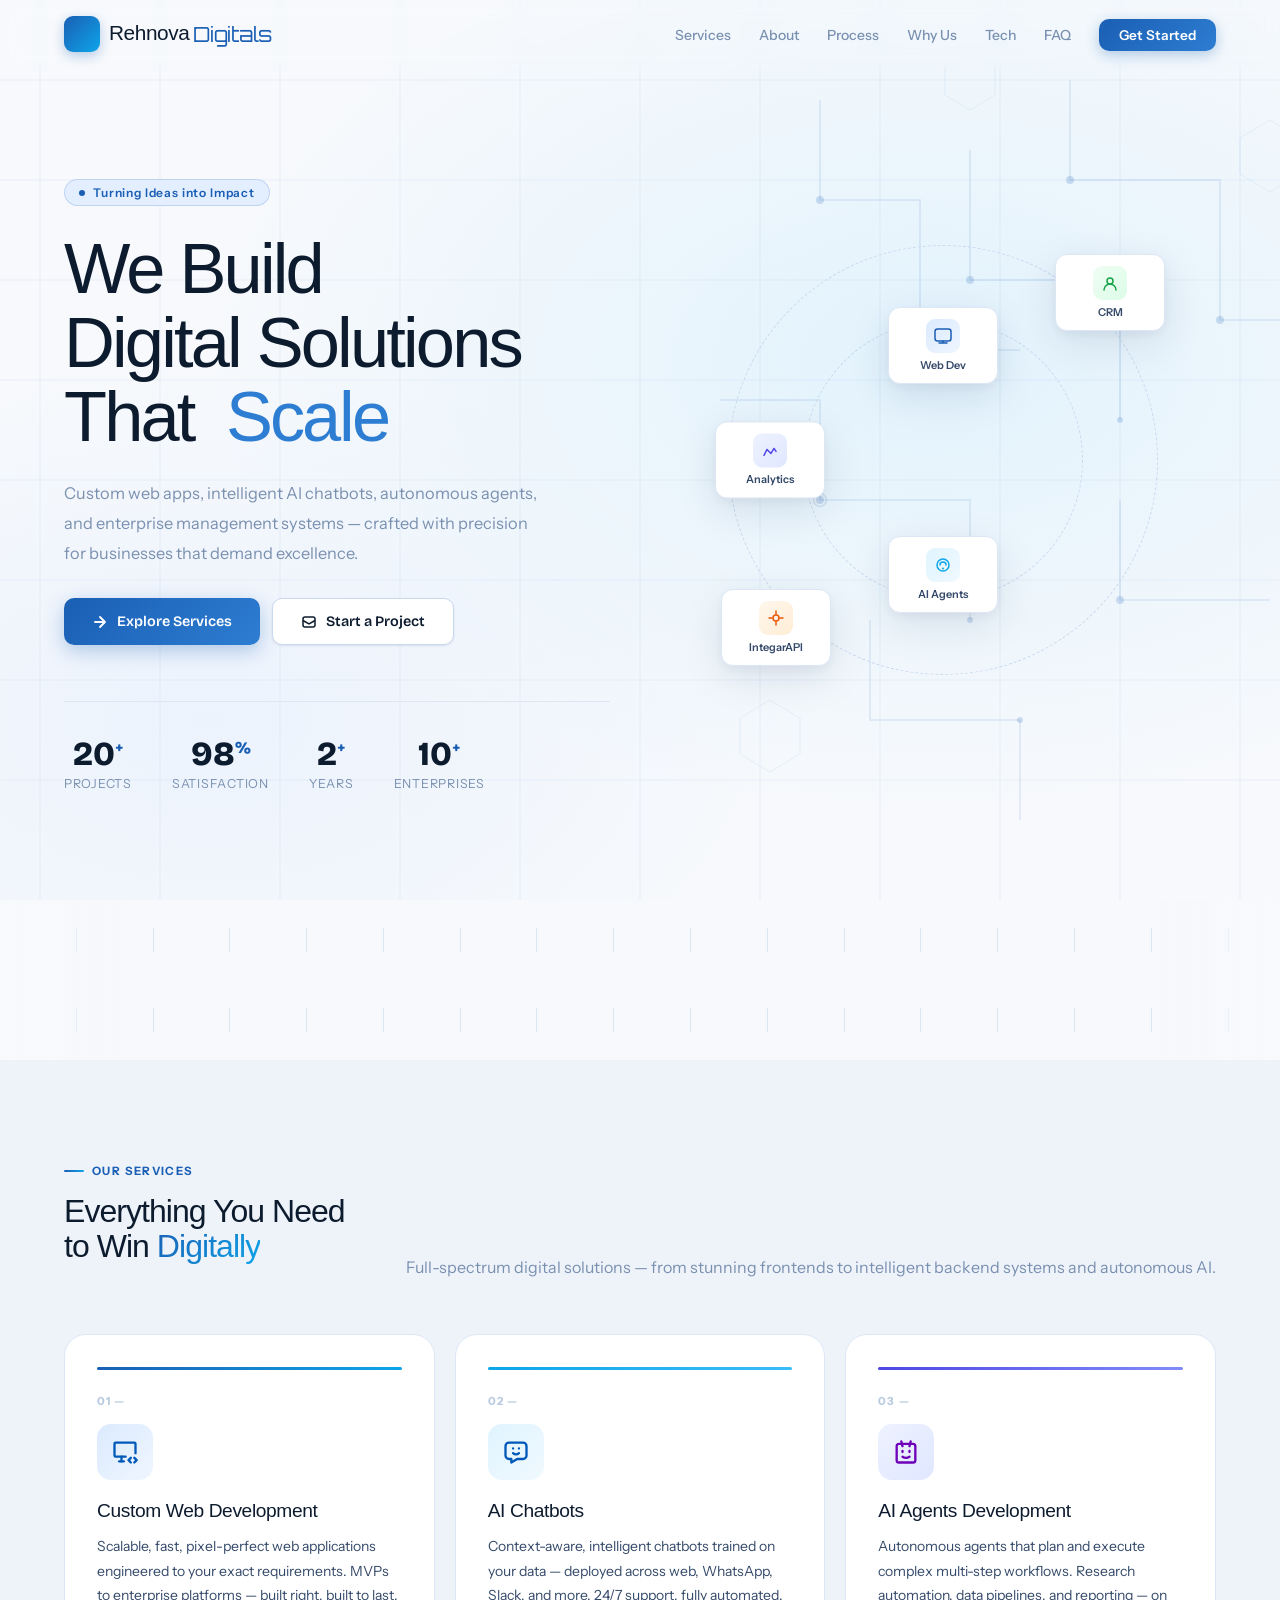
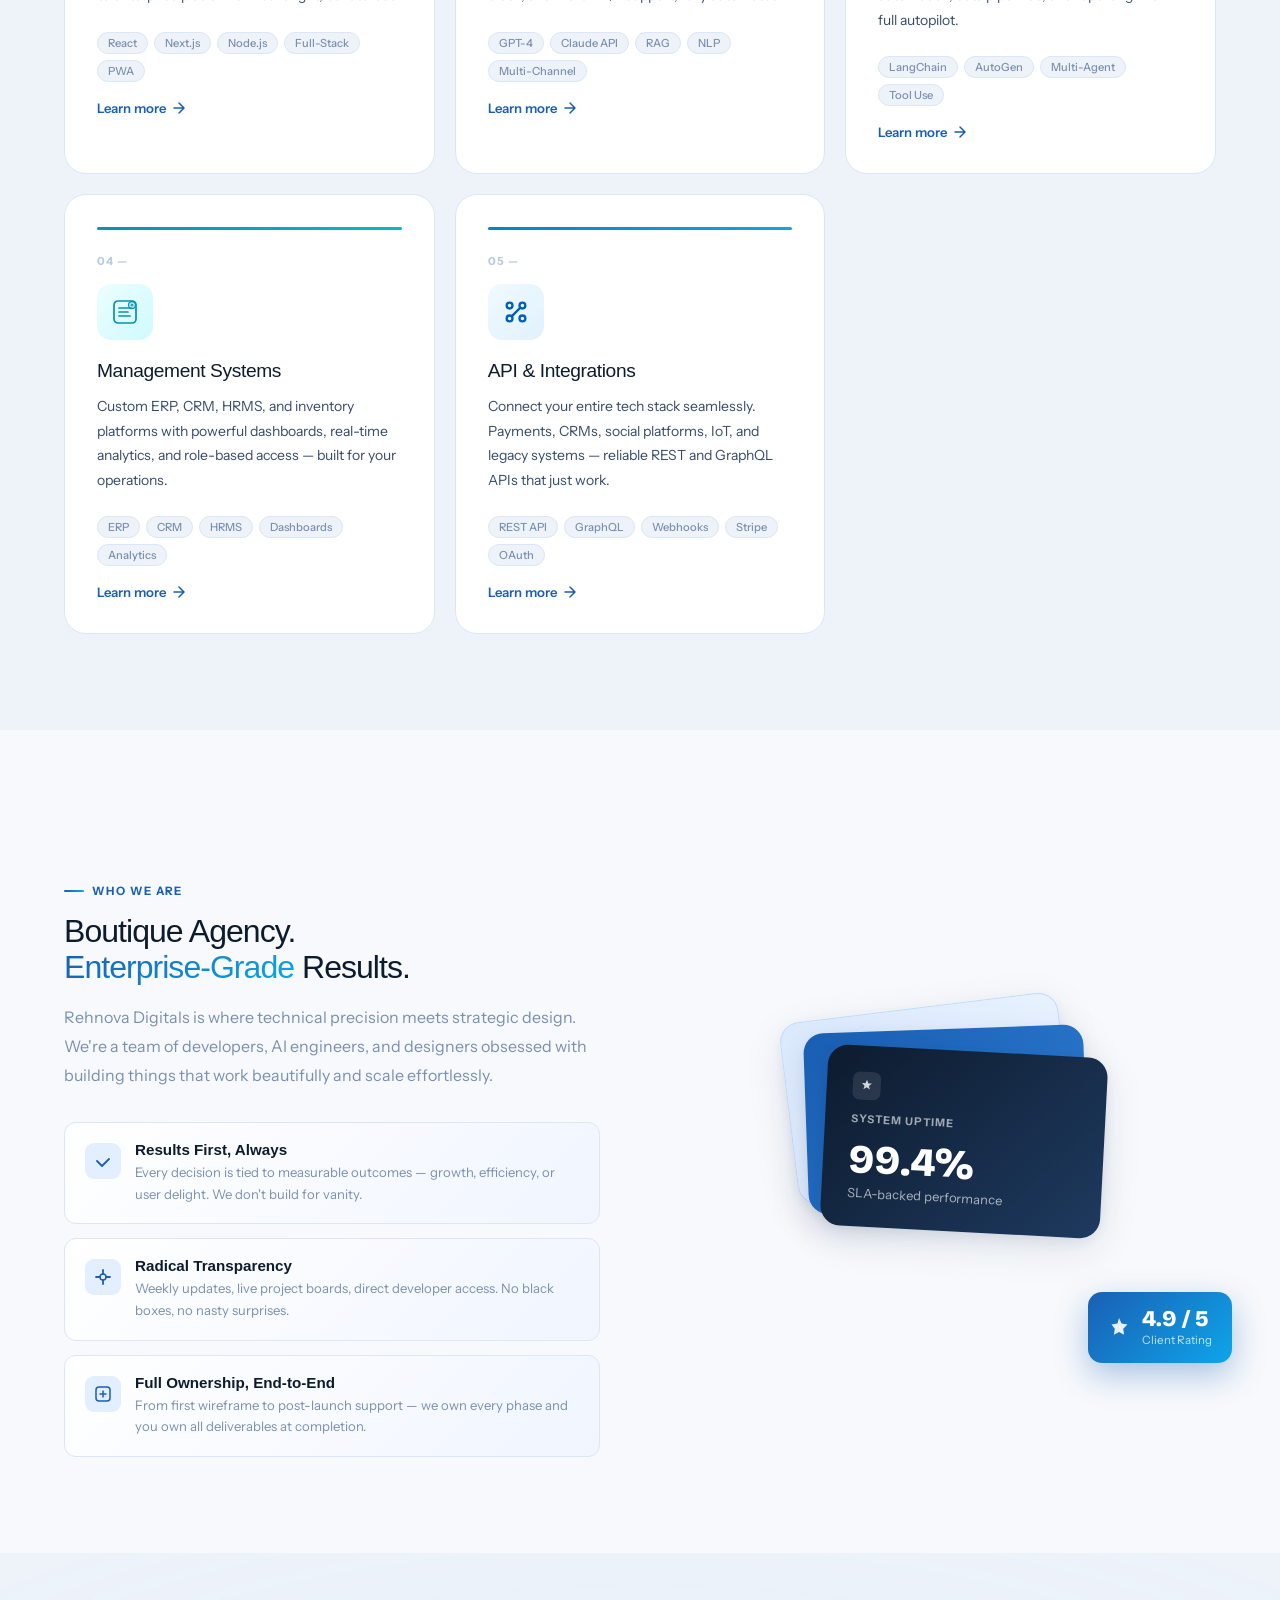
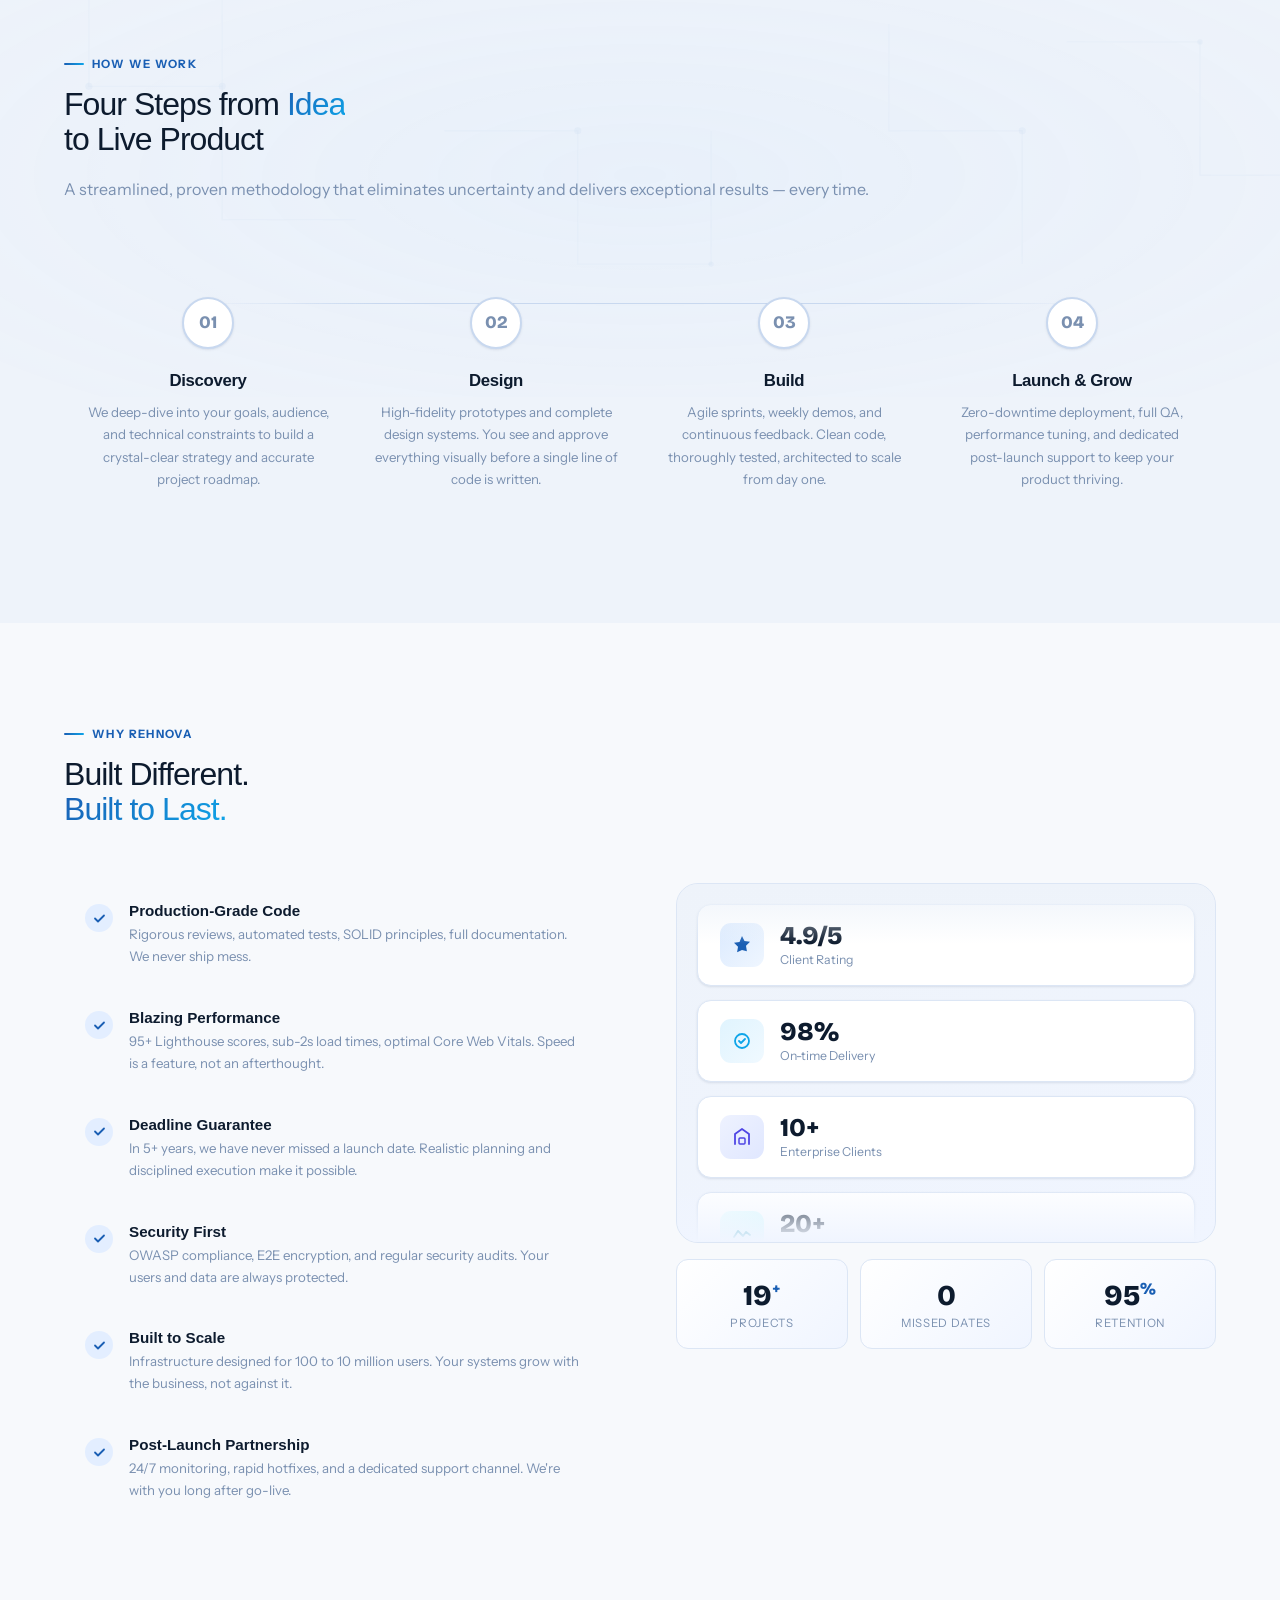
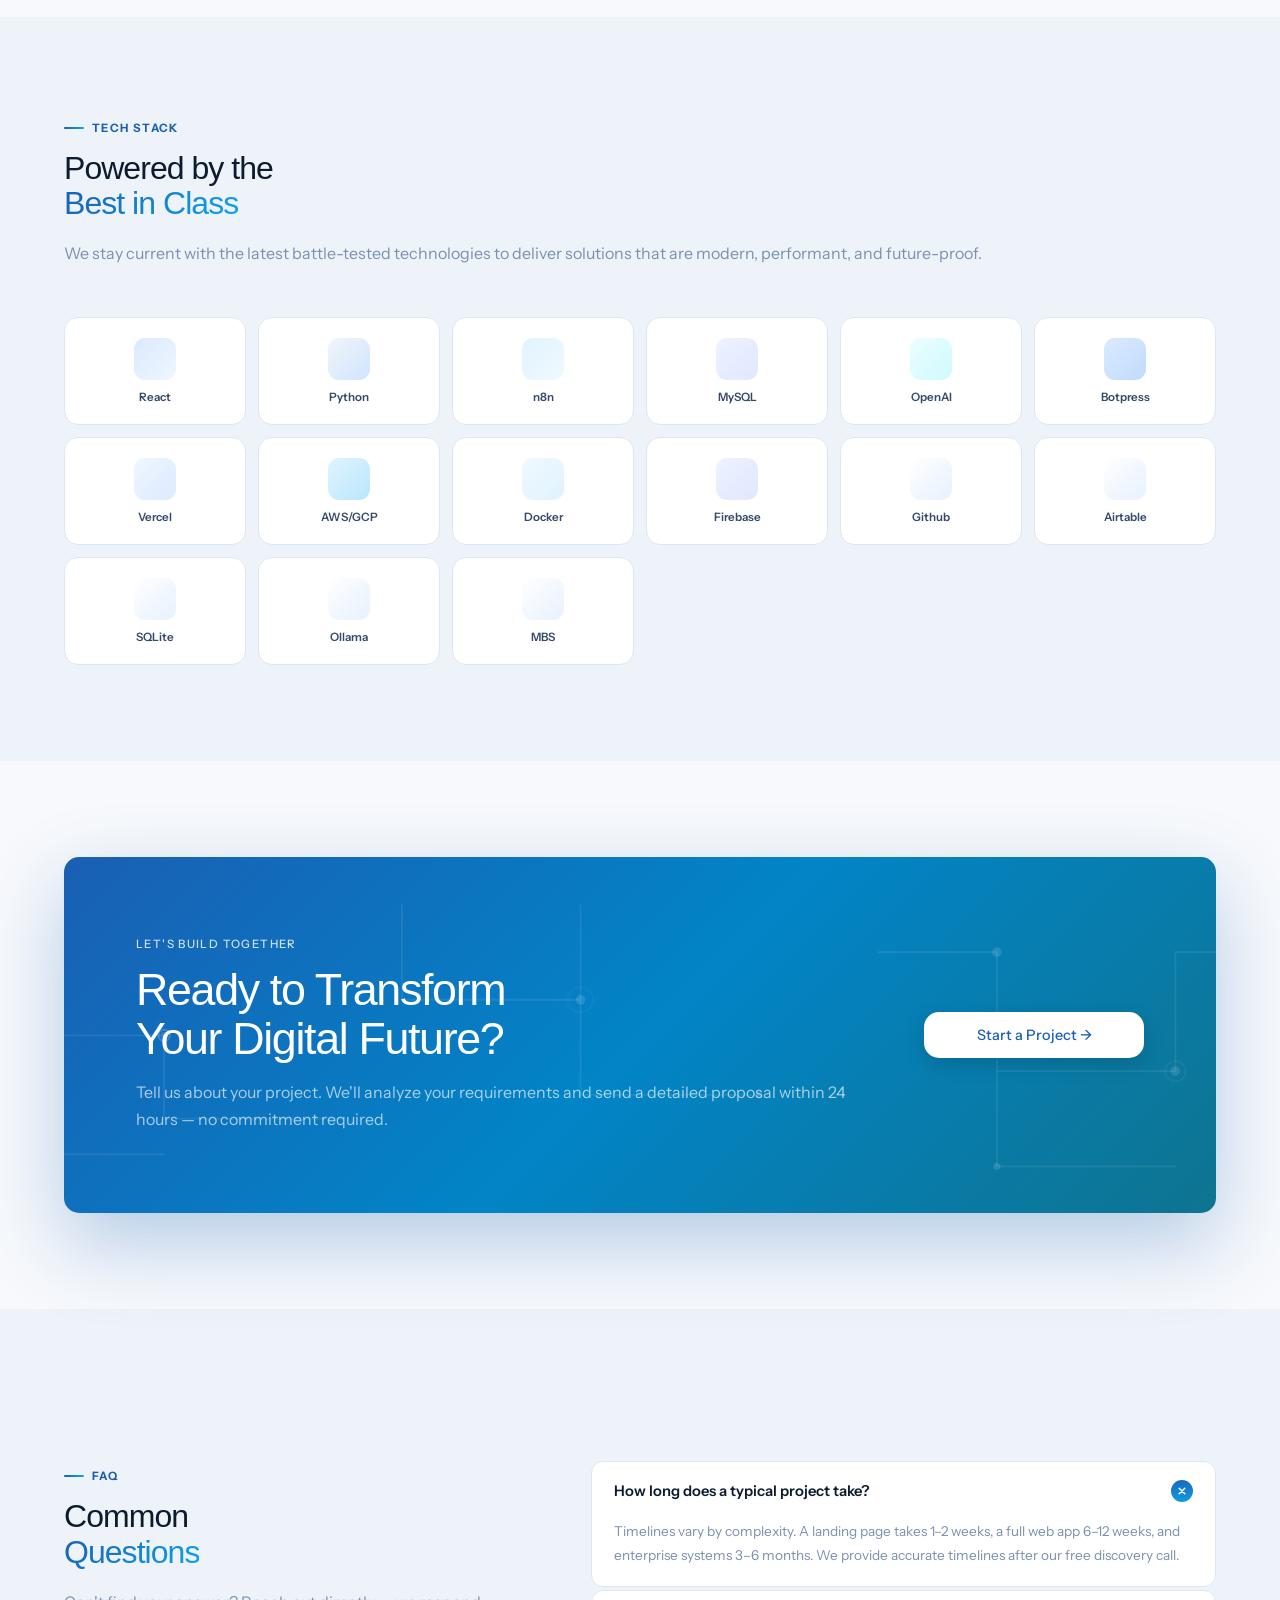
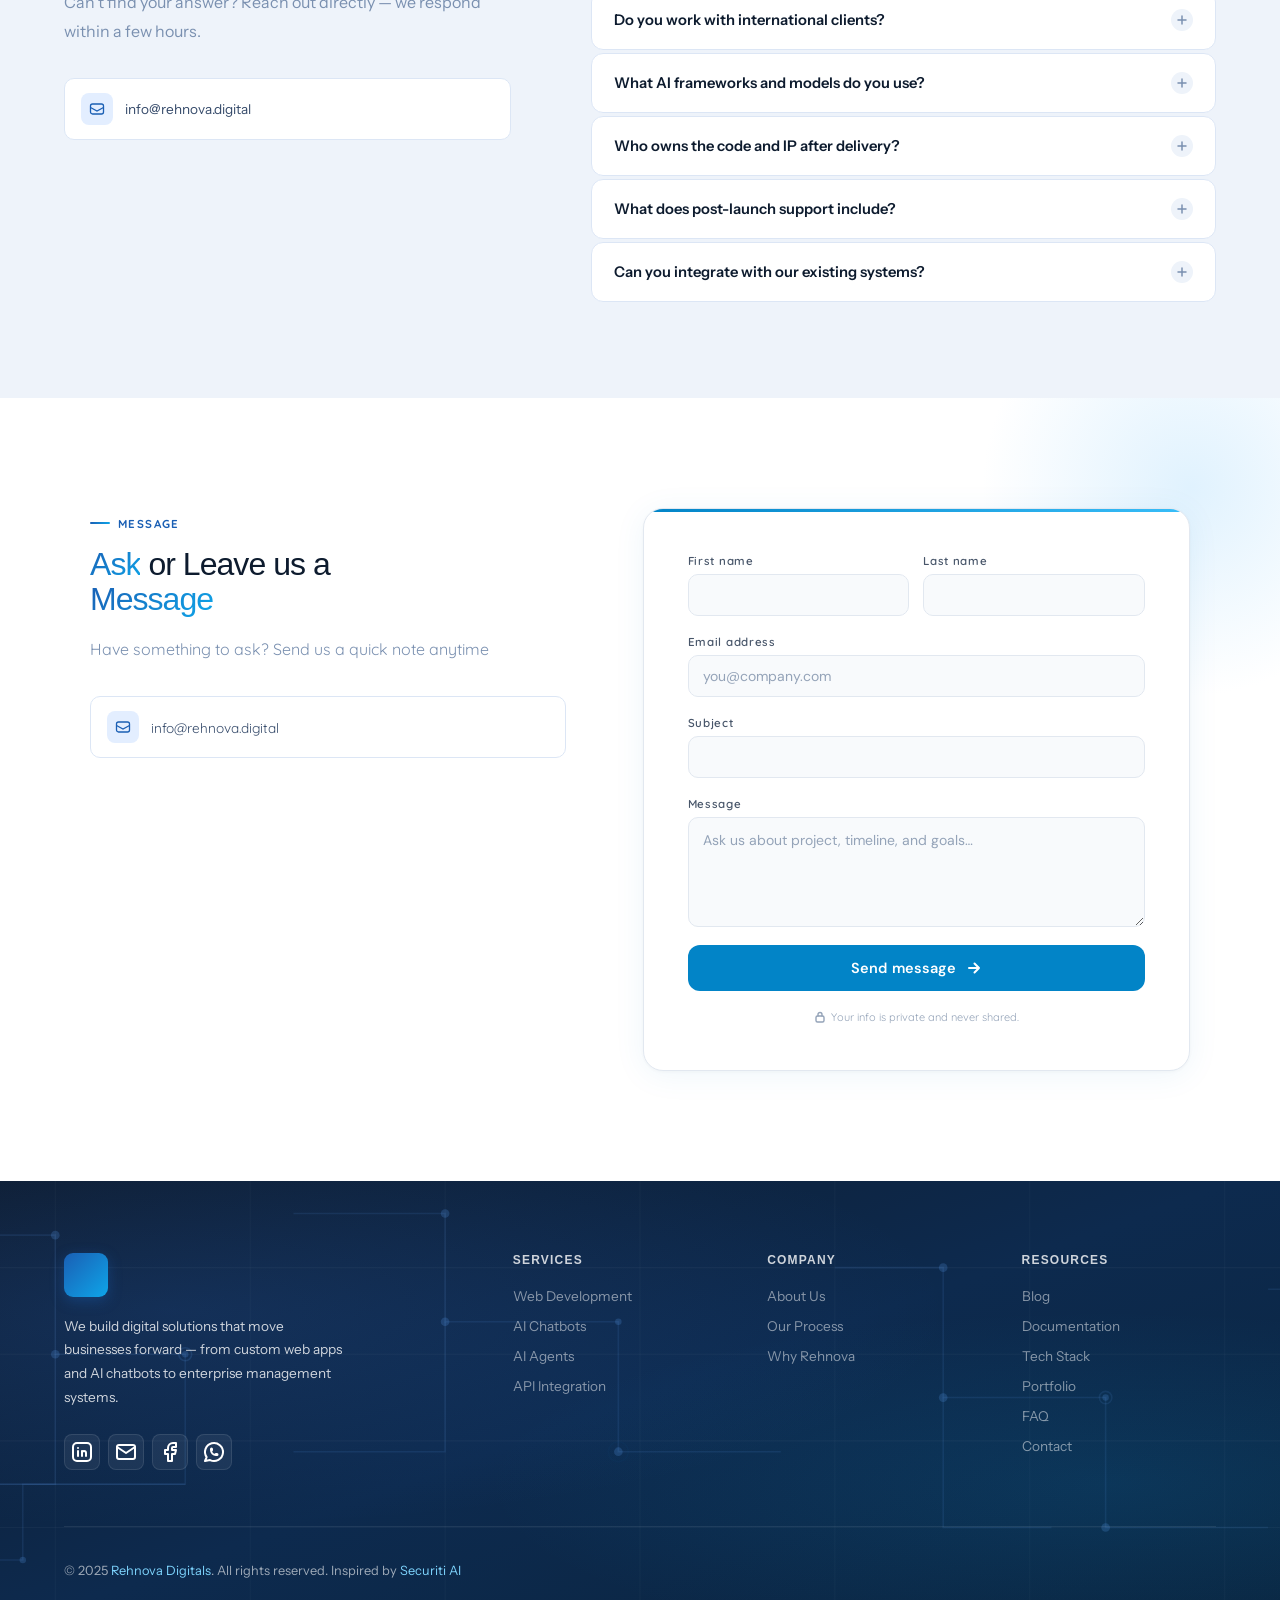
==== commit 9212fe69: ".." ====
--- a/index.html
+++ b/index.html
@@ -1330,7 +1330,7 @@
                 <rect x="1.5" y="3" width="13" height="10" rx="2" stroke="#1a5fb4" stroke-width="1.3" />
                 <path d="M1.5 6.5l6.5 3.5 6.5-3.5" stroke="#1a5fb4" stroke-width="1.3" />
               </svg></div>
-            info.rehnova@gmail.com
+            info@rehnova.digital
           </a>
 
         </div>
@@ -1429,7 +1429,7 @@
                   <rect x="1.5" y="3" width="13" height="10" rx="2" stroke="#1a5fb4" stroke-width="1.3" />
                   <path d="M1.5 6.5l6.5 3.5 6.5-3.5" stroke="#1a5fb4" stroke-width="1.3" />
                 </svg></div>
-              info.rehnova@gmail.com
+              info@rehnova.digital
             </a>
 
           </div>
@@ -1630,7 +1630,7 @@
           chatbots to enterprise management systems.</p>
         <div class="foot-socials">
           <a href="#" class="fs-link" aria-label="LinkedIn"><svg xmlns="http://www.w3.org/2000/svg" width="24" height="24" viewBox="0 0 24 24" fill="none" stroke="#ffffff" stroke-width="2" stroke-linecap="round" stroke-linejoin="round" class="icon icon-tabler icons-tabler-outline icon-tabler-brand-linkedin"><path stroke="none" d="M0 0h24v24H0z" fill="none"/><path d="M8 11v5" /><path d="M8 8v.01" /><path d="M12 16v-5" /><path d="M16 16v-3a2 2 0 1 0 -4 0" /><path d="M3 7a4 4 0 0 1 4 -4h10a4 4 0 0 1 4 4v10a4 4 0 0 1 -4 4h-10a4 4 0 0 1 -4 -4l0 -10" /></svg></a>
-          <a href="https://mailto:info.rehnova@gmail.com" class="fs-link" aria-label="Twitter/X"><svg xmlns="http://www.w3.org/2000/svg" width="24" height="24" viewBox="0 0 24 24" fill="none" stroke="#ffffff" stroke-width="2" stroke-linecap="round" stroke-linejoin="round" class="icon icon-tabler icons-tabler-outline icon-tabler-mail"><path stroke="none" d="M0 0h24v24H0z" fill="none"/><path d="M3 7a2 2 0 0 1 2 -2h14a2 2 0 0 1 2 2v10a2 2 0 0 1 -2 2h-14a2 2 0 0 1 -2 -2v-10" /><path d="M3 7l9 6l9 -6" /></svg></a>
+          <a href="https://mailto:info@rehnova.digital" class="fs-link" aria-label="Twitter/X"><svg xmlns="http://www.w3.org/2000/svg" width="24" height="24" viewBox="0 0 24 24" fill="none" stroke="#ffffff" stroke-width="2" stroke-linecap="round" stroke-linejoin="round" class="icon icon-tabler icons-tabler-outline icon-tabler-mail"><path stroke="none" d="M0 0h24v24H0z" fill="none"/><path d="M3 7a2 2 0 0 1 2 -2h14a2 2 0 0 1 2 2v10a2 2 0 0 1 -2 2h-14a2 2 0 0 1 -2 -2v-10" /><path d="M3 7l9 6l9 -6" /></svg></a>
           <a href="https://facebook.com/rehnova digitals" class="fs-link" aria-label="GitHub"><svg xmlns="http://www.w3.org/2000/svg" width="24" height="24" viewBox="0 0 24 24" fill="none" stroke="#ffffff" stroke-width="2" stroke-linecap="round" stroke-linejoin="round" class="icon icon-tabler icons-tabler-outline icon-tabler-brand-facebook"><path stroke="none" d="M0 0h24v24H0z" fill="none"/><path d="M7 10v4h3v7h4v-7h3l1 -4h-4v-2a1 1 0 0 1 1 -1h3v-4h-3a5 5 0 0 0 -5 5v2h-3" /></svg></a>
           <a href="https://wa.me/923425040554" class="fs-link" aria-label="Instagram"><svg xmlns="http://www.w3.org/2000/svg" width="24" height="24" viewBox="0 0 24 24" fill="none" stroke="#ffffff" stroke-width="2" stroke-linecap="round" stroke-linejoin="round" class="icon icon-tabler icons-tabler-outline icon-tabler-brand-whatsapp"><path stroke="none" d="M0 0h24v24H0z" fill="none"/><path d="M3 21l1.65 -3.8a9 9 0 1 1 3.4 2.9l-5.05 .9" /><path d="M9 10a.5 .5 0 0 0 1 0v-1a.5 .5 0 0 0 -1 0v1a5 5 0 0 0 5 5h1a.5 .5 0 0 0 0 -1h-1a.5 .5 0 0 0 0 1" /></svg></a>
         </div>
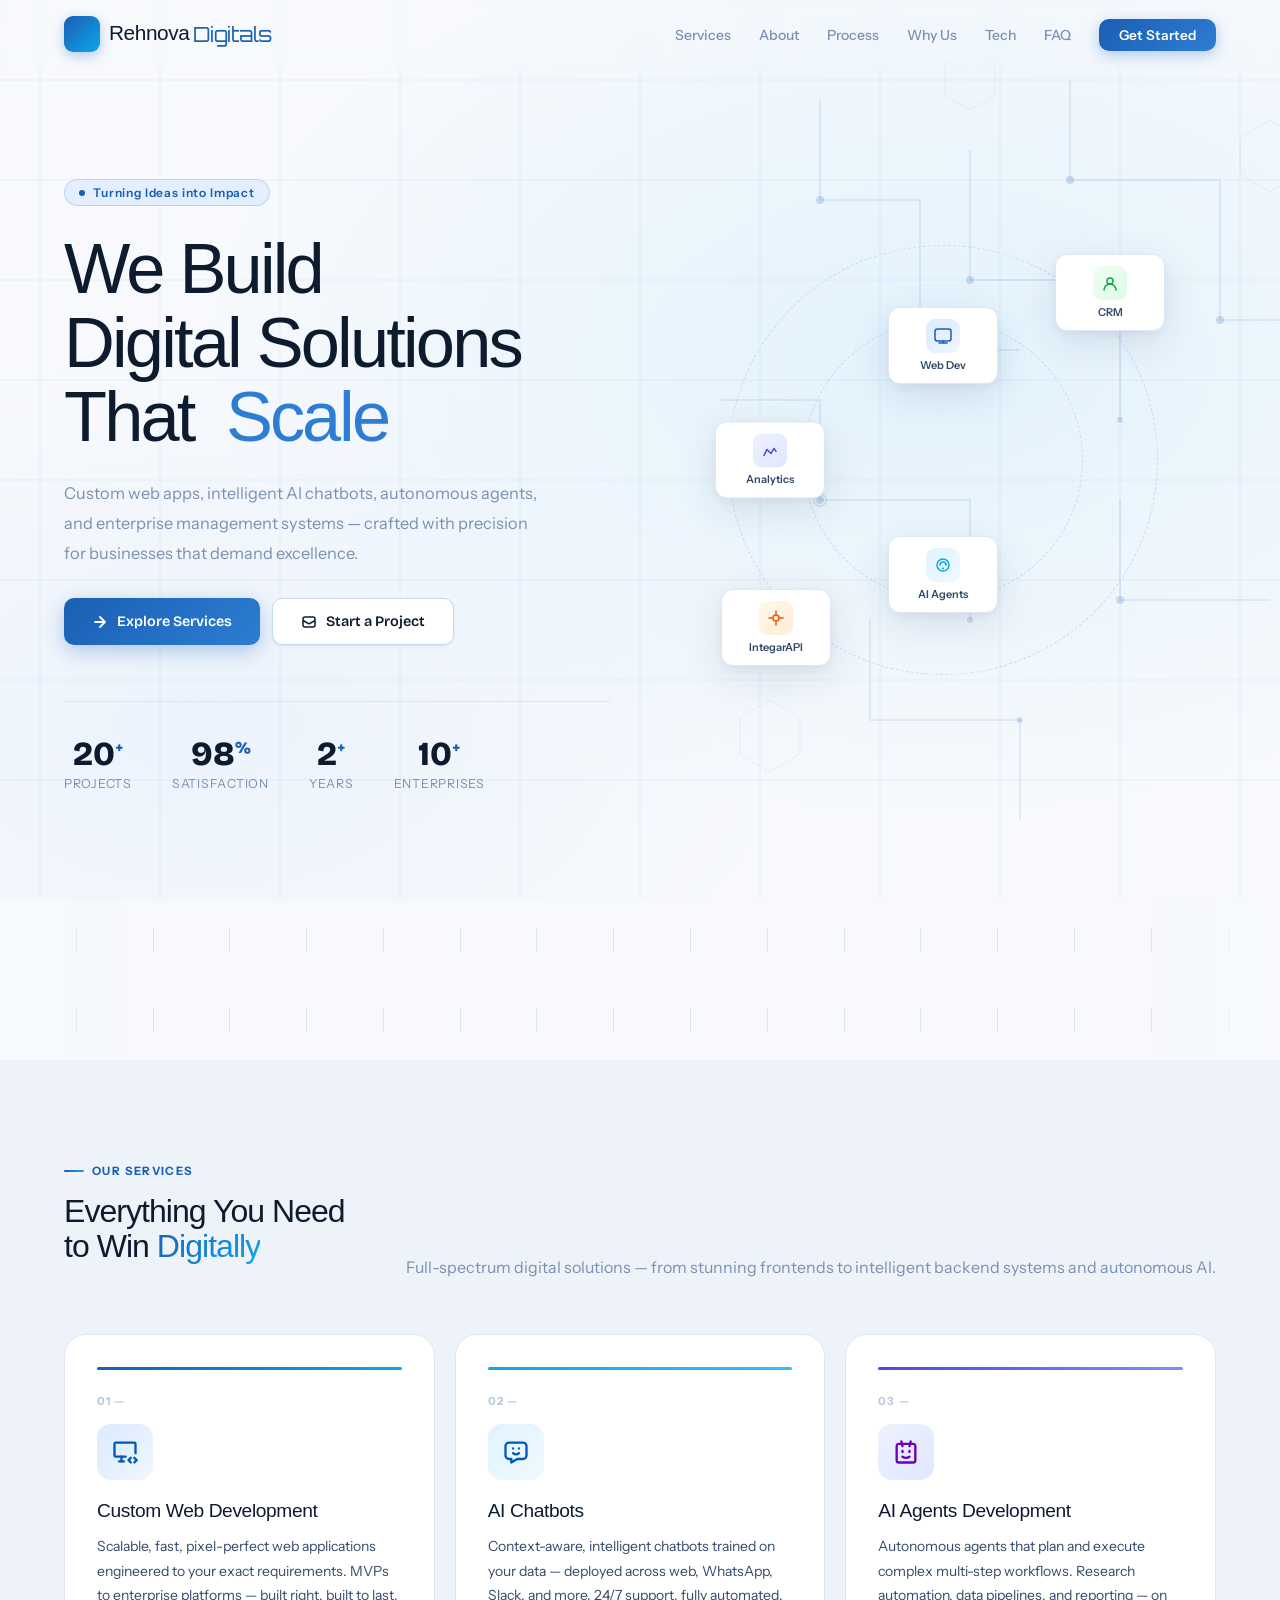
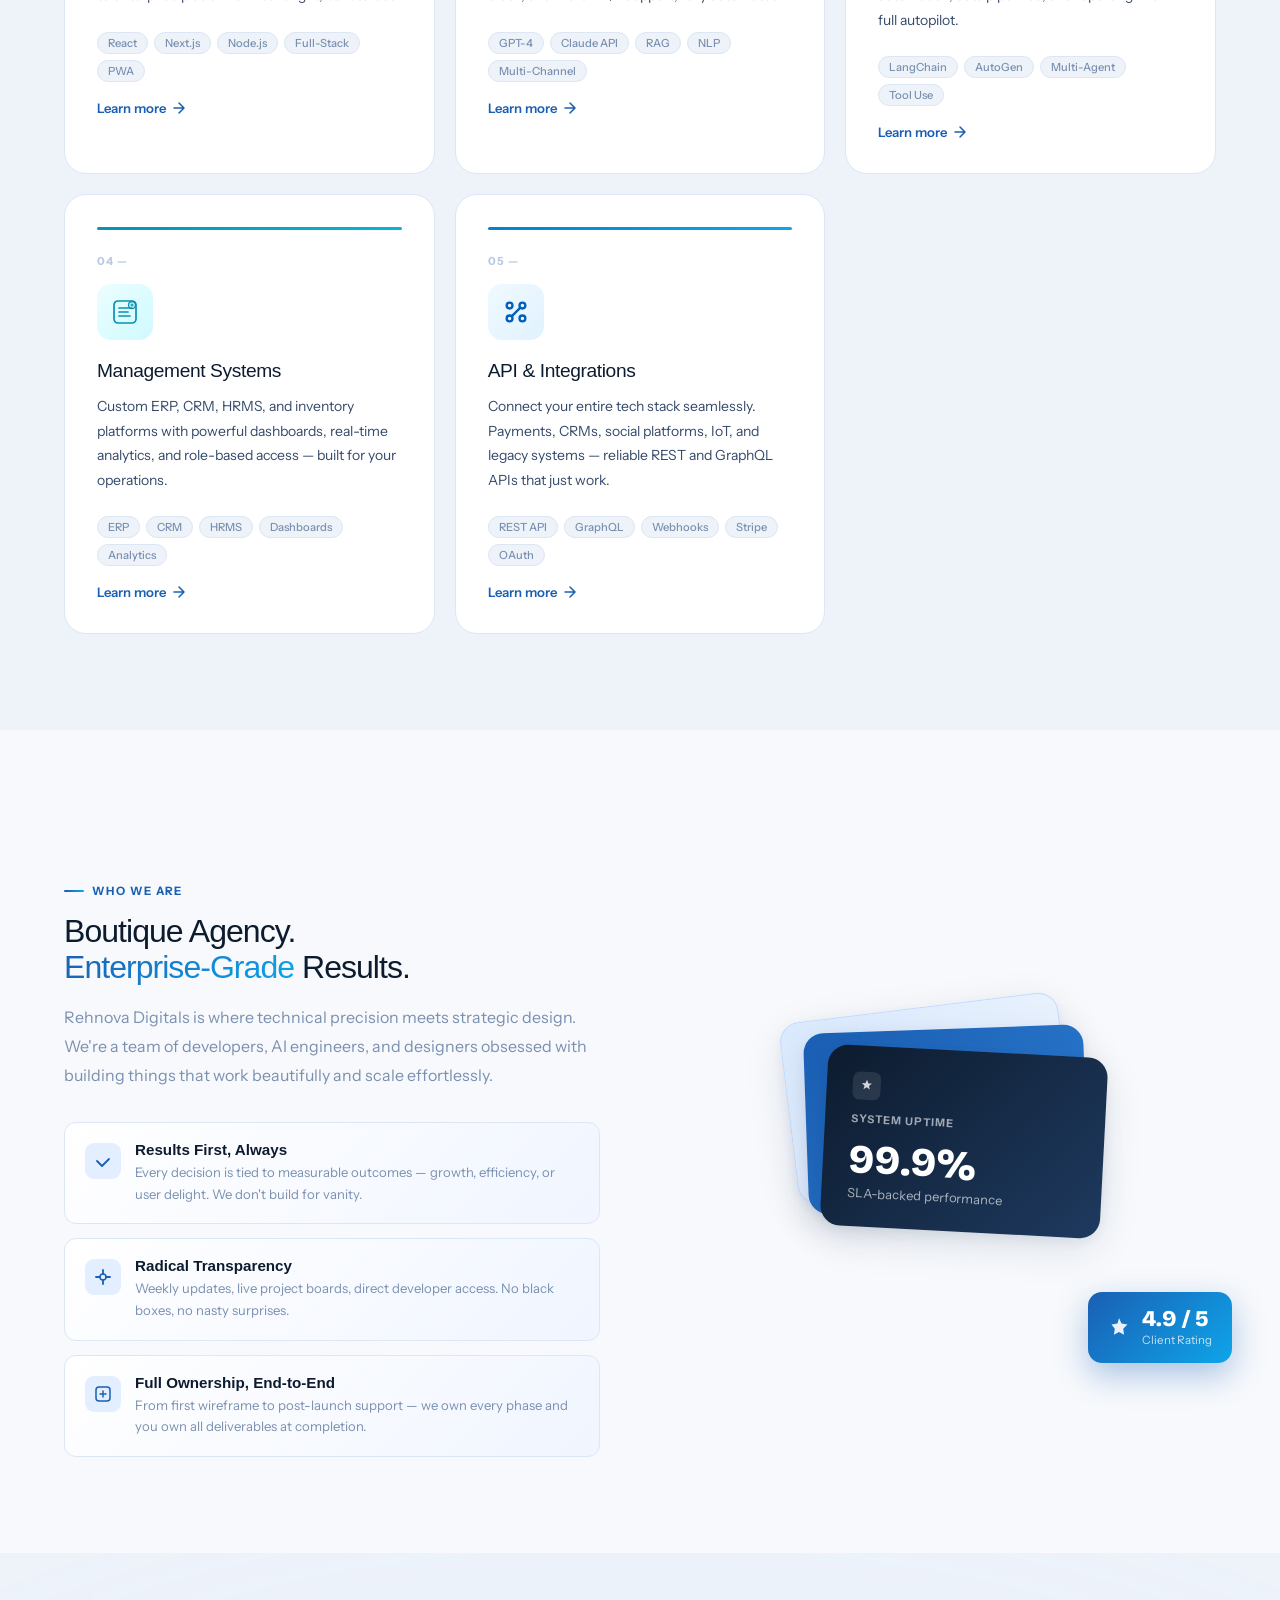
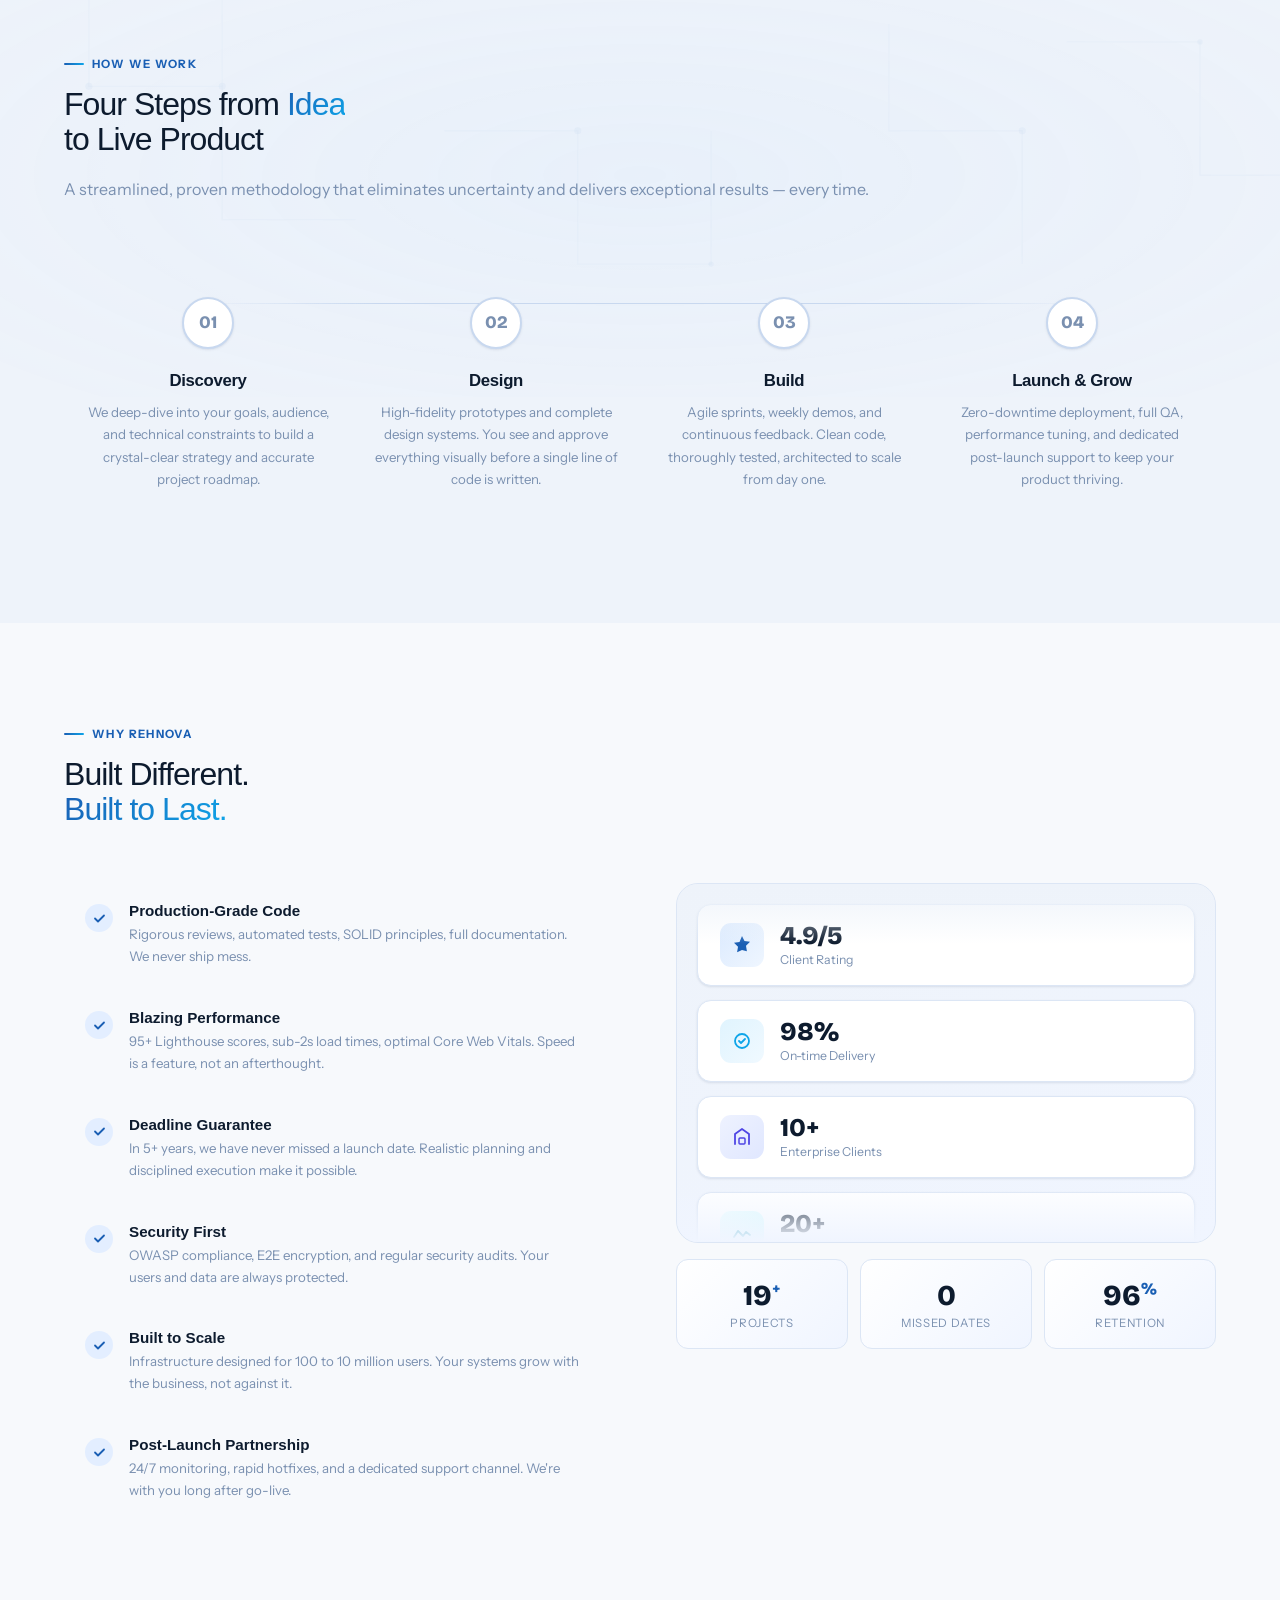
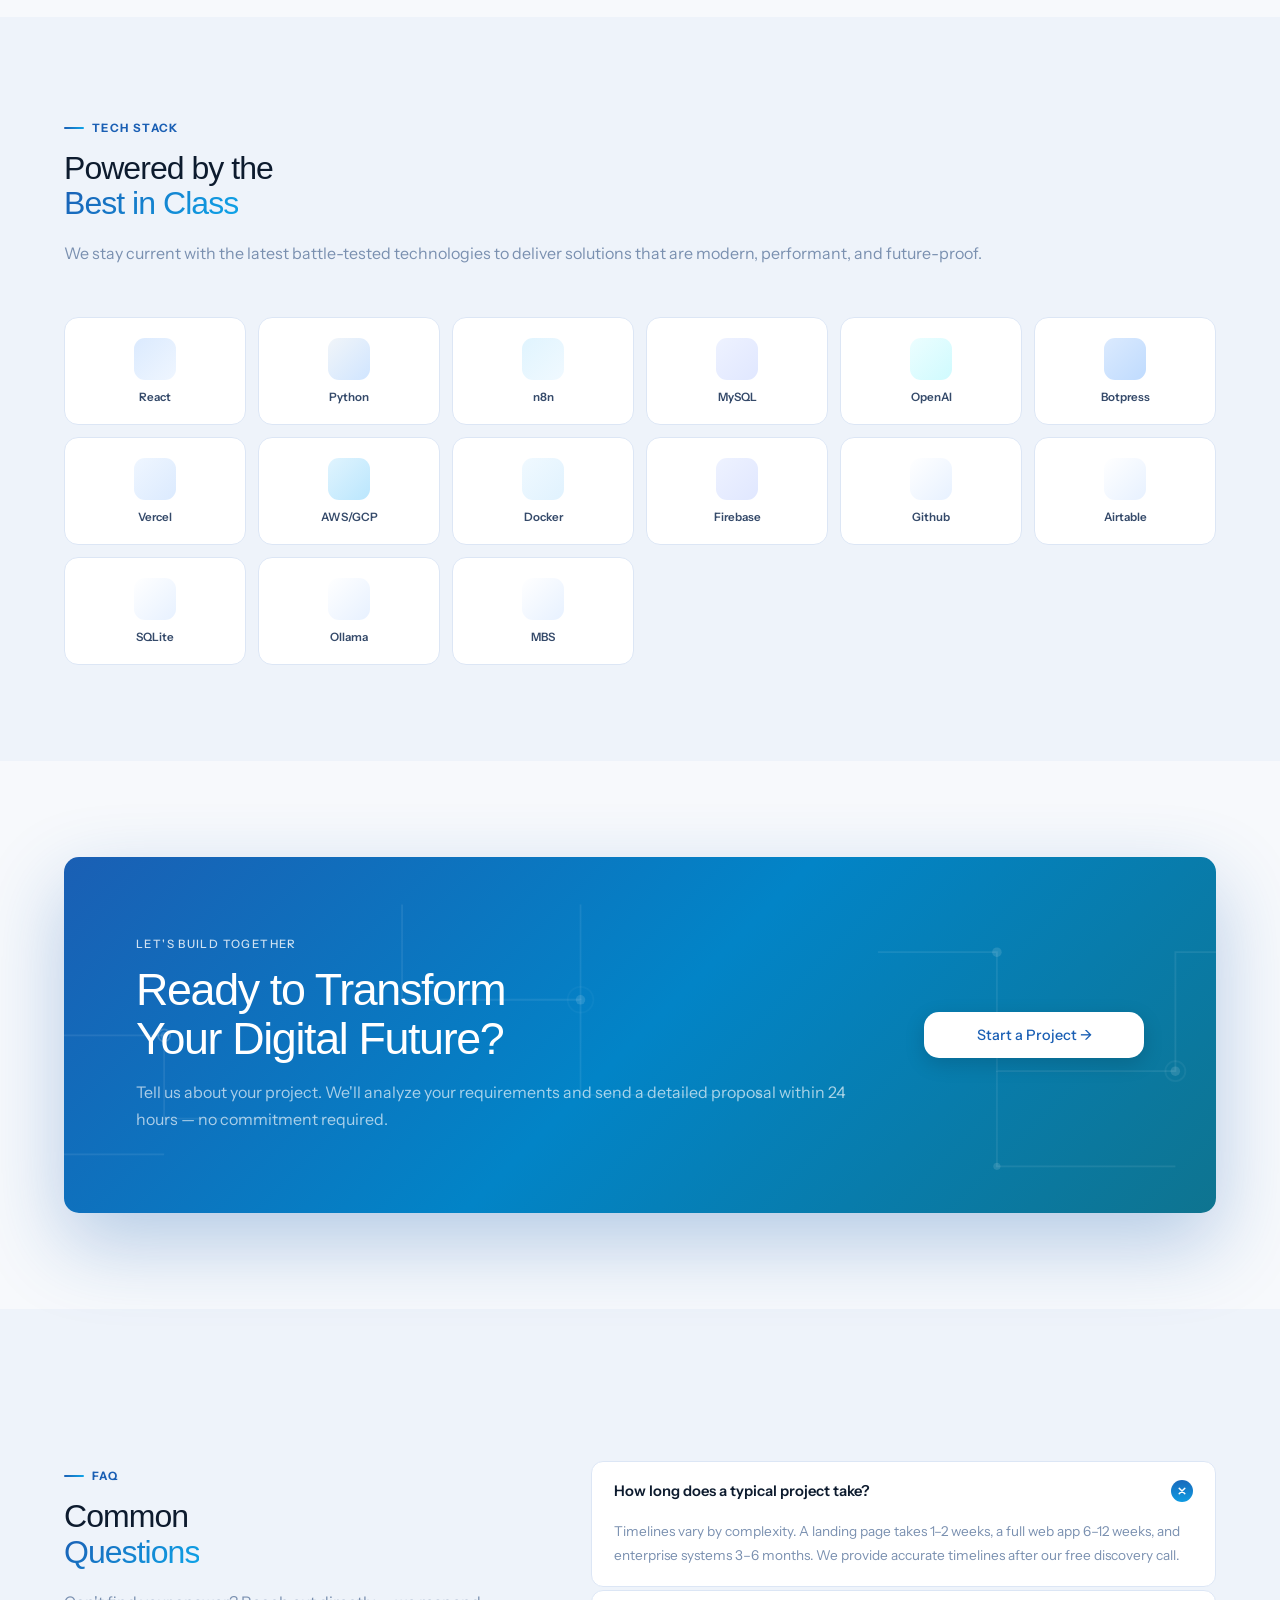
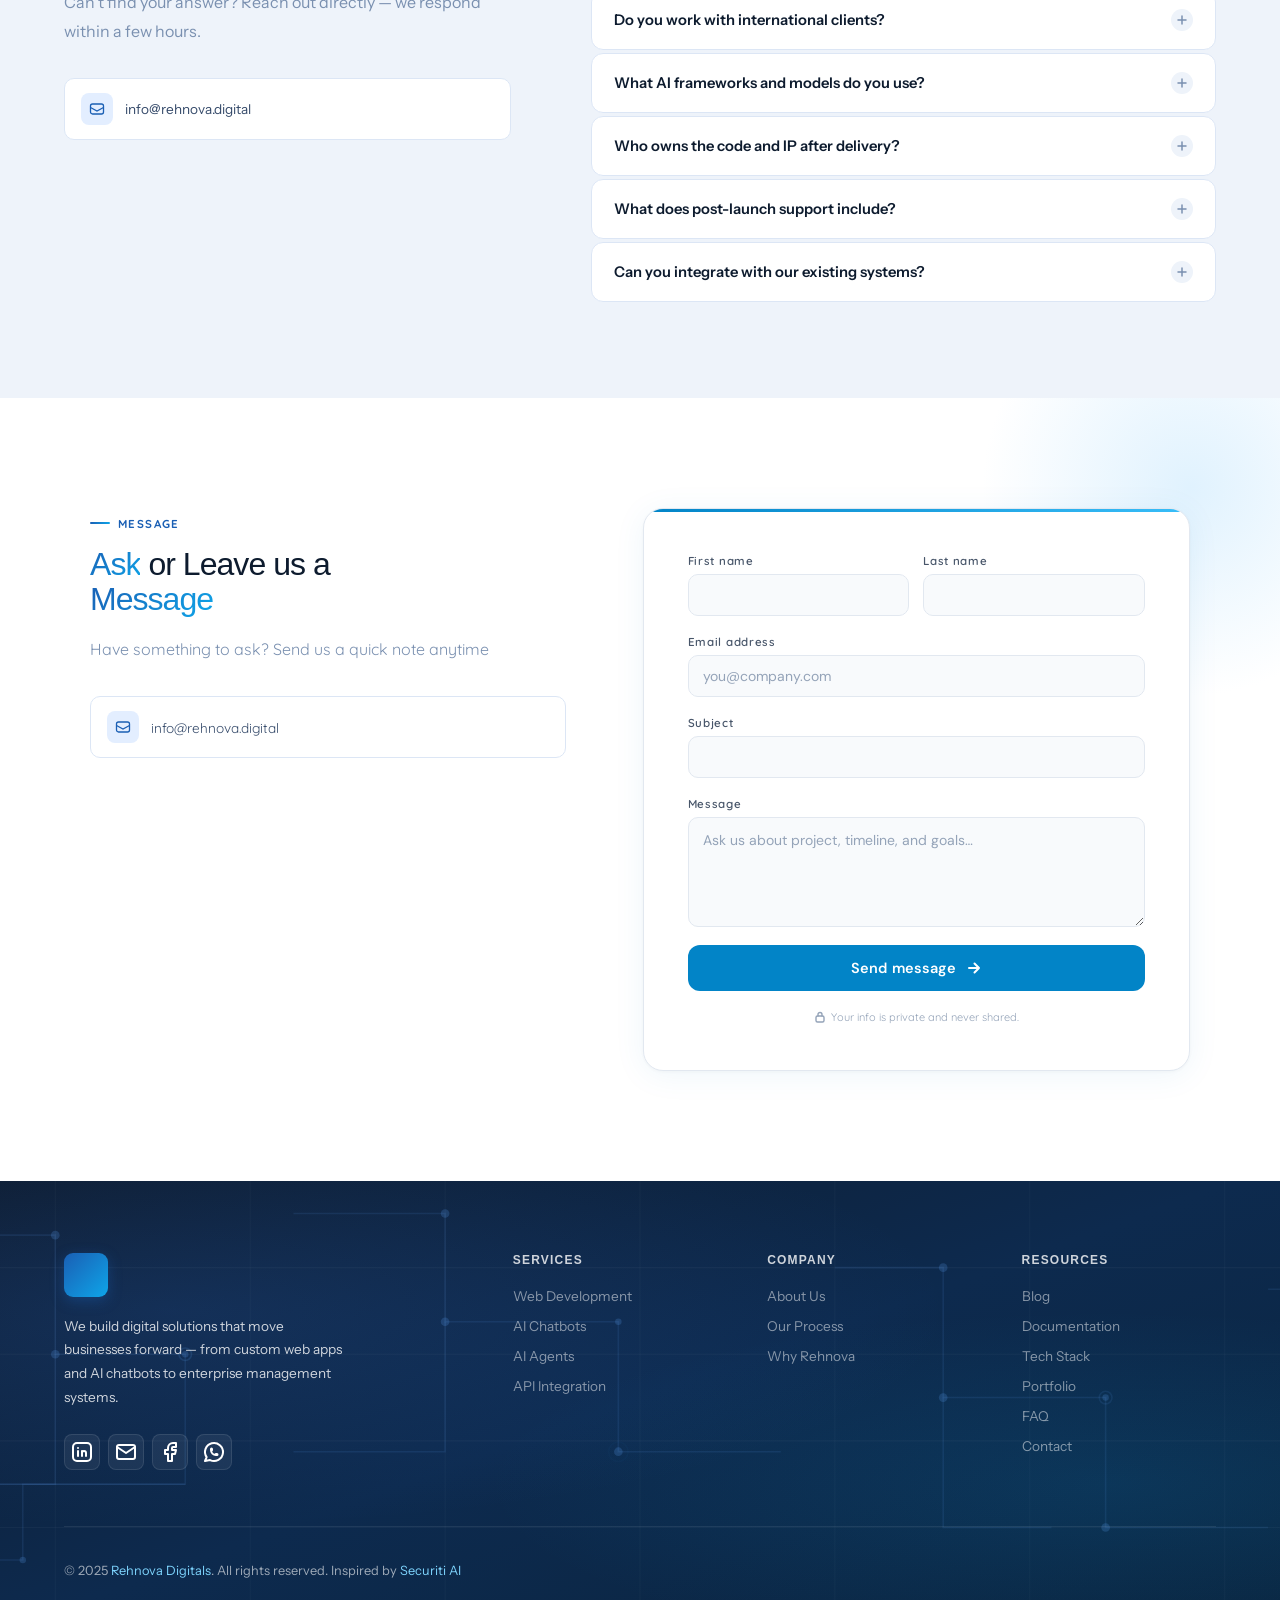
==== commit 8e7cc032: ".." ====
--- a/index.html
+++ b/index.html
@@ -1885,12 +1885,45 @@
 
               </div>
               <div class="bm-field"><label class="bm-lbl">Budget range</label>
-                <div class="bm-buds" id="bm-buds">
-                  <div class="bm-bud" data-v="Under $5k">Under $5k</div>
-                  <div class="bm-bud" data-v="$5k–$15k">$5k–$15k</div>
-                  <div class="bm-bud" data-v="$15k–$50k">$15k–$50k</div>
-                  <div class="bm-bud" data-v="$50k+">$50k+</div>
-                </div>
+                <div class="bm-budget-picker">
+  <div class="bm-budget-header">
+    <div class="bm-budget-value">
+      <span id="bm-budget-symbol">$</span>
+      <span id="bm-budget-num">15,000</span>
+    </div>
+    
+    <select id="bm-currency-select" class="bm-currency-select">
+      <option value="USD" data-symbol="$">USD</option>
+      <option value="EUR" data-symbol="€">EUR</option>
+      <option value="GBP" data-symbol="£">GBP</option>
+      <option value="PKR" data-symbol="Rs">PKR</option>
+      <option value="INR" data-symbol="₹">INR</option>
+      <option value="AED" data-symbol="د.إ">AED</option>
+      <option value="CAD" data-symbol="C$">CAD</option>
+    </select>
+  </div>
+  
+  <div class="bm-slider-track">
+    <input 
+      type="range" 
+      id="bm-budget-slider" 
+      min="0" 
+      max="100000" 
+      step="500" 
+      value="15000"
+      class="bm-budget-slider"
+    >
+    <div class="bm-budget-fill" id="bm-budget-fill"></div>
+  </div>
+  
+  <div class="bm-budget-ticks">
+    <span data-v="0">0</span>
+    <span data-v="25000">25k</span>
+    <span data-v="50000">50k</span>
+    <span data-v="75000">75k</span>
+    <span data-v="100000">100k+</span>
+  </div>
+</div>
               </div>
               <div class="bm-field" style="margin-top:14px"><label class="bm-lbl" for="bm-br">Brief
                   description</label><textarea class="bm-ta" id="bm-br"
--- a/static/css/style.css
+++ b/static/css/style.css
@@ -3335,3 +3335,261 @@
 }
 @keyframes bm-toast-in { from{opacity:0;transform:translate(-50%,8px)} to{opacity:1;transform:translate(-50%,0)} }
 @keyframes slideRight{from{opacity:0;transform:translateX(24px)}to{opacity:1;transform:translateX(0)}}
+
+
+.bm-budget-picker {
+  width: 100%;
+  padding: 1rem 0;
+}
+
+.bm-budget-value {
+  font-size: 2rem;
+  font-weight: 800;
+  text-align: center;
+  color: #0f172a;
+  margin-bottom: 1.25rem;
+  font-variant-numeric: tabular-nums;
+}
+
+.bm-budget-currency {
+  color: #64748b;
+  font-weight: 600;
+}
+
+.bm-slider-track {
+  position: relative;
+  height: 40px;
+  display: flex;
+  align-items: center;
+}
+
+.bm-budget-slider {
+  width: 100%;
+  height: 6px;
+  border-radius: 3px;
+  background: #e2e8f0;
+  outline: none;
+  -webkit-appearance: none;
+  position: relative;
+  z-index: 2;
+}
+
+.bm-budget-slider::-webkit-slider-thumb {
+  -webkit-appearance: none;
+  width: 28px;
+  height: 28px;
+  border-radius: 50%;
+  background: #0ea5e9;
+  cursor: grab;
+  border: 4px solid white;
+  box-shadow: 0 4px 12px rgba(14,165,233,0.4);
+  transition: transform 0.15s ease;
+}
+
+.bm-budget-slider::-webkit-slider-thumb:active {
+  cursor: grabbing;
+  transform: scale(1.1);
+}
+
+.bm-budget-slider::-moz-range-thumb {
+  width: 28px;
+  height: 28px;
+  border-radius: 50%;
+  background: #0ea5e9;
+  cursor: grab;
+  border: 4px solid white;
+  box-shadow: 0 4px 12px rgba(14,165,233,0.4);
+}
+
+.bm-budget-fill {
+  position: absolute;
+  height: 6px;
+  background: linear-gradient(90deg, #0ea5e9, #38bdf8);
+  border-radius: 3px;
+  top: 50%;
+  transform: translateY(-50%);
+  left: 0;
+  z-index: 1;
+  pointer-events: none;
+}
+
+.bm-budget-ticks {
+  display: flex;
+  justify-content: space-between;
+  margin-top: 0.5rem;
+  padding: 0 14px;
+}
+
+.bm-budget-ticks span {
+  font-size: 0.75rem;
+  color: #64748b;
+  cursor: pointer;
+  user-select: none;
+  transition: color 0.2s;
+}
+
+.bm-budget-ticks span:hover {
+  color: #0ea5e9;
+}
+
+.bm-budget-header {
+  display: flex;
+  justify-content: space-between;
+  align-items: center;
+  margin-bottom: 1.25rem;
+}
+
+.bm-budget-value {
+  font-size: 2rem;
+  font-weight: 800;
+  color: #0f172a;
+  font-variant-numeric: tabular-nums;
+}
+
+#bm-budget-symbol {
+  color: #64748b;
+  font-weight: 600;
+  margin-right: 0.25rem;
+}
+
+.bm-currency-select {
+  background: #f1f5f9;
+  border: 1px solid #e2e8f0;
+  border-radius: 8px;
+  padding: 0.5rem 0.75rem;
+  font-weight: 600;
+  font-size: 0.875rem;
+  color: #334155;
+  cursor: pointer;
+  outline: none;
+  transition: all 0.2s;
+}
+
+.bm-currency-select:hover {
+  background: #e2e8f0;
+  border-color: #cbd5e1;
+}
+
+.bm-currency-select:focus {
+  border-color: #0ea5e9;
+  box-shadow: 0 0 0 3px rgba(14,165,233,0.1);
+}
+
+.bm-budget-header {
+  display: flex;
+  justify-content: space-between;
+  align-items: center;
+  margin-bottom: 1.25rem;
+}
+
+.bm-budget-value {
+  font-size: 2rem;
+  font-weight: 800;
+  color: #0f172a;
+  font-variant-numeric: tabular-nums;
+}
+
+#bm-budget-symbol {
+  color: #64748b;
+  font-weight: 600;
+  margin-right: 0.25rem;
+}
+
+.bm-currency-select {
+  background: #f1f5f9;
+  border: 1px solid #e2e8f0;
+  border-radius: 8px;
+  padding: 0.5rem 0.75rem;
+  font-weight: 600;
+  font-size: 0.875rem;
+  color: #334155;
+  cursor: pointer;
+  outline: none;
+  transition: all 0.2s;
+}
+
+.bm-currency-select:hover {
+  background: #e2e8f0;
+  border-color: #cbd5e1;
+}
+
+.bm-currency-select:focus {
+  border-color: #0ea5e9;
+  box-shadow: 0 0 0 3px rgba(14,165,233,0.1);
+}
+
+.bm-slider-track {
+  position: relative;
+  height: 40px;
+  display: flex;
+  align-items: center;
+}
+
+.bm-budget-slider {
+  width: 100%;
+  height: 6px;
+  border-radius: 3px;
+  background: #e2e8f0;
+  outline: none;
+  -webkit-appearance: none;
+  position: relative;
+  z-index: 2;
+}
+
+.bm-budget-slider::-webkit-slider-thumb {
+  -webkit-appearance: none;
+  width: 28px;
+  height: 28px;
+  border-radius: 50%;
+  background: #0ea5e9;
+  cursor: grab;
+  border: 4px solid white;
+  box-shadow: 0 4px 12px rgba(14,165,233,0.4);
+  transition: transform 0.15s ease;
+}
+
+.bm-budget-slider::-webkit-slider-thumb:active {
+  cursor: grabbing;
+  transform: scale(1.1);
+}
+
+.bm-budget-slider::-moz-range-thumb {
+  width: 28px;
+  height: 28px;
+  border-radius: 50%;
+  background: #0ea5e9;
+  cursor: grab;
+  border: 4px solid white;
+  box-shadow: 0 4px 12px rgba(14,165,233,0.4);
+}
+
+.bm-budget-fill {
+  position: absolute;
+  height: 6px;
+  background: linear-gradient(90deg, #0ea5e9, #38bdf8);
+  border-radius: 3px;
+  top: 50%;
+  transform: translateY(-50%);
+  left: 0;
+  z-index: 1;
+  pointer-events: none;
+}
+
+.bm-budget-ticks {
+  display: flex;
+  justify-content: space-between;
+  margin-top: 0.5rem;
+  padding: 0 14px;
+}
+
+.bm-budget-ticks span {
+  font-size: 0.75rem;
+  color: #64748b;
+  cursor: pointer;
+  user-select: none;
+  transition: color 0.2s;
+}
+
+.bm-budget-ticks span:hover {
+  color: #0ea5e9;
+}
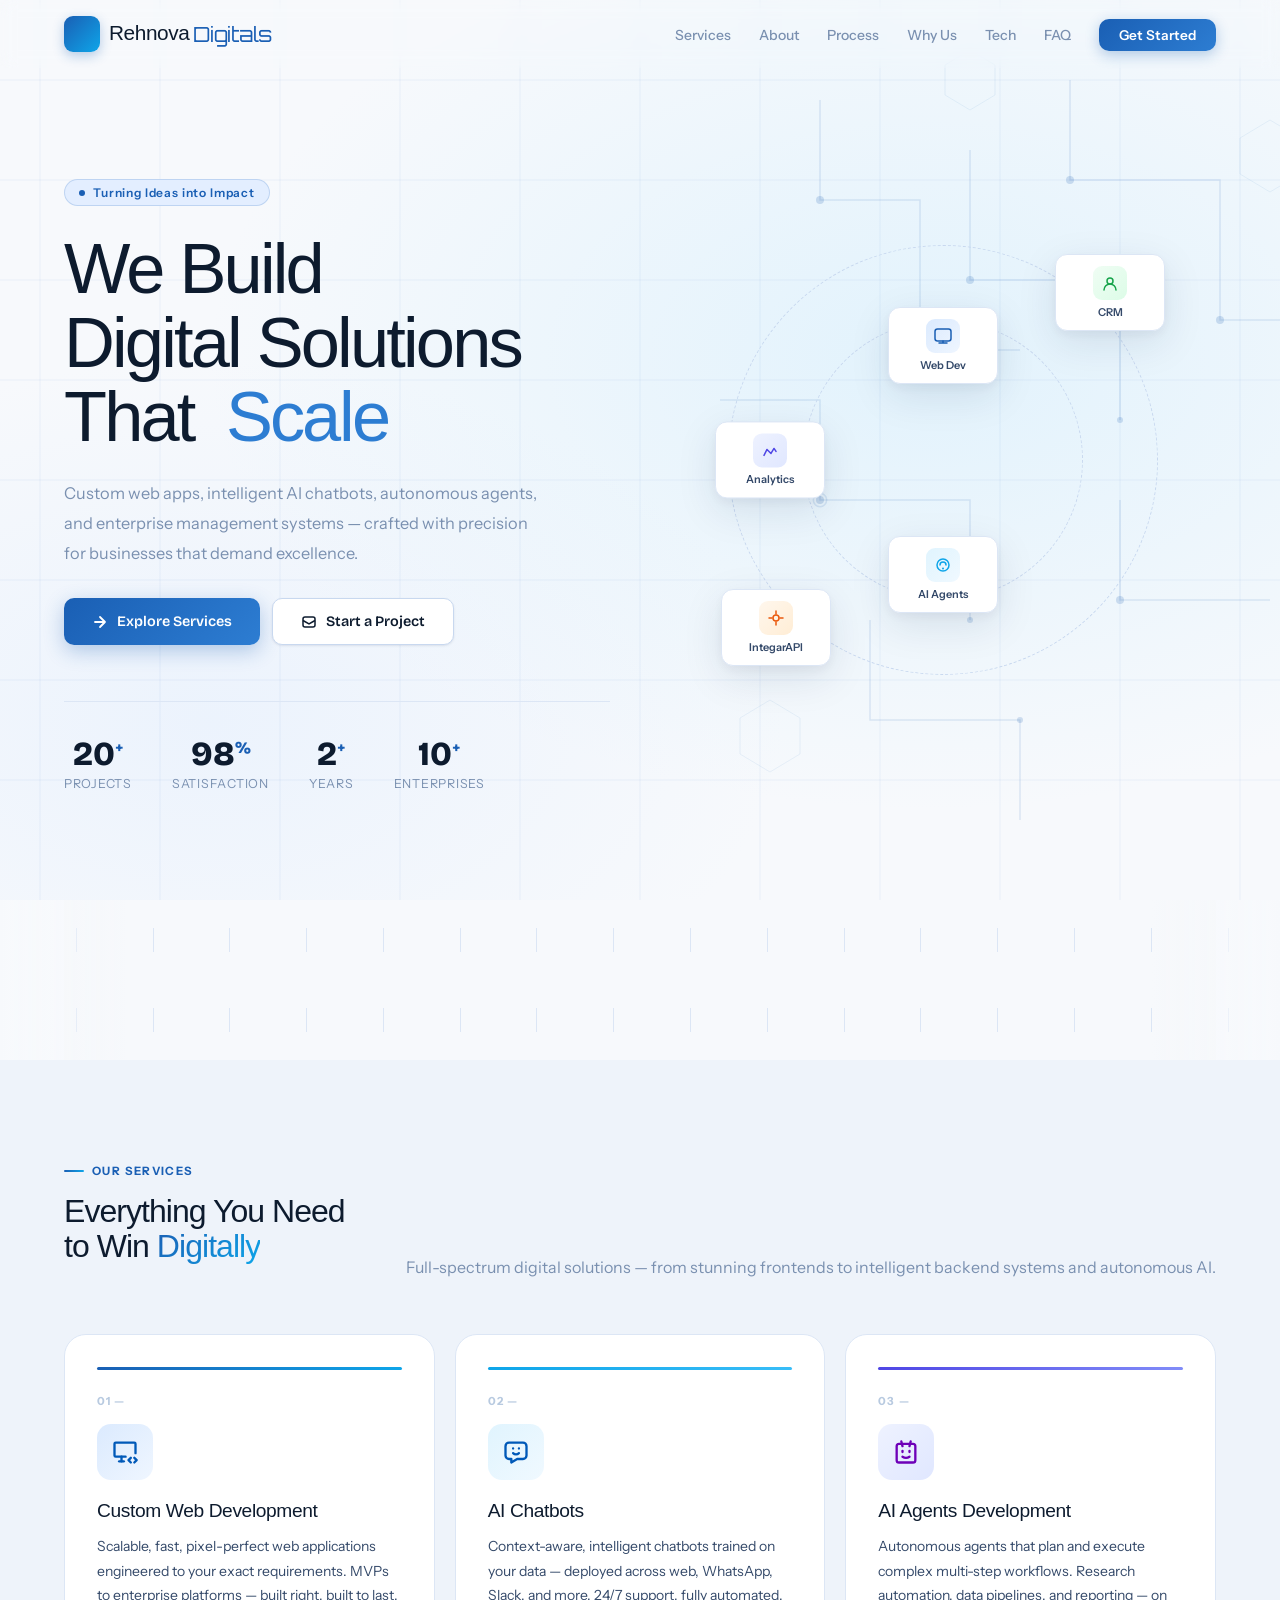
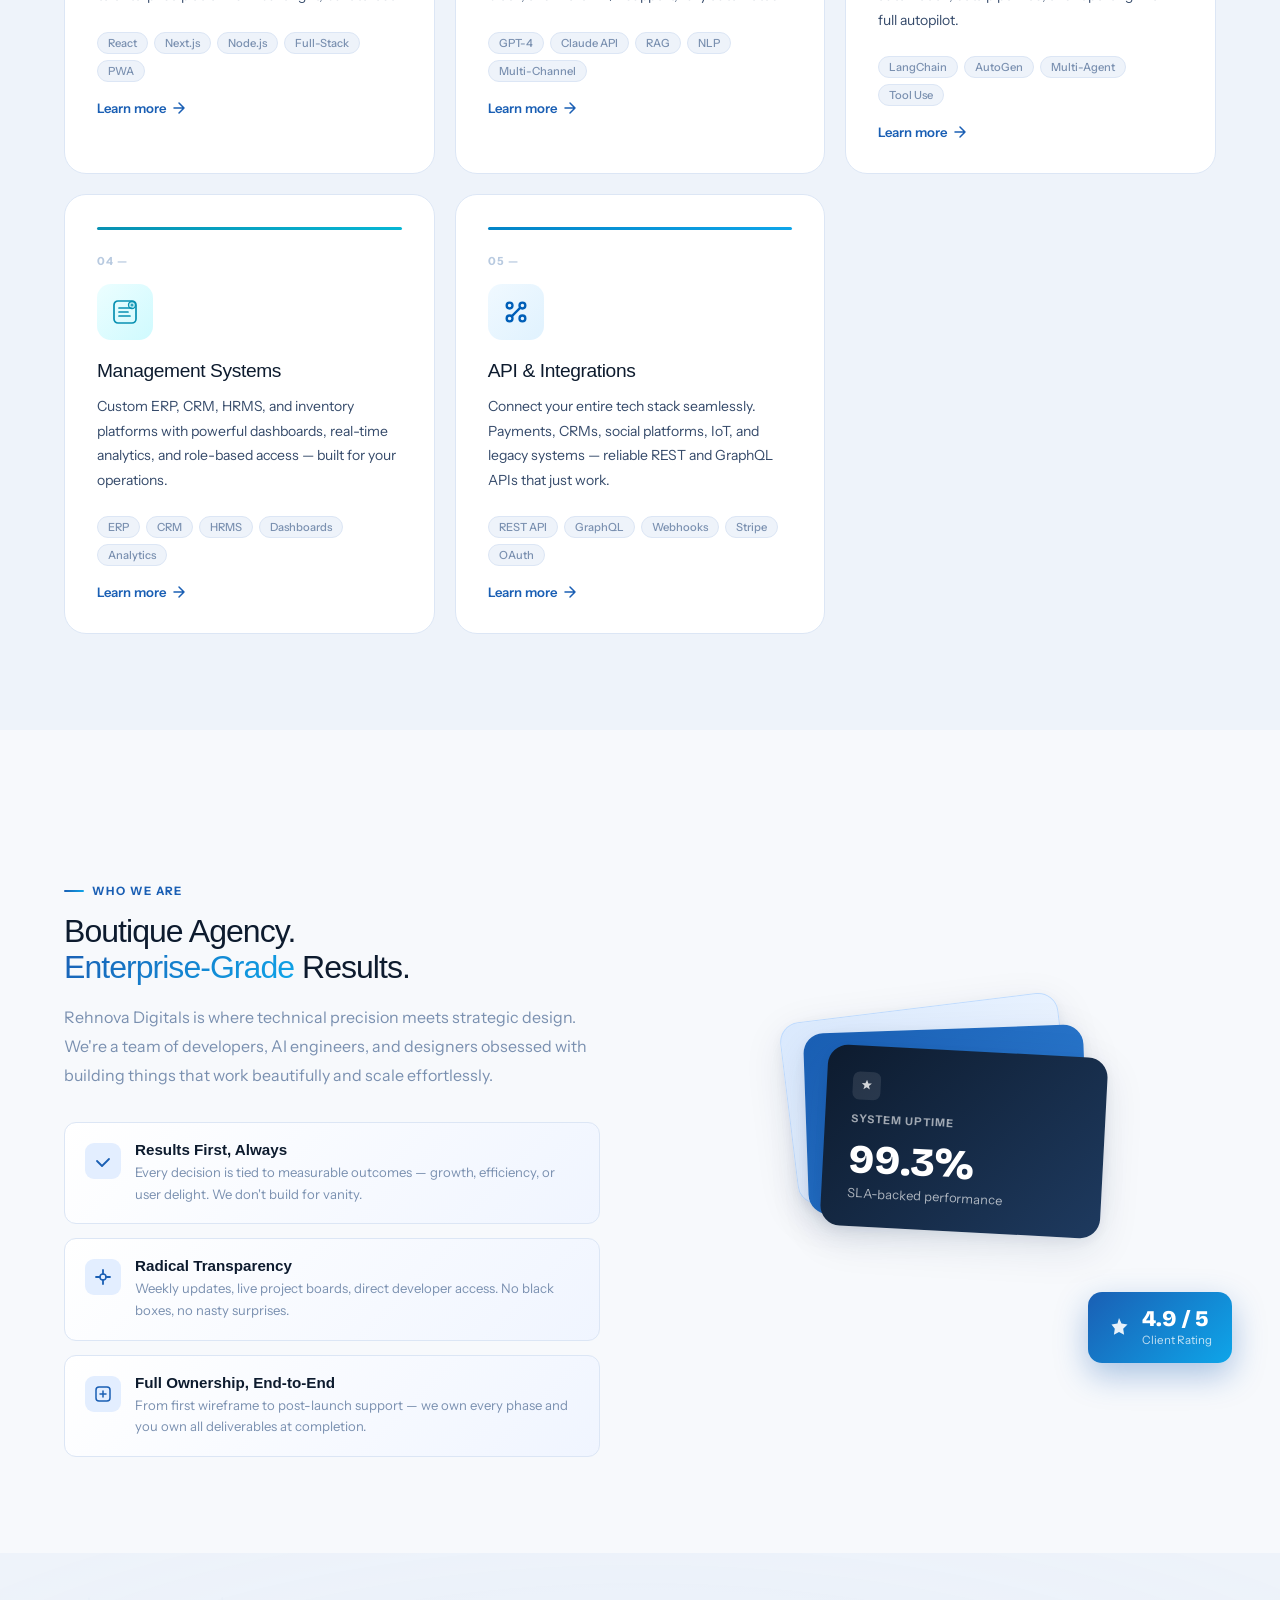
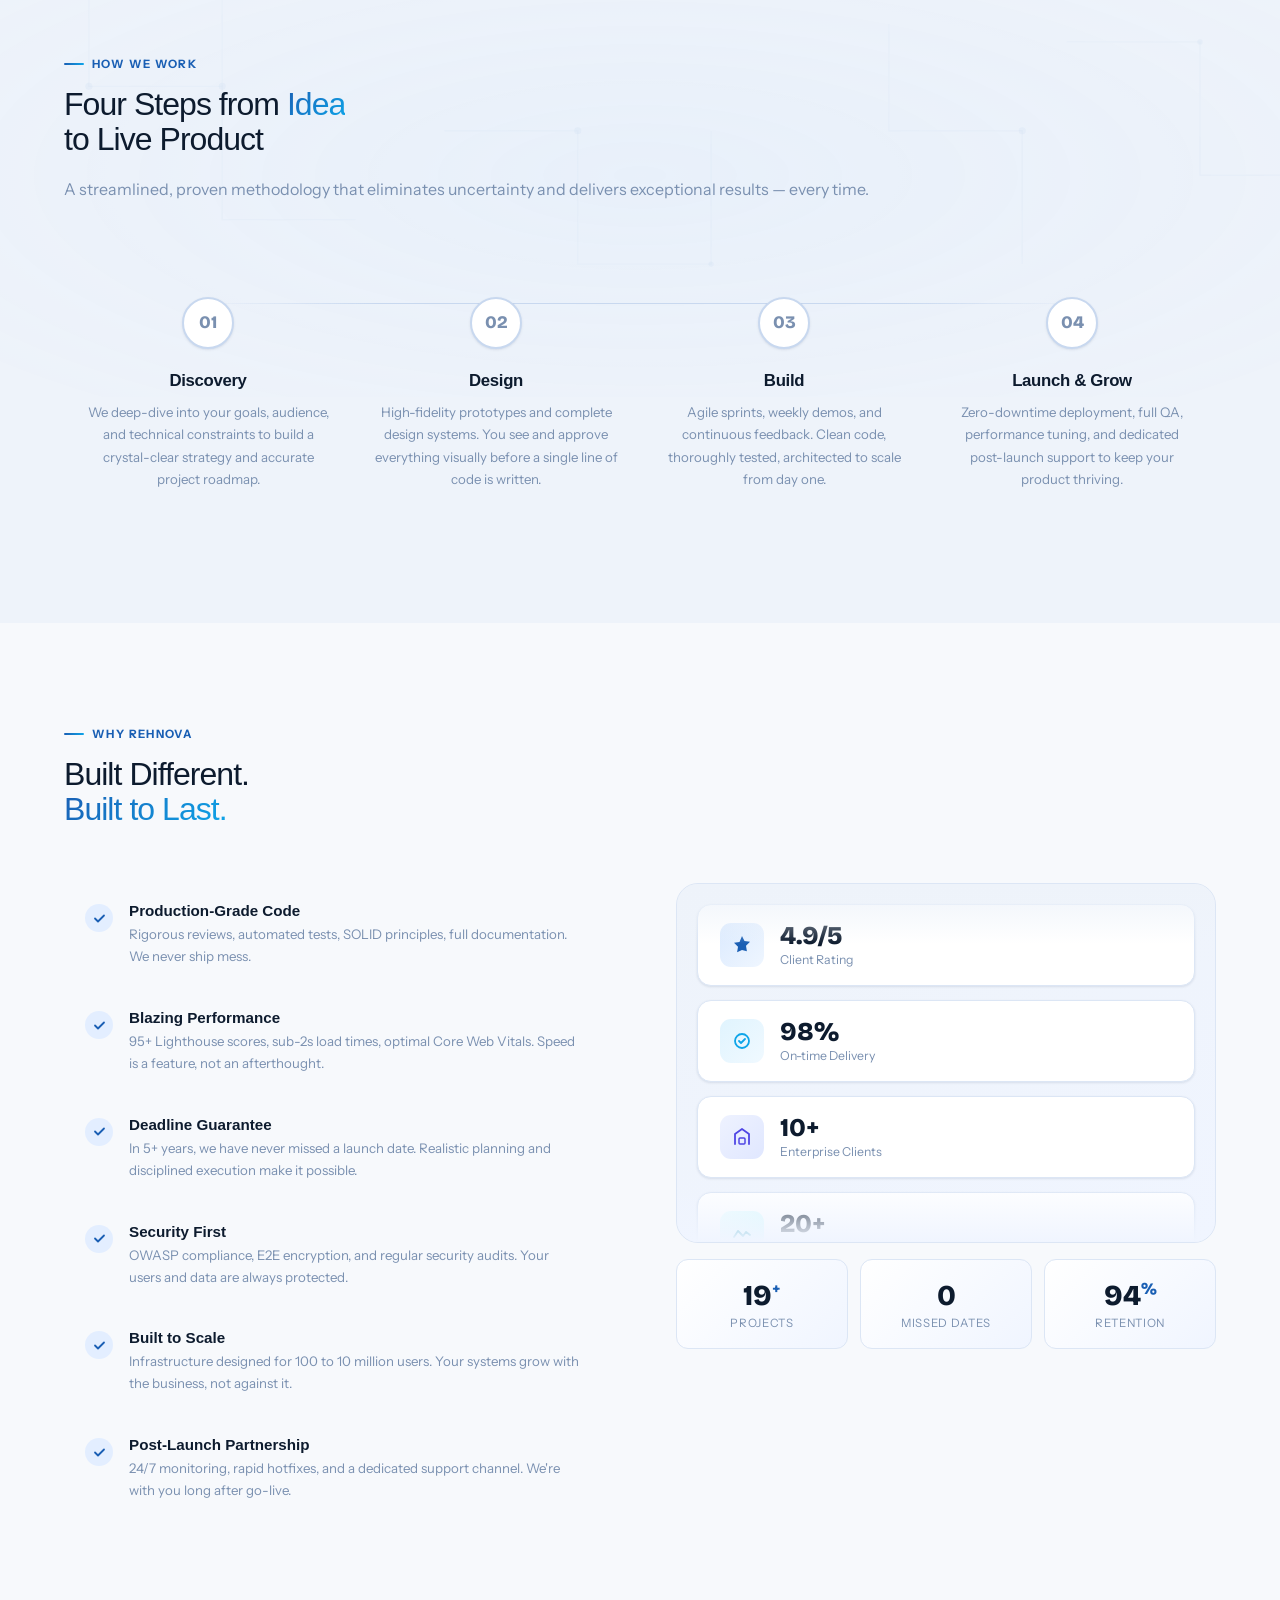
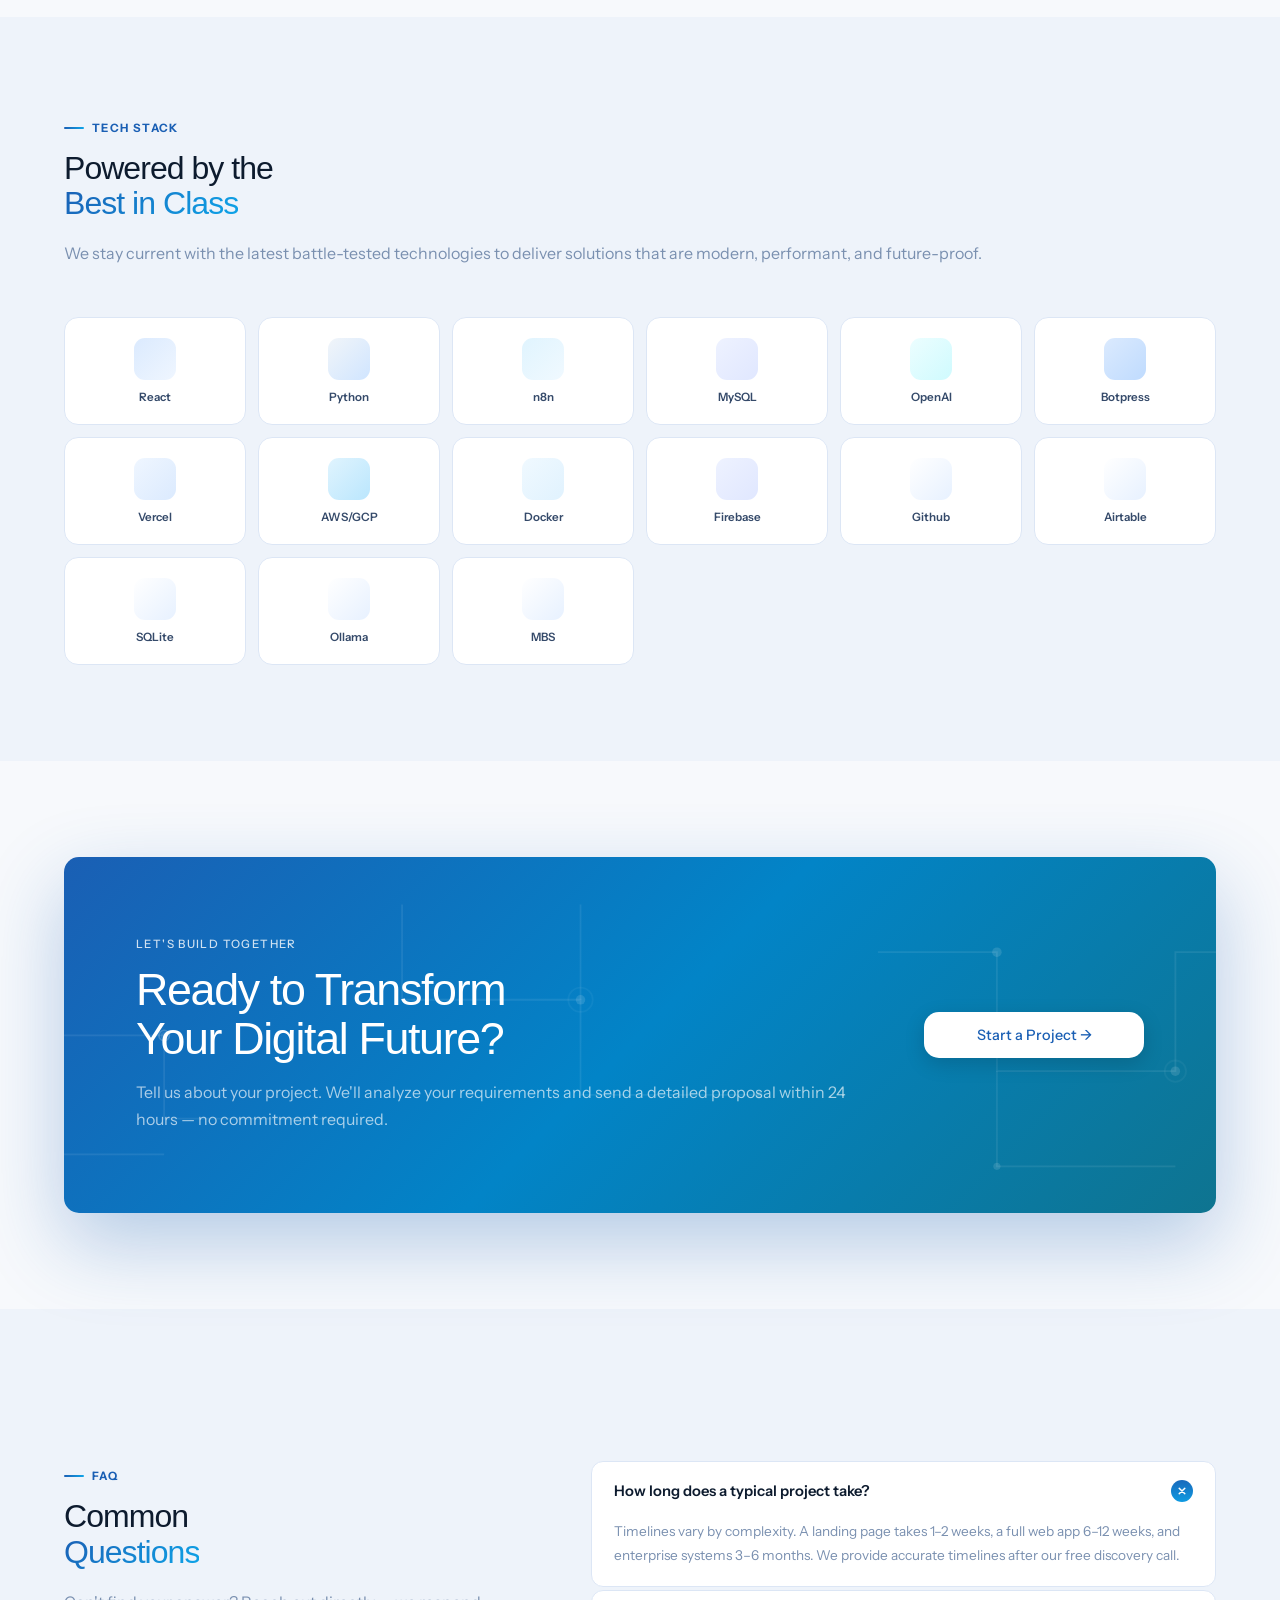
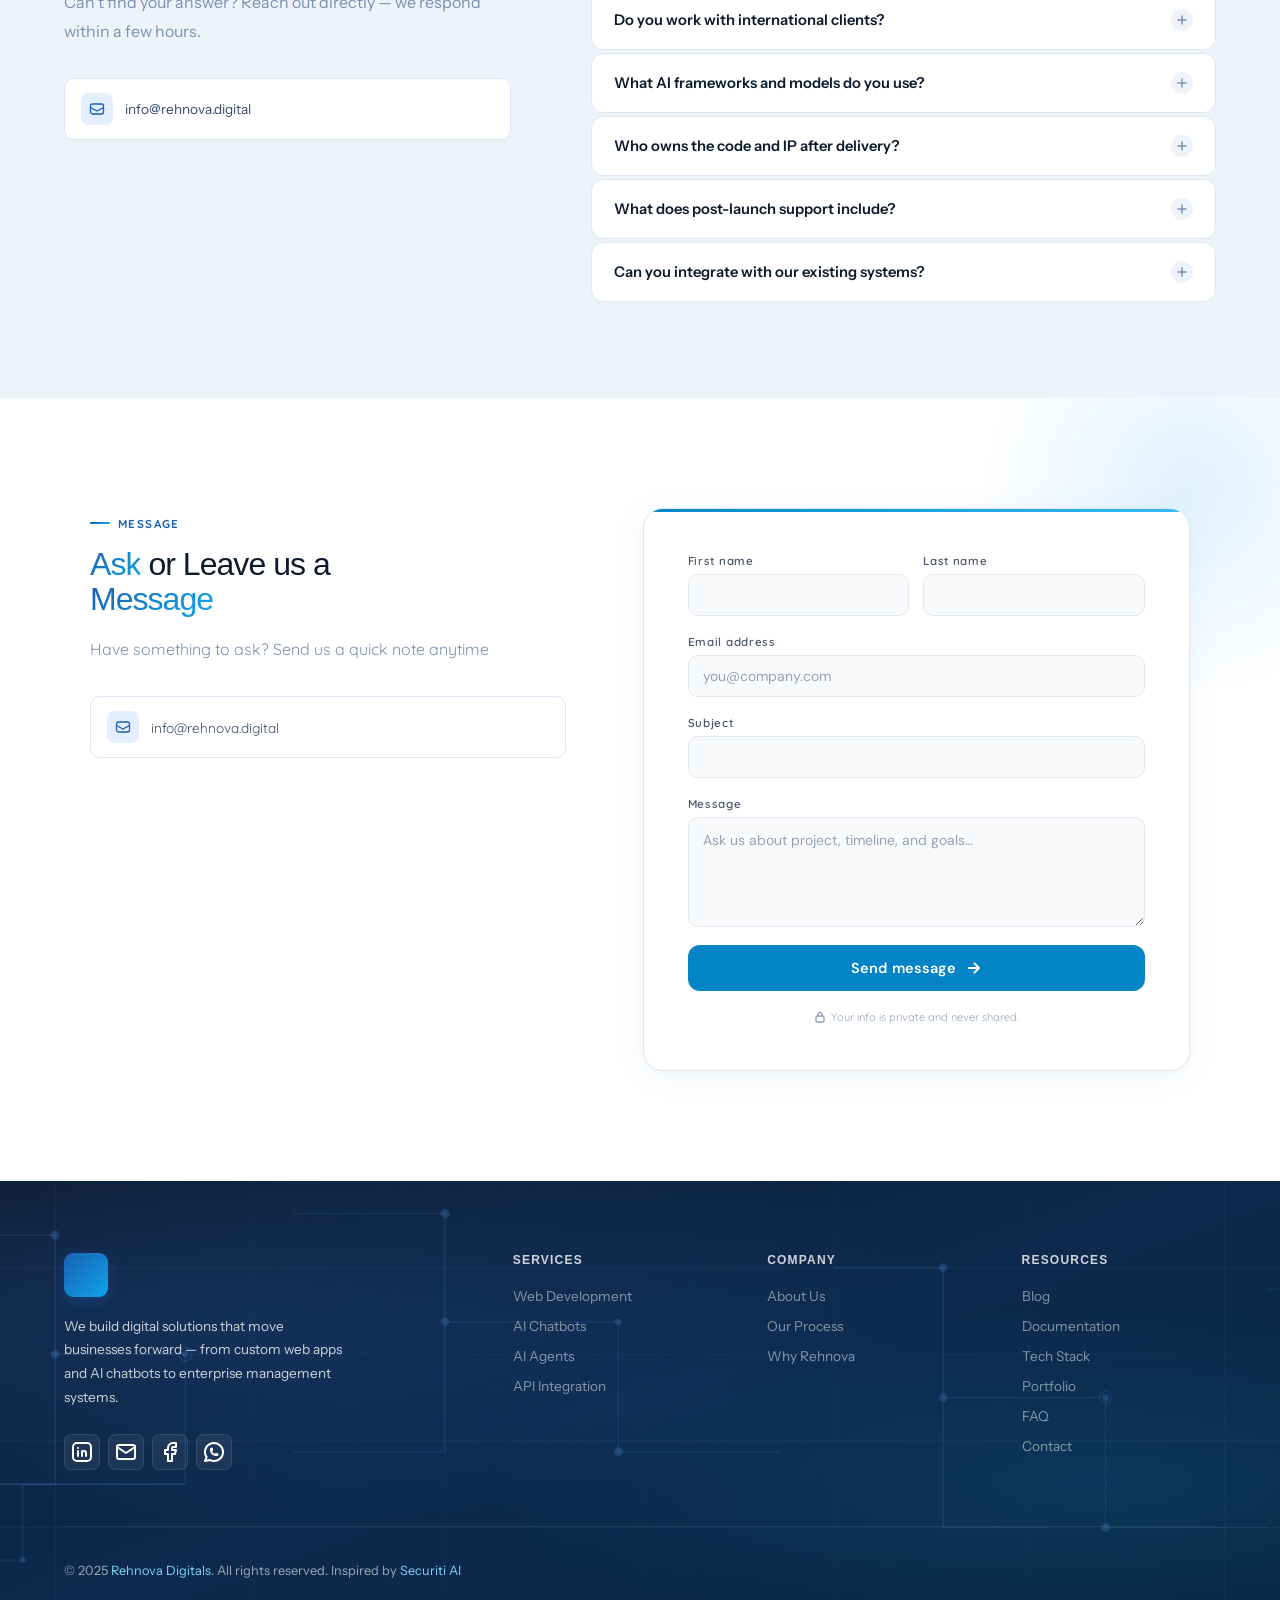
==== commit 3b7c12ab: "Update index.html" ====
--- a/index.html
+++ b/index.html
@@ -1630,7 +1630,7 @@
           chatbots to enterprise management systems.</p>
         <div class="foot-socials">
           <a href="#" class="fs-link" aria-label="LinkedIn"><svg xmlns="http://www.w3.org/2000/svg" width="24" height="24" viewBox="0 0 24 24" fill="none" stroke="#ffffff" stroke-width="2" stroke-linecap="round" stroke-linejoin="round" class="icon icon-tabler icons-tabler-outline icon-tabler-brand-linkedin"><path stroke="none" d="M0 0h24v24H0z" fill="none"/><path d="M8 11v5" /><path d="M8 8v.01" /><path d="M12 16v-5" /><path d="M16 16v-3a2 2 0 1 0 -4 0" /><path d="M3 7a4 4 0 0 1 4 -4h10a4 4 0 0 1 4 4v10a4 4 0 0 1 -4 4h-10a4 4 0 0 1 -4 -4l0 -10" /></svg></a>
-          <a href="https://mailto:info@rehnova.digital" class="fs-link" aria-label="Twitter/X"><svg xmlns="http://www.w3.org/2000/svg" width="24" height="24" viewBox="0 0 24 24" fill="none" stroke="#ffffff" stroke-width="2" stroke-linecap="round" stroke-linejoin="round" class="icon icon-tabler icons-tabler-outline icon-tabler-mail"><path stroke="none" d="M0 0h24v24H0z" fill="none"/><path d="M3 7a2 2 0 0 1 2 -2h14a2 2 0 0 1 2 2v10a2 2 0 0 1 -2 2h-14a2 2 0 0 1 -2 -2v-10" /><path d="M3 7l9 6l9 -6" /></svg></a>
+          <a href="mailto:info@rehnova.digital" class="fs-link" aria-label="Twitter/X"><svg xmlns="http://www.w3.org/2000/svg" width="24" height="24" viewBox="0 0 24 24" fill="none" stroke="#ffffff" stroke-width="2" stroke-linecap="round" stroke-linejoin="round" class="icon icon-tabler icons-tabler-outline icon-tabler-mail"><path stroke="none" d="M0 0h24v24H0z" fill="none"/><path d="M3 7a2 2 0 0 1 2 -2h14a2 2 0 0 1 2 2v10a2 2 0 0 1 -2 2h-14a2 2 0 0 1 -2 -2v-10" /><path d="M3 7l9 6l9 -6" /></svg></a>
           <a href="https://facebook.com/rehnova digitals" class="fs-link" aria-label="GitHub"><svg xmlns="http://www.w3.org/2000/svg" width="24" height="24" viewBox="0 0 24 24" fill="none" stroke="#ffffff" stroke-width="2" stroke-linecap="round" stroke-linejoin="round" class="icon icon-tabler icons-tabler-outline icon-tabler-brand-facebook"><path stroke="none" d="M0 0h24v24H0z" fill="none"/><path d="M7 10v4h3v7h4v-7h3l1 -4h-4v-2a1 1 0 0 1 1 -1h3v-4h-3a5 5 0 0 0 -5 5v2h-3" /></svg></a>
           <a href="https://wa.me/923425040554" class="fs-link" aria-label="Instagram"><svg xmlns="http://www.w3.org/2000/svg" width="24" height="24" viewBox="0 0 24 24" fill="none" stroke="#ffffff" stroke-width="2" stroke-linecap="round" stroke-linejoin="round" class="icon icon-tabler icons-tabler-outline icon-tabler-brand-whatsapp"><path stroke="none" d="M0 0h24v24H0z" fill="none"/><path d="M3 21l1.65 -3.8a9 9 0 1 1 3.4 2.9l-5.05 .9" /><path d="M9 10a.5 .5 0 0 0 1 0v-1a.5 .5 0 0 0 -1 0v1a5 5 0 0 0 5 5h1a.5 .5 0 0 0 0 -1h-1a.5 .5 0 0 0 0 1" /></svg></a>
         </div>
